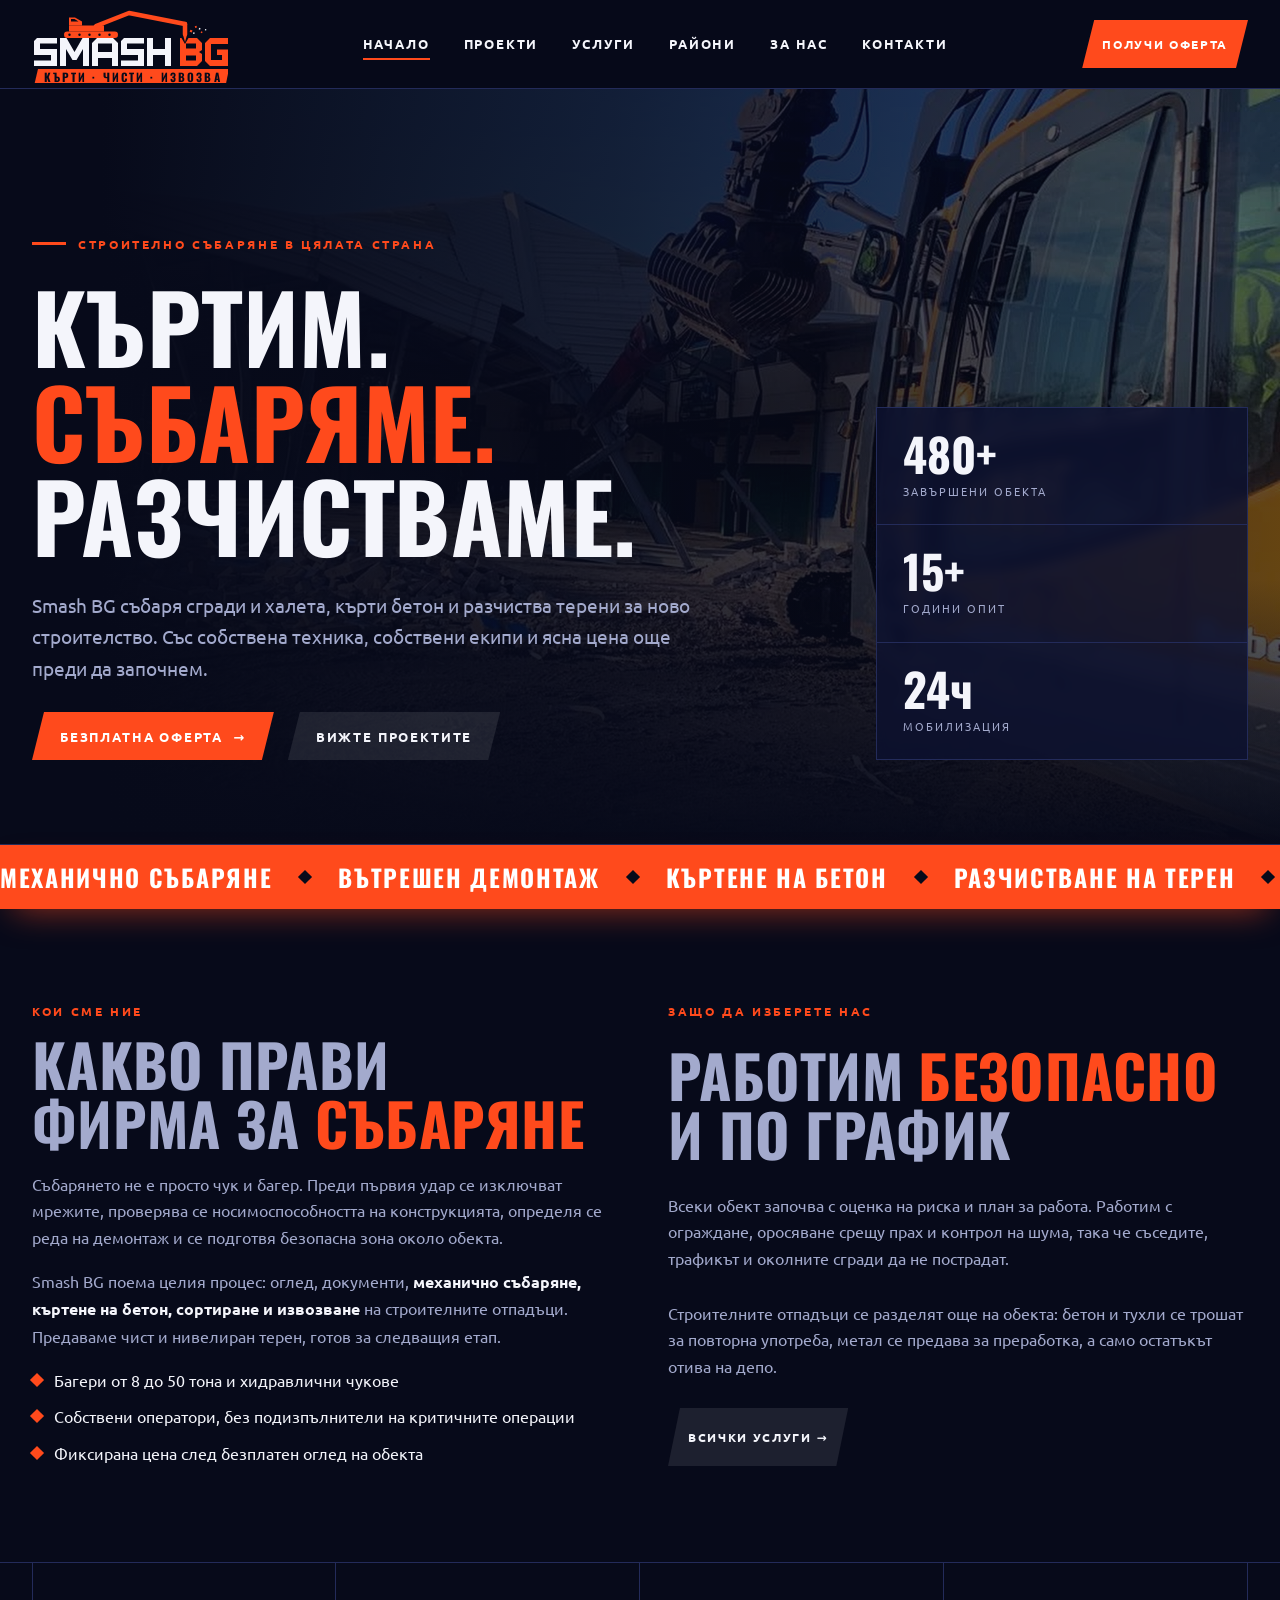
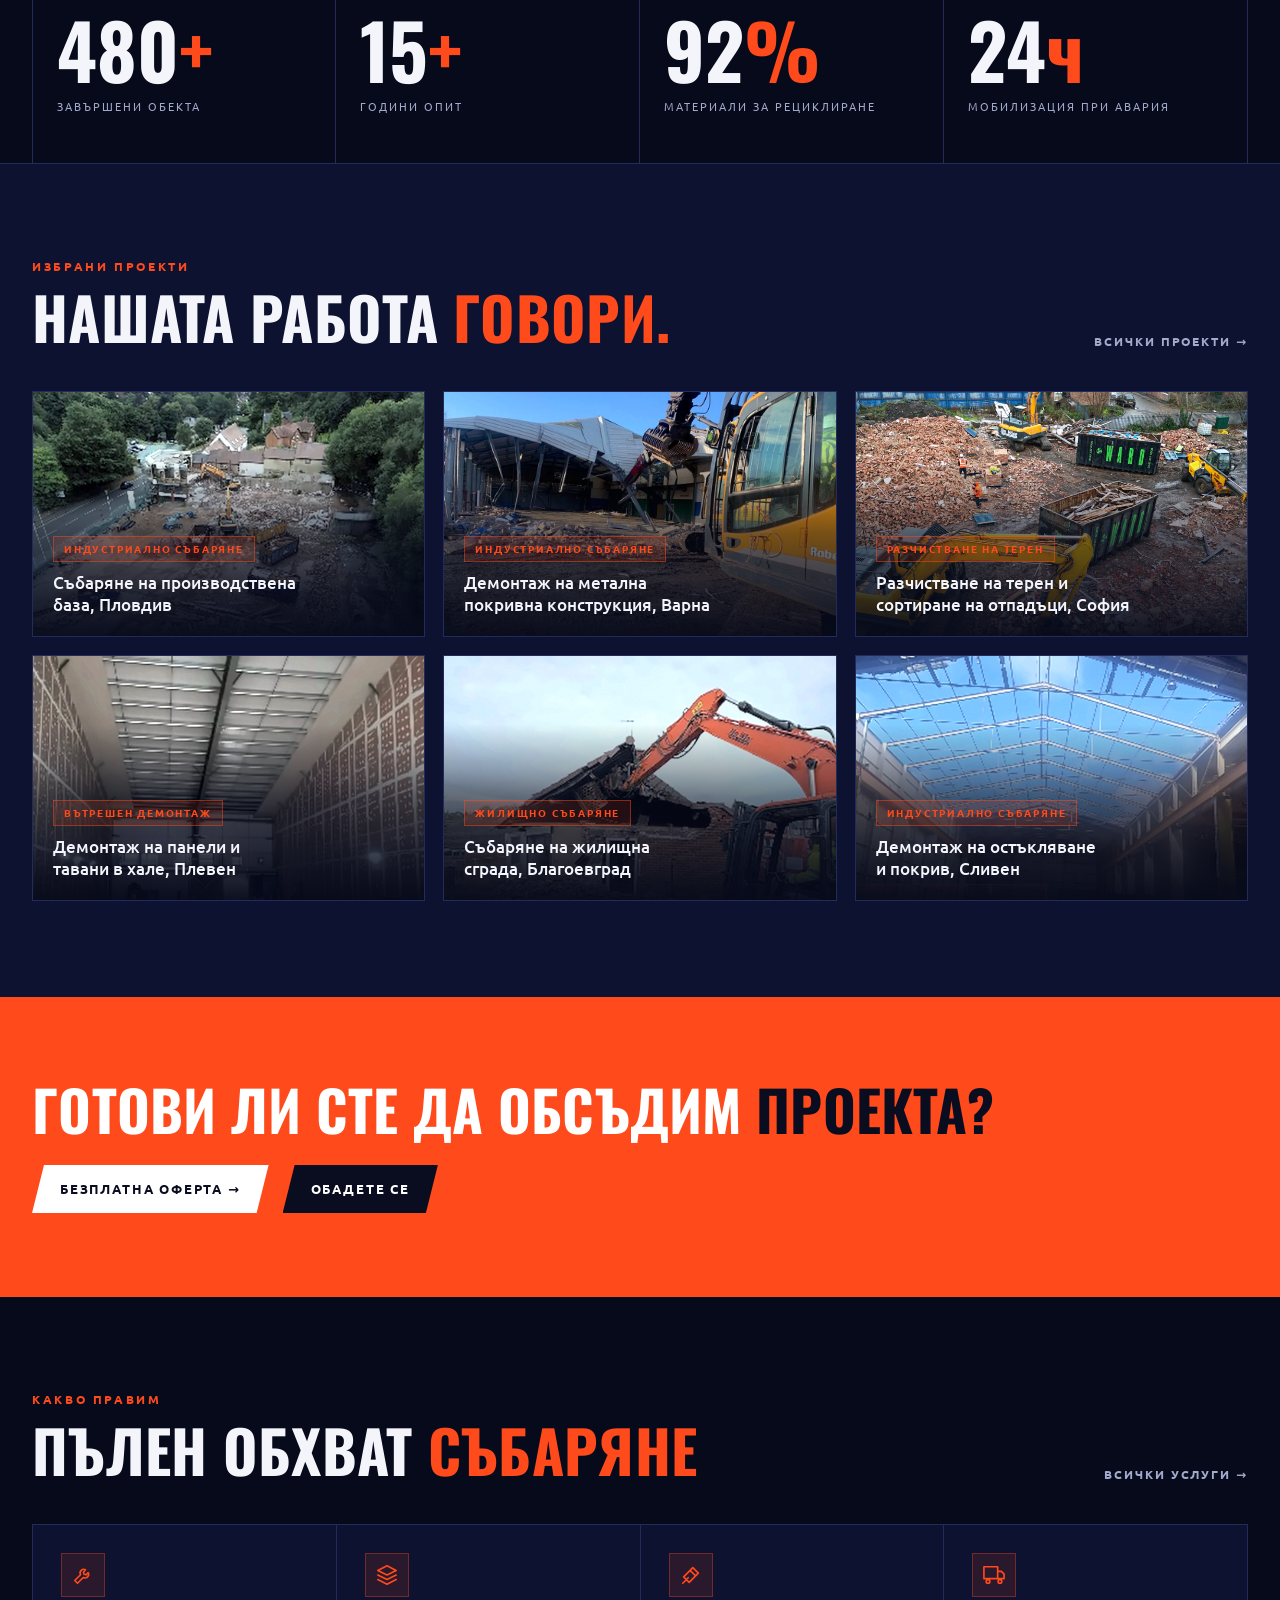
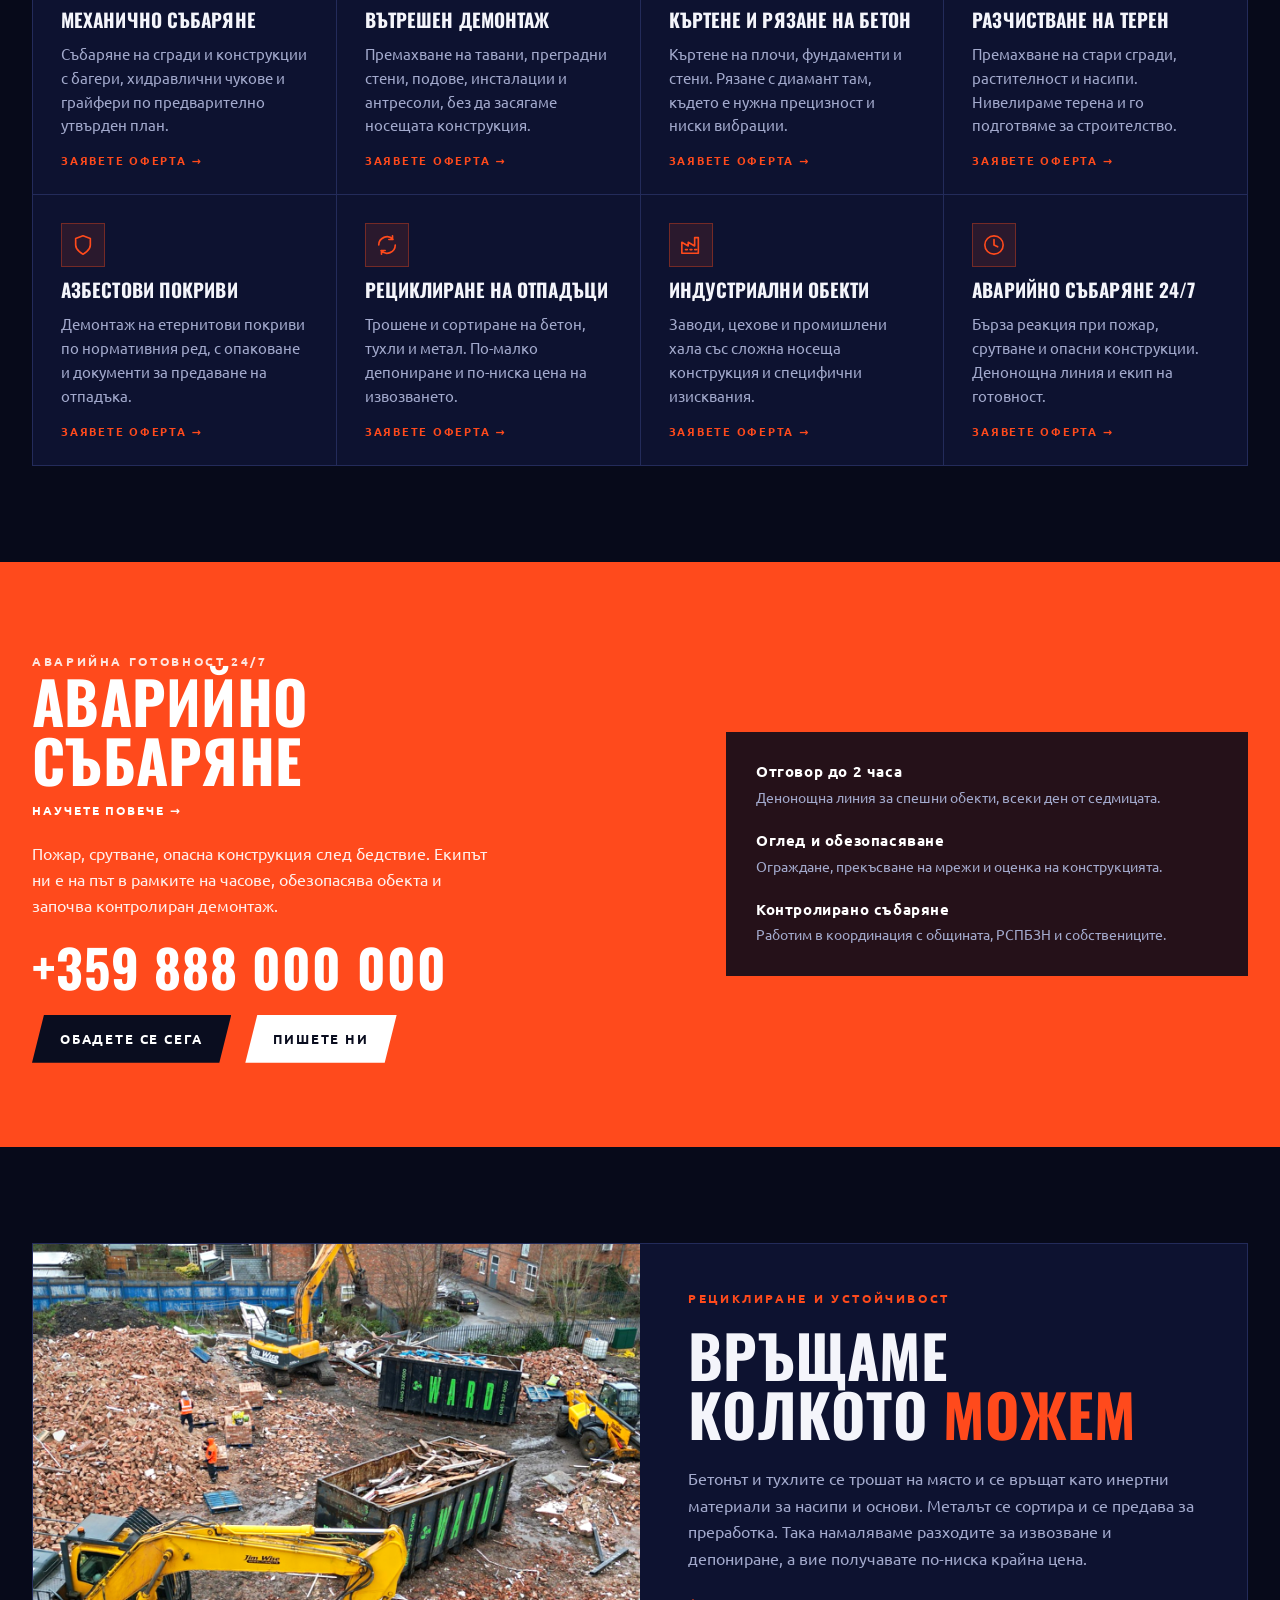
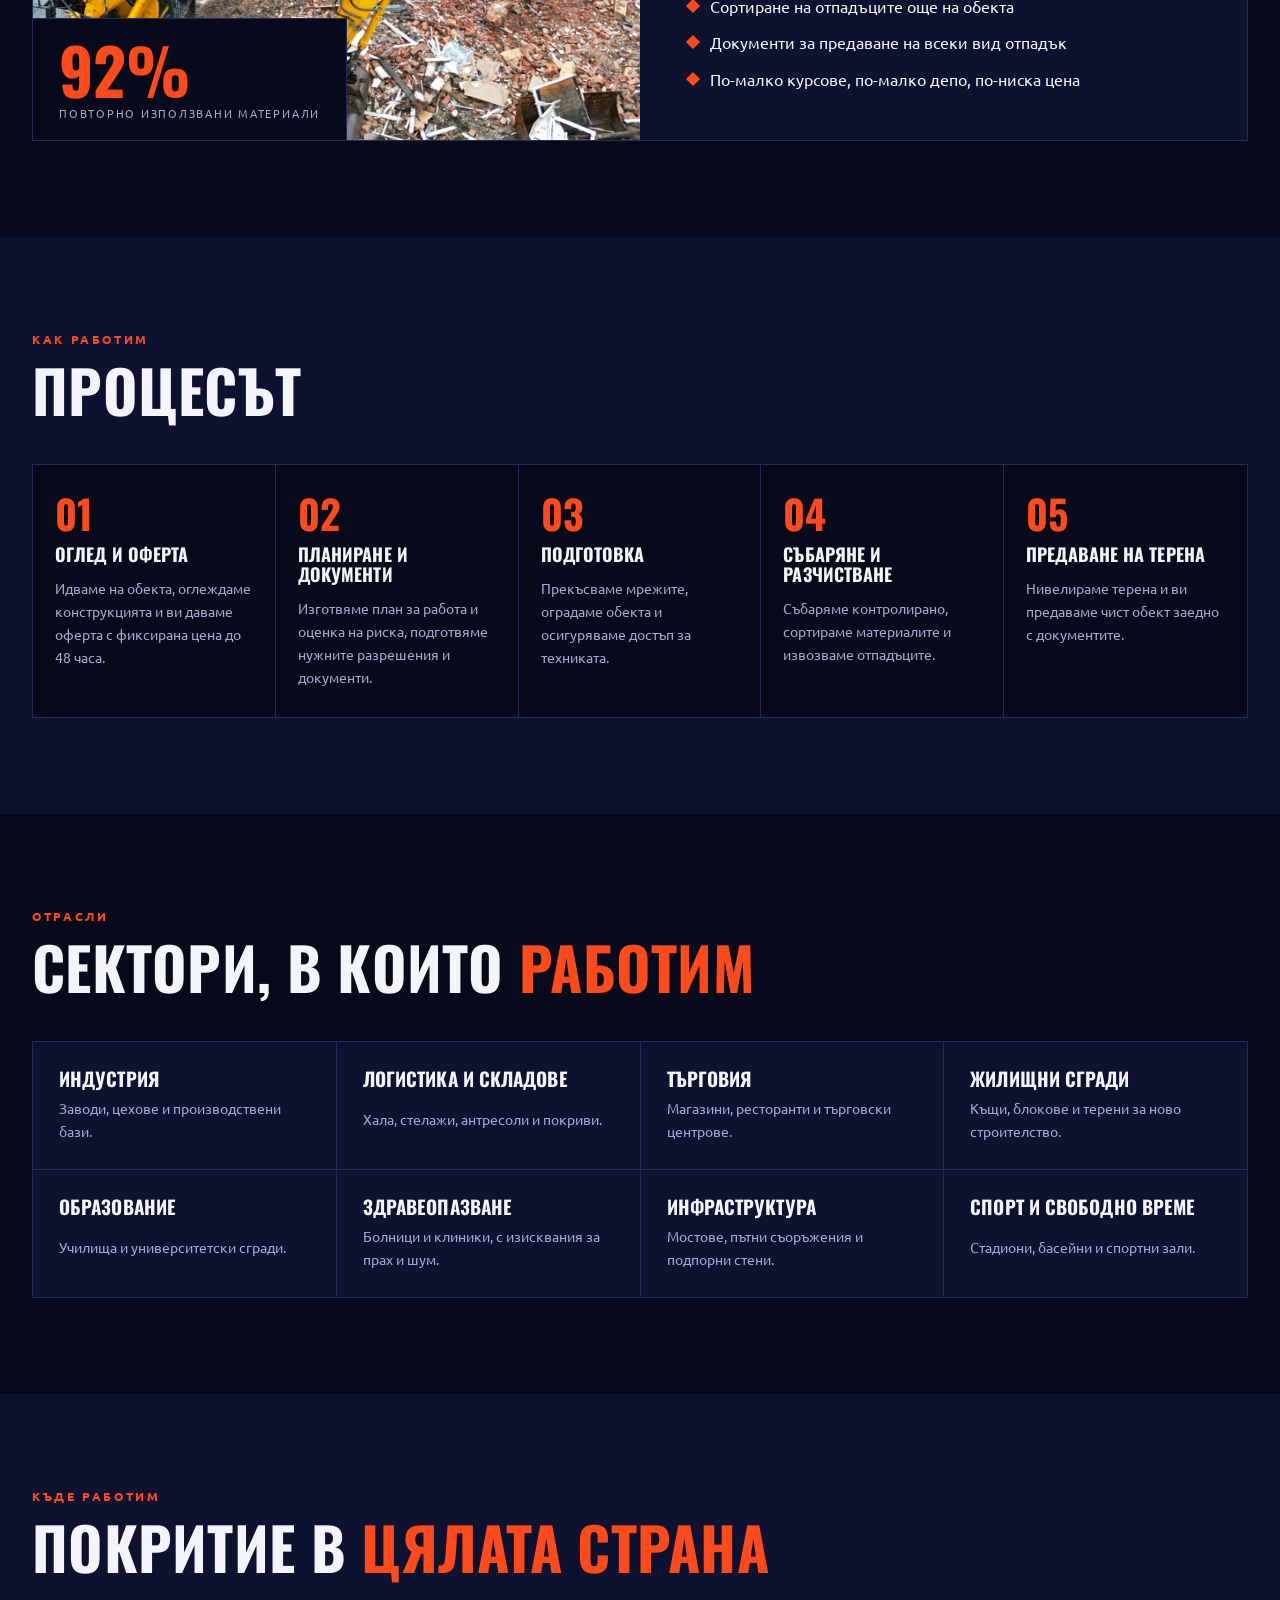
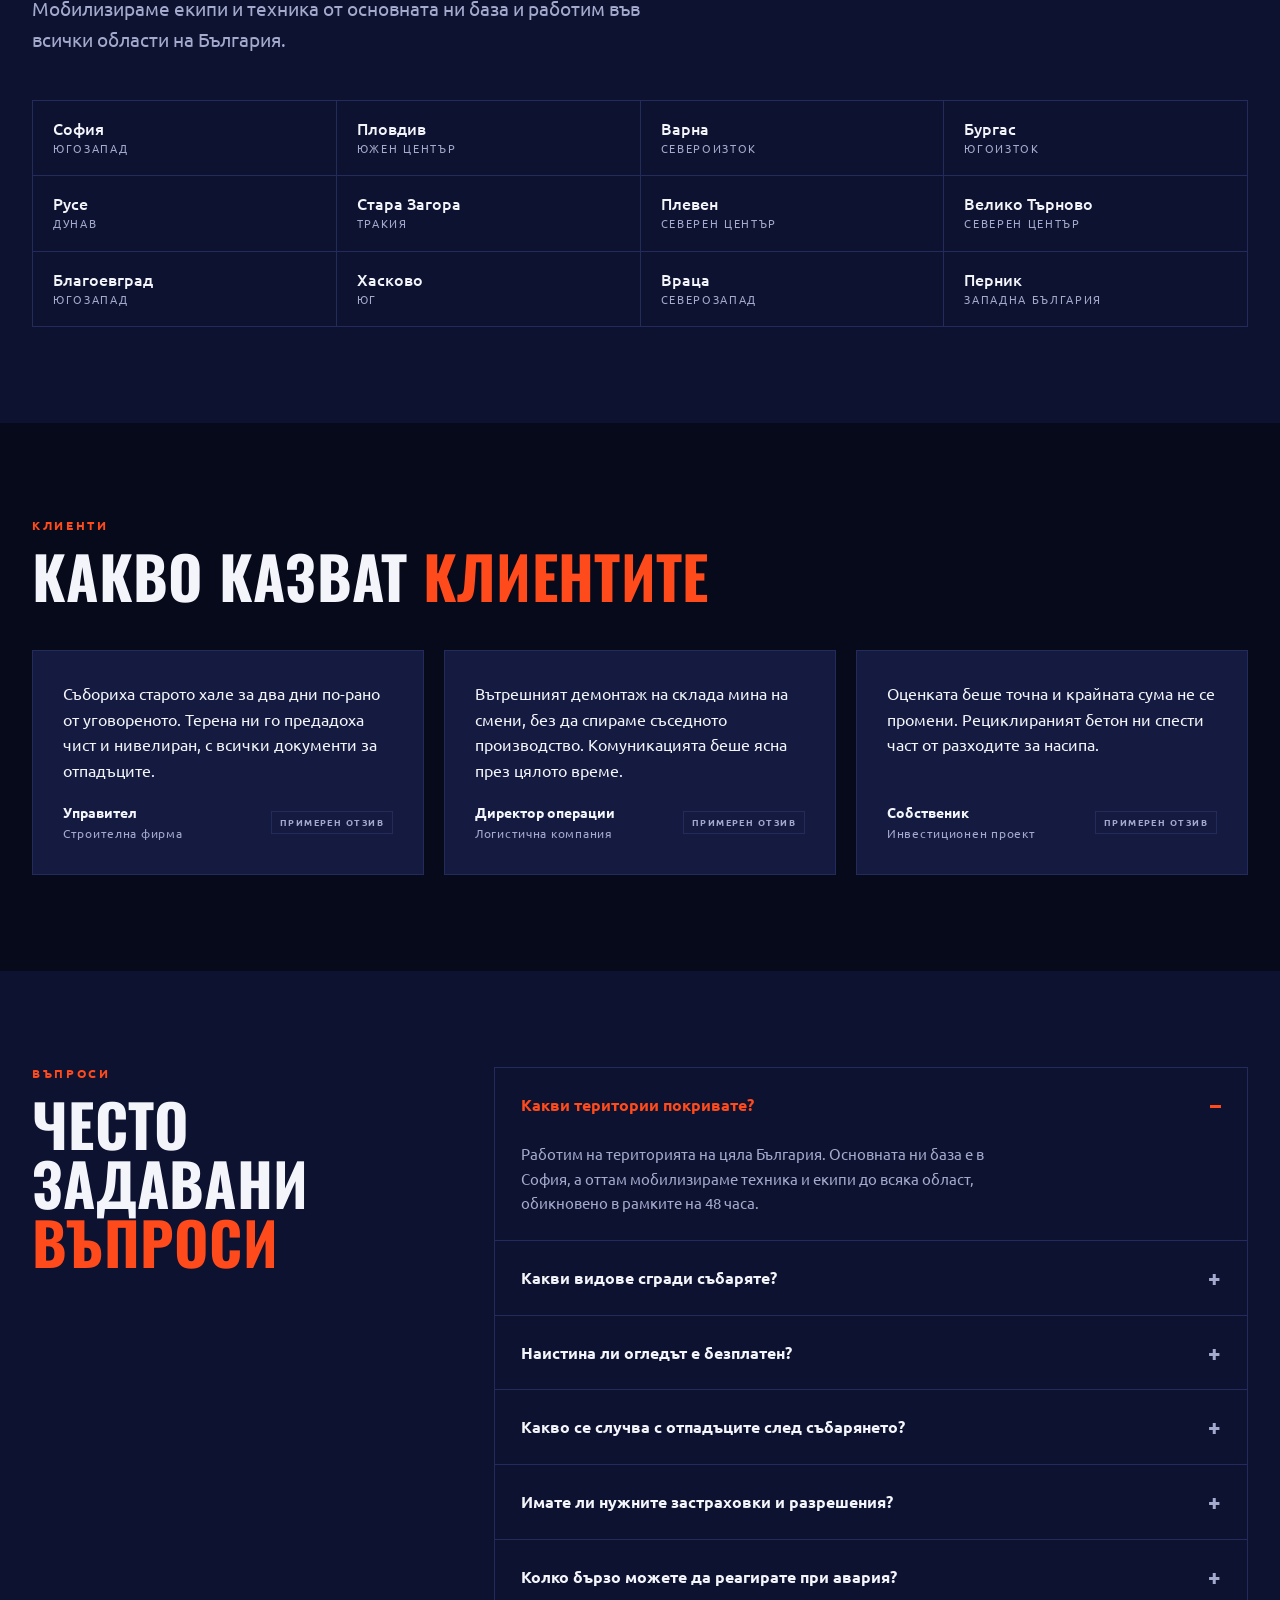
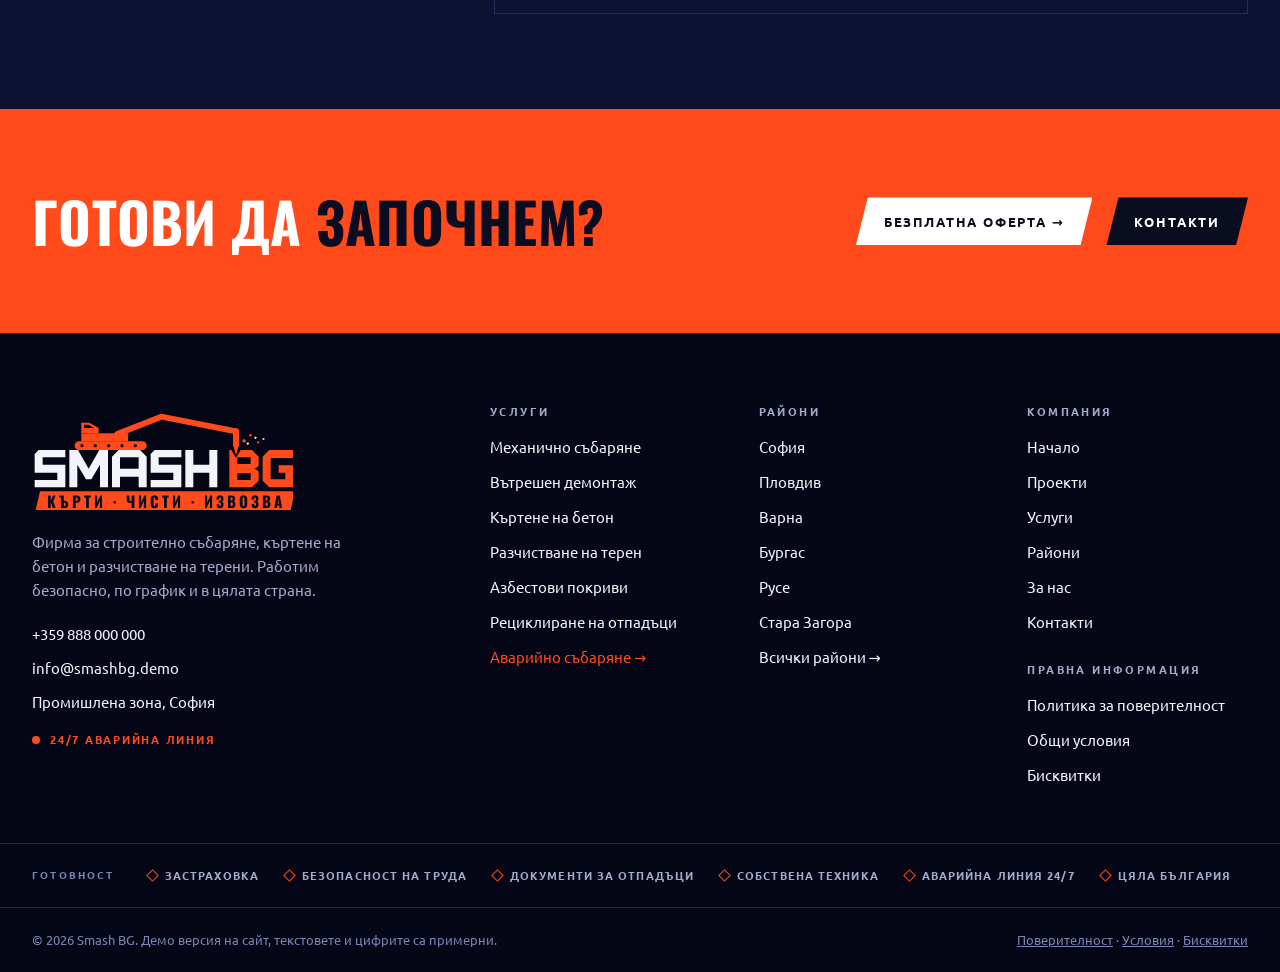
==== index.html @ 080e8591 "Add files via upload" ====
<!doctype html>
<html lang="bg">
<head>
<meta charset="utf-8">
<meta name="viewport" content="width=device-width, initial-scale=1, viewport-fit=cover">
<title>Smash BG – Кърти, чисти, извозва | Строително събаряне в цяла България</title>
<meta name="description" content="Smash BG – строително събаряне, къртене на бетон, разчистване на терени и аварийно събаряне 24/7 в цяла България. Безплатен оглед и фиксирана цена.">
<meta name="theme-color" content="#070a1a">
<link rel="icon" href="assets/favicon.svg" type="image/svg+xml">
<link rel="preconnect" href="https://fonts.googleapis.com">
<link rel="preconnect" href="https://fonts.gstatic.com" crossorigin>
<link rel="stylesheet" href="https://fonts.googleapis.com/css2?family=Oswald:wght@500;700&family=Ubuntu:wght@400;500;700&display=swap">
<link rel="stylesheet" href="css/style.css">

</head>
<body>
<svg width="0" height="0" style="position:absolute" aria-hidden="true" focusable="false">
  <defs>
    <symbol id="logo" viewBox="-2 -10 392 156">
<g fill="#ff4a1c">
  <rect x="60" y="33" width="108" height="13" rx="6.5"/>
  <path d="M70 21V5h12l14 8v8z"/>
  <rect x="70" y="21" width="70" height="12"/>
</g>
<g fill="#070a1a">
  <path d="M74 8h7l8 5H74z"/>
  <circle cx="71" cy="39.5" r="2.4"/><circle cx="91" cy="39.5" r="2.4"/><circle cx="111" cy="39.5" r="2.4"/><circle cx="131" cy="39.5" r="2.4"/><circle cx="151" cy="39.5" r="2.4"/>
</g>
<g fill="none" stroke="#ff4a1c" stroke-width="9" stroke-linecap="round" stroke-linejoin="round">
  <path d="M124 22 L190 -4 L302 18"/>
  <path d="M302 18 V38"/>
</g>
<path fill="#ff4a1c" d="M297.5 38h9L302 54z"/>
<g fill="#ff4a1c"><rect x="312" y="30" width="4.5" height="4.5" transform="rotate(20 314 32)"/><rect x="322" y="22" width="3.5" height="3.5" transform="rotate(-15 324 24)"/><rect x="334" y="33" width="3" height="3" transform="rotate(30 335 34)"/></g>
<g fill="#f4f5fb"><rect x="318" y="35" width="3" height="3" transform="rotate(-20 319 36)"/><rect x="330" y="26" width="3" height="3" transform="rotate(25 331 27)"/><rect x="342" y="28" width="2.6" height="2.6" transform="rotate(12 343 29)"/></g>
<path fill="#f4f5fb" fill-rule="evenodd" d="M6 46 L46 46 L46 57 L12 57 L12 68 L46 68 L46 102 L0 102 L0 91 L34 91 L34 80 L0 80 L0 52Z"/>
<path fill="#f4f5fb" fill-rule="evenodd" d="M52 102 L52 46 L65 46 L81 74 L97 46 L110 46 L110 102 L98 102 L98 68 L85 90 L77 90 L64 68 L64 102Z"/>
<path fill="#f4f5fb" fill-rule="evenodd" d="M116 102 L116 56 L126 46 L158 46 L168 56 L168 102 L156 102 L156 86 L128 86 L128 102Z M128 57 L156 57 L156 74 L128 74Z"/>
<path fill="#f4f5fb" fill-rule="evenodd" d="M180 46 L220 46 L220 57 L186 57 L186 68 L220 68 L220 102 L174 102 L174 91 L208 91 L208 80 L174 80 L174 52Z"/>
<path fill="#f4f5fb" fill-rule="evenodd" d="M226 46 L238 46 L238 68 L262 68 L262 46 L274 46 L274 102 L262 102 L262 80 L238 80 L238 102 L226 102Z"/>
<path fill="#ff4a1c" fill-rule="evenodd" d="M292 46 L295 46 L302 58 L309 46 L326 46 L336 56 L336 70 L330 74 L336 78 L336 92 L326 102 L292 102Z M304 57 L324 57 L324 67 L304 67Z M304 81 L324 81 L324 91 L304 91Z"/>
<path fill="#ff4a1c" fill-rule="evenodd" d="M352 46 L388 46 L388 58 L354 58 L354 90 L376 90 L376 80 L366 80 L366 69 L388 69 L388 102 L352 102 L342 92 L342 56Z"/>
<path fill="#ff4a1c" d="M8 108H390 L383 142H0Z"/>
<text x="195" y="133.5" text-anchor="middle" font-family="Oswald, Impact, 'Arial Narrow', sans-serif" font-weight="700" font-size="23" fill="#070a1a" textLength="352" lengthAdjust="spacing">КЪРТИ  ·  ЧИСТИ  ·  ИЗВОЗВА</text></symbol>
  </defs>
</svg>

<header class="site-h">
  <div class="wrap">
    <a class="brand" href="#home" aria-label="Smash BG – начало">
      <svg class="logo" viewBox="-2 -10 392 156" role="img" aria-label="Smash BG – кърти, чисти, извозва"><use href="#logo"/></svg>
    </a>
    <nav class="nav" id="nav" aria-label="Основна навигация">
      <a href="#home" data-route="home">Начало</a>
      <a href="#projects" data-route="projects">Проекти</a>
      <a href="#services" data-route="services">Услуги</a>
      <a href="#areas" data-route="areas">Райони</a>
      <a href="#about" data-route="about">За нас</a>
      <a href="#contact" data-route="contact">Контакти</a>
      <a class="btn sm nav-cta" href="#contact">Получи оферта</a>
    </nav>
    <div class="h-right">
      <a class="btn sm h-cta" href="#contact">Получи оферта</a>
      <button class="burger" id="burger" aria-label="Меню" aria-expanded="false" aria-controls="nav">
        <svg viewBox="0 0 24 24" fill="none" stroke="currentColor" stroke-width="2" stroke-linecap="round"><path d="M3 6h18M3 12h18M3 18h18"/></svg>
      </button>
    </div>
  </div>
</header>

<main>
<!-- ============ НАЧАЛО ============ -->
<section class="page" id="p-home" hidden>
  <div class="hero">
    <div class="hero-bg"><img data-img="grapple" alt="Багер с хидравличен грайфер къса метална покривна конструкция"></div>
    <div class="wrap">
      <div class="hero-copy">
        <span class="eyebrow">Строително събаряне в цялата страна</span>
        <h1>Къртим.<br><em>Събаряме.</em><br>Разчистваме.</h1>
        <p class="lead">Smash BG събаря сгради и халета, кърти бетон и разчиства терени за ново строителство. Със собствена техника, собствени екипи и ясна цена още преди да започнем.</p>
        <div class="btn-row">
          <a class="btn" href="#contact">Безплатна оферта <span aria-hidden="true">→</span></a>
          <a class="btn ghost" href="#projects">Вижте проектите</a>
        </div>
      </div>
      <aside class="hero-panel" aria-label="Накратко">
        <div><b>480+</b><span>Завършени обекта</span></div>
        <div><b>15+</b><span>Години опит</span></div>
        <div><b>24ч</b><span>Мобилизация</span></div>
      </aside>
    </div>
  </div>
  <div class="ticker" aria-hidden="true"><div class="track" id="ticker"></div></div>

  <section class="sec">
    <div class="wrap g2">
      <div class="prose">
        <span class="eyebrow">Кои сме ние</span>
        <h2>Какво прави фирма за <em>събаряне</em></h2>
        <p>Събарянето не е просто чук и багер. Преди първия удар се изключват мрежите, проверява се носимоспособността на конструкцията, определя се реда на демонтаж и се подготвя безопасна зона около обекта.</p>
        <p>Smash BG поема целия процес: оглед, документи, <strong>механично събаряне, къртене на бетон, сортиране и извозване</strong> на строителните отпадъци. Предаваме чист и нивелиран терен, готов за следващия етап.</p>
        <ul class="ticks">
          <li>Багери от 8 до 50 тона и хидравлични чукове</li>
          <li>Собствени оператори, без подизпълнители на критичните операции</li>
          <li>Фиксирана цена след безплатен оглед на обекта</li>
        </ul>
      </div>
      <div class="prose">
        <span class="eyebrow">Защо да изберете нас</span>
        <h2>Работим <em>безопасно</em> и по график</h2>
        <p>Всеки обект започва с оценка на риска и план за работа. Работим с ограждане, оросяване срещу прах и контрол на шума, така че съседите, трафикът и околните сгради да не пострадат.</p>
        <p>Строителните отпадъци се разделят още на обекта: бетон и тухли се трошат за повторна употреба, метал се предава за преработка, а само остатъкът отива на депо.</p>
        <div class="btn-row"><a class="btn ghost sm" href="#services">Всички услуги →</a></div>
      </div>
    </div>
  </section>

  <section class="stats" aria-label="Цифри">
    <div class="wrap">
      <div class="stat"><b>480<i>+</i></b><span>Завършени обекта</span></div>
      <div class="stat"><b>15<i>+</i></b><span>Години опит</span></div>
      <div class="stat"><b>92<i>%</i></b><span>Материали за рециклиране</span></div>
      <div class="stat"><b>24<i>ч</i></b><span>Мобилизация при авария</span></div>
    </div>
  </section>

  <section class="sec alt">
    <div class="wrap">
      <div class="sec-head">
        <div class="stack"><span class="eyebrow">Избрани проекти</span><h2>Нашата работа <em>говори.</em></h2></div>
        <a class="link-arrow" href="#projects">Всички проекти →</a>
      </div>
      <div class="proj-grid" id="home-proj"></div>
    </div>
  </section>

  <div class="cta">
    <div class="wrap">
      <h2>Готови ли сте да обсъдим <em>проекта?</em></h2>
      <div class="btn-row"><a class="btn light" href="#contact">Безплатна оферта →</a><a class="btn dark" href="#contact">Обадете се</a></div>
    </div>
  </div>

  <section class="sec">
    <div class="wrap">
      <div class="sec-head">
        <div class="stack"><span class="eyebrow">Какво правим</span><h2>Пълен обхват <em>събаряне</em></h2></div>
        <a class="link-arrow" href="#services">Всички услуги →</a>
      </div>
      <div class="g4" id="home-svc"></div>
    </div>
  </section>

  <section class="emerg">
    <div class="wrap">
      <div>
        <span class="eyebrow">Аварийна готовност 24/7</span>
        <h2>Аварийно<br>събаряне</h2><a class="link-arrow" href="#emergency" style="color:#fff;display:inline-block;margin-top:14px">Научете повече →</a>
        <p style="margin:18px 0 22px;max-width:52ch;opacity:.92">Пожар, срутване, опасна конструкция след бедствие. Екипът ни е на път в рамките на часове, обезопасява обекта и започва контролиран демонтаж.</p>
        <span class="phone">+359 888 000 000</span>
        <div class="btn-row" style="margin-top:22px"><a class="btn dark" href="tel:+359888000000">Обадете се сега</a><a class="btn light" href="#contact">Пишете ни</a></div>
      </div>
      <div class="box">
        <div><b>Отговор до 2 часа</b><span>Денонощна линия за спешни обекти, всеки ден от седмицата.</span></div>
        <div><b>Оглед и обезопасяване</b><span>Ограждане, прекъсване на мрежи и оценка на конструкцията.</span></div>
        <div><b>Контролирано събаряне</b><span>Работим в координация с общината, РСПБЗН и собствениците.</span></div>
      </div>
    </div>
  </section>

  <section class="sec">
    <div class="wrap">
      <div class="recycle">
        <div class="ph"><img data-img="rubble" alt="Натрошени тухли и бетон, сортирани в контейнери на обект"><div class="big"><b>92%</b><span>Повторно използвани материали</span></div></div>
        <div class="tx">
          <span class="eyebrow">Рециклиране и устойчивост</span>
          <h2>Връщаме колкото <em>можем</em></h2>
          <p class="muted">Бетонът и тухлите се трошат на място и се връщат като инертни материали за насипи и основи. Металът се сортира и се предава за преработка. Така намаляваме разходите за извозване и депониране, а вие получавате по-ниска крайна цена.</p>
          <ul class="ticks"><li>Сортиране на отпадъците още на обекта</li><li>Документи за предаване на всеки вид отпадък</li><li>По-малко курсове, по-малко депо, по-ниска цена</li></ul>
        </div>
      </div>
    </div>
  </section>

  <section class="sec alt">
    <div class="wrap">
      <div class="sec-head"><div class="stack"><span class="eyebrow">Как работим</span><h2>Процесът</h2></div></div>
      <div class="steps" id="steps"></div>
    </div>
  </section>

  <section class="sec">
    <div class="wrap">
      <div class="sec-head"><div class="stack"><span class="eyebrow">Отрасли</span><h2>Сектори, в които <em>работим</em></h2></div></div>
      <div class="g4" id="sectors"></div>
    </div>
  </section>

  <section class="sec alt">
    <div class="wrap">
      <div class="sec-head">
        <div class="stack"><span class="eyebrow">Къде работим</span><h2>Покритие в <em>цялата страна</em></h2><p class="lead">Мобилизираме екипи и техника от основната ни база и работим във всички области на България.</p></div>
      </div>
      <div class="cover-grid" id="cover"></div>
    </div>
  </section>

  <section class="sec">
    <div class="wrap">
      <div class="sec-head"><div class="stack"><span class="eyebrow">Клиенти</span><h2>Какво казват <em>клиентите</em></h2></div></div>
      <div class="g3" id="quotes"></div>
    </div>
  </section>

  <section class="sec alt">
    <div class="wrap faq-wrap">
      <div class="stack" style="display:grid;gap:16px;align-content:start"><span class="eyebrow">Въпроси</span><h2>Често задавани <em>въпроси</em></h2></div>
      <div class="faq" id="faq-home"></div>
    </div>
  </section>

  <div class="cta">
    <div class="wrap">
      <h2>Готови да <em>започнем?</em></h2>
      <div class="btn-row"><a class="btn light" href="#contact">Безплатна оферта →</a><a class="btn dark" href="#contact">Контакти</a></div>
    </div>
  </div>
</section>

<!-- ============ ПРОЕКТИ ============ -->
<section class="page" id="p-projects" hidden>
  <div class="p-hero" data-ghost="Проекти">
    <div class="wrap">
      <div class="copy">
        <span class="eyebrow">Портфолио</span>
        <h1>Избрани<br><em>проекти.</em></h1>
        <p class="lead">Подбор от нашата работа в индустриално и жилищно събаряне, вътрешен демонтаж и разчистване на терени. С наша техника, наши екипи, из цяла България.</p>
        <div class="btn-row"><a class="btn" href="#contact">Започнете проект →</a></div>
      </div>
      <aside class="hero-panel" aria-label="Накратко" style="background:var(--ink-2)">
        <div><b>480+</b><span>Завършени проекта</span></div>
        <div><b>15+</b><span>Години опит</span></div>
        <div><b>БГ</b><span>Цялата страна</span></div>
      </aside>
    </div>
  </div>
  <section class="sec">
    <div class="wrap">
      <div class="filters" id="filters" role="group" aria-label="Филтър по вид работа"></div>
      <div class="proj-grid" id="all-proj"></div>
    </div>
  </section>
  <section class="sec alt">
    <div class="wrap">
      <div class="sec-head"><div class="stack"><span class="eyebrow">Райони</span><h2>Работим в <em>цяла България.</em></h2></div></div>
      <div class="cover-grid" id="cover2"></div>
    </div>
  </section>
  <div class="cta">
    <div class="wrap">
      <h2>Започнете <em>следващия</em> проект.</h2>
      <div class="btn-row"><a class="btn light" href="#contact">Безплатна оферта →</a><a class="btn dark" href="#contact">Обадете се</a></div>
    </div>
  </div>
</section>

<!-- ============ УСЛУГИ ============ -->
<section class="page" id="p-services" hidden>
  <div class="p-hero" data-ghost="Услуги">
    <div class="wrap">
      <div class="copy">
        <span class="eyebrow">Какво правим</span>
        <h1>Пълен обхват<br><em>събаряне.</em></h1>
        <p class="lead">От механично събаряне и вътрешен демонтаж до къртене на бетон и разчистване на терена. Smash BG предлага целия обхват със собствена техника и собствен екип.</p>
        <div class="btn-row"><a class="btn" href="#contact">Безплатна оферта →</a><a class="btn ghost" href="#projects">Проекти</a></div>
      </div>
      <aside class="hero-panel" aria-label="Накратко" style="background:var(--ink-2)">
        <div><b>480+</b><span>Завършени обекта</span></div>
        <div><b>15+</b><span>Години опит</span></div>
        <div><b>24ч</b><span>Мобилизация</span></div>
      </aside>
    </div>
  </div>
  <section class="sec">
    <div class="wrap">
      <div class="sec-head"><div class="stack"><span class="eyebrow">Основни услуги</span><h2>Пълен обхват <em>събаряне.</em></h2></div></div>
      <div class="trio">
        <a class="feat" href="#contact" style="text-decoration:none"><img data-img="edinburgh" alt="Празно производствено хале след вътрешен демонтаж"><div class="cap"><span class="chip-tag">Вътрешен демонтаж</span><h3>Хала и складове</h3></div></a>
        <a class="feat" href="#contact" style="text-decoration:none"><img data-img="telford" alt="Багер събаря къща"><div class="cap"><span class="chip-tag">Механично събаряне</span><h3>Сгради и къщи</h3></div></a>
        <a class="feat" href="#contact" style="text-decoration:none"><img data-img="frame" alt="Багер със сепаратор къса бетонна конструкция на фона на синьо небе"><div class="cap"><span class="chip-tag">24/7 аварийно</span><h3>Аварийно събаряне</h3></div></a>
      </div>
      <div class="g4" id="svc-all"></div>
    </div>
  </section>

  <section class="sec alt">
    <div class="wrap g2" style="align-items:center">
      <div class="prose">
        <span class="eyebrow">Азбестови покриви</span>
        <h2>Демонтаж на <em>етернит</em></h2>
        <p>Много стари хала и селскостопански сгради имат азбестоцименти покриви. Демонтират се по специален ред: без чупене, с овлажняване и с опаковане на плочите, за да не се отделят влакна във въздуха.</p>
        <p>Работим по нормативните изисквания и с оторизирани партньори за обезвреждане, а вие получавате документите за предаване на отпадъка.</p>
        <div class="btn-row"><a class="btn" href="#asbestos">Повече за азбеста →</a></div>
      </div>
      <div class="asb-list" id="asb"></div>
    </div>
  </section>

  <section class="stats">
    <div class="wrap">
      <div class="stat"><b>480<i>+</i></b><span>Завършени обекта</span></div>
      <div class="stat"><b>92<i>%</i></b><span>Материали за рециклиране</span></div>
      <div class="stat"><b>15<i>+</i></b><span>Години в бранша</span></div>
      <div class="stat"><b>50<i>т</i></b><span>Най-тежък багер</span></div>
    </div>
  </section>

  <div class="cta">
    <div class="wrap">
      <h2>Нека обсъдим <em>вашия проект?</em></h2>
      <div class="btn-row"><a class="btn light" href="#contact">Безплатна оферта →</a><a class="btn dark" href="#contact">Обадете се</a></div>
    </div>
  </div>

  <section class="sec">
    <div class="wrap faq-wrap">
      <div style="display:grid;gap:16px;align-content:start"><span class="eyebrow">Въпроси</span><h2>Вашите въпроси, <em>наши отговори.</em></h2></div>
      <div class="faq" id="faq-svc"></div>
    </div>
  </section>
</section>

<!-- ============ КОНТАКТИ ============ -->
<section class="page" id="p-contact" hidden>
  <div class="p-hero" data-ghost="Контакти">
    <div class="wrap">
      <div class="copy">
        <span class="eyebrow">Свържете се с нас</span>
        <h1>Да поговорим<br>за <em>събаряне.</em></h1>
        <p class="lead">Имате проект, спешен обект или искате безплатен оглед? Екипът ни е готов. Отговаряме на всички запитвания до 4 часа в работно време.</p>
        <div class="badges"><span>Безплатен оглед</span><span>Отговор до 4 часа</span><span>24/7 авария</span><span>Цяла България</span></div>
      </div>
      <div class="c-cards">
        <div class="c-card"><div class="ico"><svg viewBox="0 0 24 24"><path d="M22 16.9v3a2 2 0 0 1-2.2 2 19.8 19.8 0 0 1-8.6-3.1 19.5 19.5 0 0 1-6-6A19.8 19.8 0 0 1 2.1 4.2 2 2 0 0 1 4.1 2h3a2 2 0 0 1 2 1.7c.1 1 .4 1.9.7 2.8a2 2 0 0 1-.5 2.1L8.1 9.9a16 16 0 0 0 6 6l1.3-1.3a2 2 0 0 1 2.1-.4c.9.3 1.8.6 2.8.7a2 2 0 0 1 1.7 2z"/></svg></div><div><small>Обадете се</small><b><a href="tel:+359888000000">+359 888 000 000</a></b><span>Пон–Пет 7:00–18:00 · аварийна линия 24/7</span></div></div>
        <div class="c-card"><div class="ico"><svg viewBox="0 0 24 24"><path d="M4 4h16a2 2 0 0 1 2 2v12a2 2 0 0 1-2 2H4a2 2 0 0 1-2-2V6a2 2 0 0 1 2-2zM22 6l-10 7L2 6"/></svg></div><div><small>Имейл</small><b><a href="mailto:info@smashbg.demo">info@smashbg.demo</a></b><span>Отговаряме до 4 часа</span></div></div>
        <div class="c-card"><div class="ico"><svg viewBox="0 0 24 24"><path d="M21 10c0 7-9 13-9 13S3 17 3 10a9 9 0 0 1 18 0z"/><circle cx="12" cy="10" r="3"/></svg></div><div><small>Офис и база</small><b>Промишлена зона, София</b><span>Работим на територията на цялата страна</span></div></div>
      </div>
    </div>
  </div>
  <div class="info-strip">
    <div><small>Покритие</small><b>Цяла България</b></div>
    <div><small>Контакт</small><b>+359 888 000 000</b><span class="muted">info@smashbg.demo</span></div>
    <div><small>Работно време</small><div class="hrs"><span>Пон–Пет</span><span>8:00 – 17:00</span><span>Събота</span><span>9:00 – 13:00</span><span>Авария</span><span style="color:var(--accent)">24 / 7</span></div></div>
    <div><small>Готовност</small><b>Застраховка, безопасност на труда, документи за отпадъци</b></div>
  </div>

  <section class="sec">
    <div class="wrap form-wrap">
      <div style="display:grid;gap:14px"><span class="eyebrow">Безплатна оферта</span><h2>Заявете <em>оглед</em></h2><p class="muted">Без ангажимент. Оферта с фиксирана цена до 48 часа след огледа.</p></div>
      <form id="quote" novalidate>
        <div class="row2">
          <label for="f-name">Име и фамилия <i>*</i><input id="f-name" name="name" required autocomplete="name" placeholder="напр. Иван Петров"></label>
          <label for="f-co">Фирма<input id="f-co" name="company" autocomplete="organization" placeholder="напр. Строй Инвест ЕООД"></label>
        </div>
        <div class="row2">
          <label for="f-mail">Имейл <i>*</i><input id="f-mail" name="email" type="email" required autocomplete="email" placeholder="you@firma.bg"></label>
          <label for="f-tel">Телефон <i>*</i><input id="f-tel" name="phone" type="tel" required autocomplete="tel" placeholder="напр. 0888 000 000"></label>
        </div>
        <label for="f-addr">Адрес на обекта / населено място <i>*</i><input id="f-addr" name="address" required placeholder="Град, улица или местност"></label>
        <label for="f-type">Вид работа
          <select id="f-type" name="type">
            <option value="">Изберете услуга…</option>
            <option>Механично събаряне на сграда</option>
            <option>Вътрешен демонтаж</option>
            <option>Къртене и рязане на бетон</option>
            <option>Разчистване на терен</option>
            <option>Демонтаж на азбестов покрив</option>
            <option>Аварийно събаряне</option>
            <option>Друго</option>
          </select>
        </label>
        <label for="f-det">Подробности за проекта<textarea id="f-det" name="details" placeholder="Вид и размер на сградата, известни рискове, достъп до обекта, желана начална дата…"></textarea></label>
        <div class="form-foot"><button class="btn" type="submit">Заявете безплатен оглед <span aria-hidden="true">→</span></button><small>Без ангажимент. С изпращането приемате <a href="#privacy" style="text-decoration:underline">Политиката за поверителност</a>.</small></div>
        <div class="ok" id="ok" role="status"><b>Това е демо форма.</b>Запитването не е изпратено никъде. В реалния сайт данните ще стигат директно до екипа на Smash BG.</div>
      </form>
    </div>
  </section>

  <section class="sec alt">
    <div class="wrap">
      <div class="sec-head"><div class="stack"><span class="eyebrow">Покритие</span><h2>Идваме при <em>вас.</em></h2><p class="lead">Мобилизираме техника и екип до всяка точка на страната. Най-често работим в тези градове.</p></div></div>
      <div class="cover-grid" id="cover3"></div>
    </div>
  </section>

  <section class="sec">
    <div class="wrap faq-wrap">
      <div style="display:grid;gap:16px;align-content:start"><span class="eyebrow">Въпроси</span><h2>Често <em>задавани.</em></h2></div>
      <div class="faq" id="faq-contact"></div>
    </div>
  </section>

  <div class="cta">
    <div class="wrap">
      <h2>Готови да <em>започнем проекта?</em></h2>
      <div class="btn-row"><a class="btn dark" href="tel:+359888000000">Обадете се: +359 888 000 000</a></div>
    </div>
  </div>
</section>

<!-- ============ РАЙОНИ ============ -->
<section class="page" id="p-areas" hidden>
<div class="p-hero" data-ghost="Райони"><div class="wrap"><div class="copy"><span class="eyebrow">Къде работим</span><h1>Работим в<br><em>цяла България.</em></h1><p class="lead">Основната ни база е в София. Оттам мобилизираме техника и екипи до всяка област, обикновено в рамките на 48 часа.</p><div class="btn-row"><a class="btn" href="#contact">Безплатна оферта →</a></div></div>
<aside class="hero-panel" aria-label="Накратко" style="background:var(--ink-2)"><div><b>480+</b><span>Завършени обекта</span></div><div><b>15+</b><span>Години опит</span></div><div><b>24ч</b><span>Мобилизация</span></div></aside></div></div>
<section class="sec"><div class="wrap"><div class="sec-head"><div class="stack"><span class="eyebrow">Градове</span><h2>Най-често работим <em>тук</em></h2></div></div><div class="cover-grid" id="cover4"></div></div></section>
<section class="sec alt"><div class="wrap g2"><div class="prose"><span class="eyebrow">Как стига техниката до вас</span><h2>Идваме <em>на място</em></h2><p>Багерите и хидравличните чукове се транспортират с лавети до обекта. За по-отдалечени райони планираме логистиката предварително, за да няма излишни престои.</p><p>Не виждате вашия град? Работим и в малките населени места. Пишете ни и ще преценим обекта при безплатен оглед.</p></div><div class="prose"><ul class="ticks"><li>Безплатен оглед в цялата страна</li><li>Фиксирана цена, включена мобилизация</li><li>Аварийна линия 24/7</li></ul><div class="btn-row"><a class="btn" href="#contact">Заявете оглед →</a></div></div></div></section>
<div class="cta"><div class="wrap"><h2>Имате обект в <em>вашия район?</em></h2><div class="btn-row"><a class="btn light" href="#contact">Безплатна оферта →</a><a class="btn dark" href="#contact">Контакти</a></div></div></div>
</section>
<!-- ============ ЗА НАС ============ -->
<section class="page" id="p-about" hidden>
<div class="p-hero" data-ghost="За нас"><div class="wrap"><div class="copy"><span class="eyebrow">Кои сме ние</span><h1>Фирма за<br><em>събаряне.</em></h1><p class="lead">Smash BG е екип за строително събаряне, къртене на бетон и разчистване на терени. Работим със собствена техника, собствени оператори и ясна цена.</p><div class="btn-row"><a class="btn" href="#contact">Безплатна оферта →</a></div></div>
<aside class="hero-panel" aria-label="Накратко" style="background:var(--ink-2)"><div><b>480+</b><span>Завършени обекта</span></div><div><b>15+</b><span>Години опит</span></div><div><b>24ч</b><span>Мобилизация</span></div></aside></div></div>
<section class="sec"><div class="wrap g2"><div class="prose"><span class="eyebrow">Нашият подход</span><h2>Безопасност, срок, <em>чист терен</em></h2><p>Всеки обект започва с оглед и оценка на риска. Преди първия удар се изключват мрежите, оградаме зоната и подготвяме план за работа.</p><p>Сортираме отпадъците още на обекта и предаваме терена нивелиран и чист, заедно с документите за отпадъка.</p></div><div class="prose"><span class="eyebrow">Какво имаме</span><ul class="ticks"><li>Багери от 8 до 50 тона и хидравлични чукове</li><li>Собствени оператори на критичните операции</li><li>Застраховка и план за безопасност на труда</li><li>Партньори за обезвреждане на азбестови отпадъци</li><li>Денонощна аварийна линия</li></ul></div></div></section>
<section class="stats"><div class="wrap"><div class="stat"><b>480<i>+</i></b><span>Завършени обекта</span></div><div class="stat"><b>15<i>+</i></b><span>Години опит</span></div><div class="stat"><b>92<i>%</i></b><span>Материали за рециклиране</span></div><div class="stat"><b>24<i>ч</i></b><span>Мобилизация</span></div></div></section>
<div class="cta"><div class="wrap"><h2>Нека обсъдим <em>проекта?</em></h2><div class="btn-row"><a class="btn light" href="#contact">Безплатна оферта →</a><a class="btn dark" href="#contact">Контакти</a></div></div></div>
</section>
<!-- ============ АЗБЕСТ ============ -->
<section class="page" id="p-asbestos" hidden>
<div class="p-hero" data-ghost="Азбест"><div class="wrap"><div class="copy"><span class="eyebrow">Азбестови покриви</span><h1>Демонтаж на<br><em>етернит.</em></h1><p class="lead">Безопасно премахване на азбестоцименти покриви по нормативния ред: без чупене, с овлажняване, опаковане и документи за предаване на отпадъка.</p><div class="btn-row"><a class="btn" href="#contact">Запитване за азбест →</a></div></div>
<aside class="hero-panel" aria-label="Накратко" style="background:var(--ink-2)"><div><b>480+</b><span>Завършени обекта</span></div><div><b>15+</b><span>Години опит</span></div><div><b>24ч</b><span>Мобилизация</span></div></aside></div></div>
<section class="sec"><div class="wrap g2" style="align-items:start"><div class="prose"><span class="eyebrow">Защо е важно</span><h2>Влакната са <em>опасни</em></h2><p>Старите хала и селскостопански сгради често имат етернитови покриви. При чупене или трошене се отделят азбестови влакна, затова плочите се демонтират цели и по специален ред.</p><p>Работим с оторизирани партньори за обезвреждане и ви предаваме документите при завършване на работата.</p></div><div class="asb-list" id="asb2"></div></div></section>
<div class="cta"><div class="wrap"><h2>Имате етернитов <em>покрив?</em></h2><div class="btn-row"><a class="btn light" href="#contact">Безплатна оферта →</a><a class="btn dark" href="#contact">Контакти</a></div></div></div>
</section>
<!-- ============ АВАРИЙНО ============ -->
<section class="page" id="p-emergency" hidden>
<div class="p-hero" data-ghost="24/7"><div class="wrap"><div class="copy"><span class="eyebrow">Аварийна готовност 24/7</span><h1>Аварийно<br><em>събаряне.</em></h1><p class="lead">Пожар, срутване или опасна конструкция след бедствие. Екипът ни обезопасява обекта и започва контролиран демонтаж.</p><div class="btn-row"><a class="btn" href="tel:+359888000000">Обадете се сега</a><a class="btn ghost" href="#contact">Пишете ни</a></div></div>
<aside class="hero-panel" aria-label="Накратко" style="background:var(--ink-2)"><div><b>480+</b><span>Завършени обекта</span></div><div><b>15+</b><span>Години опит</span></div><div><b>24ч</b><span>Мобилизация</span></div></aside></div></div>
<section class="sec"><div class="wrap g2"><div class="prose"><span class="eyebrow">Как реагираме</span><h2>Отговор до <em>2 часа</em></h2><p>Денонощната линия приема сигнали всеки ден от седмицата. Екип тръгва към обекта в рамките на часове.</p><ul class="ticks"><li>Оглед и оценка на конструкцията</li><li>Ограждане и прекъсване на мрежи</li><li>Контролирано събаряне и извозване</li><li>Координация с общината и РСПБЗН</li></ul></div><div class="c-cards"><div class="c-card"><div class="ico"><svg viewBox="0 0 24 24"><path d="M22 16.9v3a2 2 0 0 1-2.2 2 19.8 19.8 0 0 1-8.6-3.1 19.5 19.5 0 0 1-6-6A19.8 19.8 0 0 1 2.1 4.2 2 2 0 0 1 4.1 2h3a2 2 0 0 1 2 1.7c.1 1 .4 1.9.7 2.8a2 2 0 0 1-.5 2.1L8.1 9.9a16 16 0 0 0 6 6l1.3-1.3a2 2 0 0 1 2.1-.4c.9.3 1.8.6 2.8.7a2 2 0 0 1 1.7 2z"/></svg></div><div><small>Аварийна линия</small><b><a href="tel:+359888000000">+359 888 000 000</a></b><span>Денонощно</span></div></div></div></div></section>
<div class="cta"><div class="wrap"><h2>Спешен <em>обект?</em></h2><div class="btn-row"><a class="btn light" href="#contact">Безплатна оферта →</a><a class="btn dark" href="#contact">Контакти</a></div></div></div>
</section>
<section class="page" id="p-privacy" hidden><div class="p-hero" data-ghost="Поверителност"><div class="wrap" style="grid-template-columns:1fr"><div class="copy"><span class="eyebrow">Правна информация</span><h1>Политика за<br><em>поверителност</em></h1><p class="lead">Последна актуализация: ноември 2026 г. Текстът е примерен и ще бъде допълнен с данните на фирмата.</p></div></div></div>
<section class="sec"><div class="wrap"><div class="prose" style="max-width:820px"><h3>Кой обработва данните</h3><p>Администратор на лични данни е [Име на фирмата], ЕИК [номер], със седалище [адрес]. Контакт: [имейл], [телефон].</p>
<h3>Какви данни събираме</h3><p>Чрез формата за оферта събираме име, фирма, имейл, телефон, адрес на обекта и описание на проекта.</p>
<h3>Цел и основание</h3><p>Използваме данните само за да отговорим на запитването ви и да изготвим оферта (преддоговорни отношения).</p>
<h3>Срок и получатели</h3><p>Съхраняваме данните за срок, необходим за целта, и не ги предоставяме на трети лица, освен когато закон го изисква.</p>
<h3>Вашите права</h3><p>Имате право на достъп, коригиране, изтриване, ограничаване, преносимост и възражение, както и да подадете жалба до Комисията за защита на личните данни (КЗЛД).</p></div></div></section></section><section class="page" id="p-terms" hidden><div class="p-hero" data-ghost="Условия"><div class="wrap" style="grid-template-columns:1fr"><div class="copy"><span class="eyebrow">Правна информация</span><h1>Общи<br><em>условия</em></h1><p class="lead">Последна актуализация: ноември 2026 г. Текстът е примерен и ще бъде допълнен с данните на фирмата.</p></div></div></div>
<section class="sec"><div class="wrap"><div class="prose" style="max-width:820px"><h3>Информация за сайта</h3><p>Този сайт е собственост на [Име на фирмата], ЕИК [номер]. Съдържанието е с информационна цел и не е обвързваща оферта.</p>
<h3>Оферти и договори</h3><p>Цени и срокове се определят след оглед на обекта и се потвърждават с писмена оферта или договор.</p>
<h3>Отговорност</h3><p>Полагаме грижи информацията да е вярна, но не носим отговорност за пропуски или промени, настъпили след публикуване.</p>
<h3>Авторски права</h3><p>Текстовете, логото и снимките са защитени и не могат да се използват без разрешение.</p>
<h3>Приложимо право</h3><p>Прилага се българското законодателство.</p></div></div></section></section><section class="page" id="p-cookies" hidden><div class="p-hero" data-ghost="Бисквитки"><div class="wrap" style="grid-template-columns:1fr"><div class="copy"><span class="eyebrow">Правна информация</span><h1>Политика за<br><em>бисквитки</em></h1><p class="lead">Последна актуализация: ноември 2026 г. Текстът е примерен и ще бъде допълнен с данните на фирмата.</p></div></div></div>
<section class="sec"><div class="wrap"><div class="prose" style="max-width:820px"><h3>Какво са бисквитките</h3><p>Малки текстови файлове, които сайтът записва в браузъра ви.</p>
<h3>Какво използваме</h3><p>Сега сайтът не използва бисквитки за проследяване или реклама. Шрифтовете се зареждат от Google Fonts, което предава на Google вашия IP адрес.</p>
<h3>Ако добавим анализ или карти</h3><p>При включване на Google Analytics, карта или други услуги ще добавим банер за съгласие и ще опишем тук всяка бисквитка.</p>
<h3>Управление</h3><p>Можете да изтривате или блокирате бисквитки от настройките на браузъра си.</p></div></div></section></section><section class="page" id="p-404" hidden><div class="p-hero" data-ghost="404"><div class="wrap" style="grid-template-columns:1fr"><div class="copy"><span class="eyebrow">Грешка 404</span><h1>Страницата<br><em>не е намерена.</em></h1><p class="lead">Адресът е грешен или страницата е преместена.</p><div class="btn-row"><a class="btn" href="#home">Към началото</a><a class="btn ghost" href="#contact">Контакти</a></div></div></div></div></section>
</main>

<footer class="site-f">
  <div class="wrap f-top">
    <div class="f-about">
      <a class="brand" href="#home" aria-label="Smash BG – начало">
        <svg class="logo" viewBox="-2 -10 392 156" role="img" aria-label="Smash BG – кърти, чисти, извозва"><use href="#logo"/></svg>
      </a>
      <p>Фирма за строително събаряне, къртене на бетон и разчистване на терени. Работим безопасно, по график и в цялата страна.</p>
      <div class="f-contact">
        <a href="tel:+359888000000">+359 888 000 000</a>
        <a href="mailto:info@smashbg.demo">info@smashbg.demo</a>
        <span>Промишлена зона, София</span>
      </div>
      <span class="live">24/7 аварийна линия</span>
    </div>
    <div class="f-col"><h5>Услуги</h5><ul>
      <li><a href="#services">Механично събаряне</a></li>
      <li><a href="#services">Вътрешен демонтаж</a></li>
      <li><a href="#services">Къртене на бетон</a></li>
      <li><a href="#services">Разчистване на терен</a></li>
      <li><a href="#asbestos">Азбестови покриви</a></li>
      <li><a href="#services">Рециклиране на отпадъци</a></li>
      <li><a href="#emergency" style="color:var(--accent)">Аварийно събаряне →</a></li>
    </ul></div>
    <div class="f-col"><h5>Райони</h5><ul>
      <li><a href="#areas">София</a></li><li><a href="#areas">Пловдив</a></li><li><a href="#areas">Варна</a></li><li><a href="#areas">Бургас</a></li><li><a href="#areas">Русе</a></li><li><a href="#areas">Стара Загора</a></li><li><a href="#areas">Всички райони →</a></li>
    </ul></div>
    <div class="f-col"><h5>Компания</h5><ul>
      <li><a href="#home">Начало</a></li>
      <li><a href="#projects">Проекти</a></li>
      <li><a href="#services">Услуги</a></li>
      <li><a href="#areas">Райони</a></li>
      <li><a href="#about">За нас</a></li>
      <li><a href="#contact">Контакти</a></li>
    </ul>
    <h5 style="margin-top:30px">Правна информация</h5><ul>
      <li><a href="#privacy">Политика за поверителност</a></li><li><a href="#terms">Общи условия</a></li><li><a href="#cookies">Бисквитки</a></li>
    </ul></div>
  </div>
  <div class="f-acc"><div class="wrap"><small>Готовност</small>
    <span>Застраховка</span><span>Безопасност на труда</span><span>Документи за отпадъци</span><span>Собствена техника</span><span>Аварийна линия 24/7</span><span>Цяла България</span>
  </div></div>
  <div class="f-bot"><div class="wrap"><span>© 2026 Smash BG. Демо версия на сайт, текстовете и цифрите са примерни.</span><span><a href="#privacy">Поверителност</a> · <a href="#terms">Условия</a> · <a href="#cookies">Бисквитки</a></span></div></div>
</footer>

<script src="js/main.js" defer></script>
</body>
</html>
---- css/style.css ----
/* Layout concept: dark industrial multi-page site (hash-routed), slanted buttons, one orange accent. */
:root{
  --ink:#070a1a;      /* page ground */
  --ink-2:#0d1230;    /* raised surface */
  --ink-3:#151b40;    /* card / input surface */
  --line:#232b5a;     /* hairlines, biased toward the navy */
  --fg:#f4f5fb;
  --mute:#a3aacd;
  --accent:#ff4a1c;   /* safety orange */
  --f-display:Oswald,Impact,"Arial Narrow",sans-serif;
  --f-body:Ubuntu,system-ui,-apple-system,"Segoe UI",sans-serif;
  color-scheme:dark;
}
*{box-sizing:border-box}
html{scroll-behavior:smooth}
body{margin:0;background:var(--ink);color:var(--fg);font:400 16px/1.65 var(--f-body);-webkit-font-smoothing:antialiased}
body::before{content:"";position:fixed;inset:0 0 auto;height:env(safe-area-inset-top,0px);z-index:30;background:var(--ink)}
img{display:block;max-width:100%}
a{color:inherit}
:focus-visible{outline:2px solid #fff;outline-offset:3px}
.wrap{max-width:1240px;margin:0 auto;padding-left:max(16px,env(safe-area-inset-left,0px));padding-right:max(16px,env(safe-area-inset-right,0px))}
h1,h2,h3,h4{font-family:var(--f-display);text-transform:uppercase;font-weight:700;line-height:1;letter-spacing:.005em;margin:0;text-wrap:balance}
h1{font-size:clamp(46px,8vw,108px)}
h2{font-size:clamp(34px,5vw,64px)}
h3{font-size:22px;line-height:1.1}
h1 em,h2 em{font-style:normal;color:var(--accent)}
p{margin:0}
.lead{font-size:clamp(16px,1.6vw,19px);color:var(--mute);max-width:60ch}
.eyebrow{font:700 12px/1 var(--f-body);letter-spacing:.22em;text-transform:uppercase;color:var(--accent)}
.muted{color:var(--mute)}

/* buttons */
.btn{display:inline-flex;align-items:center;justify-content:center;gap:10px;padding:15px 28px;background:var(--accent);color:#fff;font:700 13px/1 var(--f-body);letter-spacing:.14em;text-transform:uppercase;text-decoration:none;border:0;cursor:pointer;clip-path:polygon(12px 0,100% 0,calc(100% - 12px) 100%,0 100%);transition:filter .15s,transform .15s}
.btn:hover{filter:brightness(1.12);transform:translateY(-1px)}
.btn.ghost{background:rgba(255,255,255,.09);color:var(--fg)}
.btn.light{background:#fff;color:#0a0d1f}
.btn.dark{background:#0a0d1f;color:#fff}
.btn.sm{padding:12px 20px;font-size:12px}
.btn-row{display:flex;flex-wrap:wrap;gap:14px}

/* header */
.site-h{position:sticky;top:env(safe-area-inset-top,0px);z-index:20;background:rgba(7,10,26,.94);backdrop-filter:blur(10px);border-bottom:1px solid var(--line)}
.site-h .wrap{display:flex;align-items:center;justify-content:space-between;gap:20px;height:88px}
.brand{display:inline-flex;align-items:center;gap:12px;text-decoration:none}
.brand svg.logo{display:block;height:68px;width:auto;aspect-ratio:392/156;flex:none}
.f-about .brand svg.logo{height:104px}
.nav{display:flex;align-items:center;gap:34px}
.nav a{font:700 13px/1 var(--f-body);letter-spacing:.14em;text-transform:uppercase;text-decoration:none;color:var(--fg);padding:8px 0;border-bottom:2px solid transparent}
.nav a:hover{color:var(--accent)}
.nav a[aria-current="page"]{border-bottom-color:var(--accent)}
.burger{display:none;background:none;border:1px solid var(--line);color:var(--fg);width:44px;height:44px;cursor:pointer;align-items:center;justify-content:center}
.burger svg{width:22px;height:22px}
.h-right{display:flex;align-items:center;gap:18px}
@media(max-width:900px){
  .burger{display:inline-flex}
  .h-cta{display:none}
  .nav{position:absolute;left:0;right:0;top:88px;flex-direction:column;align-items:stretch;gap:0;background:var(--ink-2);border-bottom:1px solid var(--line);display:none;padding-left:max(16px,env(safe-area-inset-left,0px));padding-right:max(16px,env(safe-area-inset-right,0px))}
  .nav.open{display:flex}
  .nav a{padding:18px 0;border-bottom:1px solid var(--line)}
  .nav .nav-cta{display:inline-flex;margin:18px 0}
}
@media(min-width:901px){.nav .nav-cta{display:none}}


/* pages */
.page[hidden]{display:none}
.sec{padding-block:92px}
.sec.alt{background:var(--ink-2)}
.sec-head{display:flex;flex-wrap:wrap;align-items:end;justify-content:space-between;gap:20px 40px;margin-bottom:44px}
.sec-head .stack{display:grid;gap:16px;min-width:0}
.link-arrow{font:700 12px/1 var(--f-body);letter-spacing:.16em;text-transform:uppercase;color:var(--mute);text-decoration:none}
.link-arrow:hover{color:var(--accent)}
@media(max-width:700px){.sec{padding-block:64px}}

/* hero */
.hero{position:relative;overflow:hidden;border-bottom:1px solid var(--line)}
.hero-bg{position:absolute;inset:0}
.hero-bg img{width:100%;height:100%;object-fit:cover;object-position:70% 40%;opacity:.5;filter:saturate(1.1)}
.hero-bg::after{content:"";position:absolute;inset:0;background:linear-gradient(90deg,var(--ink) 8%,rgba(7,10,26,.78) 48%,rgba(7,10,26,.35) 100%),linear-gradient(0deg,var(--ink) 0,transparent 35%)}
.hero .wrap{position:relative;display:grid;grid-template-columns:minmax(0,1.5fr) minmax(0,.7fr);gap:48px;align-items:end;padding-block:110px 84px}
.hero-copy{display:grid;gap:28px;min-width:0}
.hero-copy .eyebrow{display:flex;align-items:center;gap:12px}
.hero-copy .eyebrow::before{content:"";width:34px;height:3px;background:var(--accent)}
.hero-panel{background:rgba(13,18,48,.82);border:1px solid var(--line);backdrop-filter:blur(6px);display:grid}
.hero-panel div{padding:22px 26px;border-bottom:1px solid var(--line)}
.hero-panel div:last-child{border-bottom:0}
.hero-panel b{display:block;font:700 46px/1 var(--f-display);font-variant-numeric:tabular-nums}
.hero-panel span{font-size:11px;letter-spacing:.18em;text-transform:uppercase;color:var(--mute)}
@media(max-width:900px){.hero .wrap{grid-template-columns:1fr;padding-block:72px 56px}.hero-panel{grid-template-columns:repeat(3,1fr)}.hero-panel div{border-bottom:0;border-right:1px solid var(--line);padding:16px}.hero-panel div:last-child{border-right:0}.hero-panel b{font-size:32px}}
@media(max-width:520px){.hero-panel span{letter-spacing:.08em;font-size:10px}.hero-panel b{font-size:26px}}

/* inner page hero */
.p-hero{position:relative;border-bottom:1px solid var(--line);overflow:hidden}
.p-hero::before{content:attr(data-ghost);position:absolute;right:-1%;top:6%;font:700 clamp(90px,19vw,260px)/1 var(--f-display);text-transform:uppercase;color:rgba(255,255,255,.035);pointer-events:none;white-space:nowrap}
.p-hero .wrap{position:relative;display:grid;grid-template-columns:minmax(0,1.3fr) minmax(0,.8fr);gap:48px;align-items:end;padding-block:88px 64px}
.p-hero .copy{display:grid;gap:24px;min-width:0}
@media(max-width:900px){.p-hero .wrap{grid-template-columns:1fr;padding-block:60px 44px}}

/* ticker */
.ticker{overflow:hidden;background:var(--accent);color:#fff;position:relative;z-index:1;box-shadow:0 14px 34px -14px rgba(255,74,28,.6)}
.ticker .track{display:flex;width:max-content;animation:tick 34s linear infinite}
.ticker:hover .track{animation-play-state:paused}
.ticker span{display:inline-flex;align-items:center;gap:28px;padding:clamp(14px,2vw,20px) 28px clamp(14px,2vw,20px) 0;font:700 clamp(16px,2vw,24px)/1 var(--f-display);letter-spacing:.07em;text-transform:uppercase;color:#fff;white-space:nowrap}
.ticker span::after{content:"";width:10px;height:10px;background:var(--ink);transform:rotate(45deg);flex:none}
@keyframes tick{to{transform:translateX(-50%)}}
@media(prefers-reduced-motion:reduce){.ticker .track{animation:none}.ticker{overflow-x:auto}html{scroll-behavior:auto}}

/* grids */
.g2{display:grid;grid-template-columns:repeat(2,minmax(0,1fr));gap:56px}
.g4{display:grid;grid-template-columns:repeat(4,minmax(0,1fr));gap:1px;background:var(--line);border:1px solid var(--line)}
.g4>*{background:var(--ink-2)}
.sec.alt .g4>*{background:var(--ink-3)}
.g3{display:grid;grid-template-columns:repeat(3,minmax(0,1fr));gap:20px}
@media(max-width:1000px){.g4{grid-template-columns:repeat(2,minmax(0,1fr))}.g3{grid-template-columns:repeat(2,minmax(0,1fr))}}
@media(max-width:800px){.g2{grid-template-columns:1fr;gap:36px}}
@media(max-width:560px){.g3{grid-template-columns:1fr}}

.prose{display:grid;gap:18px;color:var(--mute);min-width:0}
.prose h3{color:var(--fg);font-size:30px}
.prose strong{color:var(--fg)}
.ticks{list-style:none;margin:0;padding:0;display:grid;gap:10px}
.ticks li{display:flex;gap:12px;color:var(--fg)}
.ticks li::before{content:"";flex:none;width:10px;height:10px;margin-top:8px;background:var(--accent);transform:rotate(45deg)}

/* stats */
.stats{background:var(--ink);border-block:1px solid var(--line)}
.stats .wrap{display:grid;grid-template-columns:repeat(4,minmax(0,1fr))}
.stat{padding:48px 24px;border-right:1px solid var(--line);text-align:left}
.stat:first-child{border-left:1px solid var(--line)}
.stat b{display:block;font:700 clamp(44px,6vw,76px)/1 var(--f-display);font-variant-numeric:tabular-nums}
.stat b i{font-style:normal;color:var(--accent)}
.stat span{display:block;margin-top:10px;font-size:11px;letter-spacing:.18em;text-transform:uppercase;color:var(--mute)}
@media(max-width:800px){.stats .wrap{grid-template-columns:repeat(2,minmax(0,1fr))}.stat{border-bottom:1px solid var(--line);padding:30px 18px}.stat:nth-child(odd){border-left:1px solid var(--line)}}

/* projects */
.proj-grid{display:grid;grid-template-columns:repeat(3,minmax(0,1fr));gap:18px}
@media(max-width:1000px){.proj-grid{grid-template-columns:repeat(2,minmax(0,1fr))}}
@media(max-width:600px){.proj-grid{grid-template-columns:1fr}}
.proj{position:relative;overflow:hidden;background:var(--ink-3);border:1px solid var(--line);aspect-ratio:4/3.1;display:flex;align-items:flex-end}
.proj img{position:absolute;inset:0;width:100%;height:100%;object-fit:cover;transition:transform .5s}
.proj:hover img{transform:scale(1.05)}
.proj::after{content:"";position:absolute;inset:0;background:linear-gradient(0deg,rgba(7,10,26,.96) 0,rgba(7,10,26,.55) 42%,transparent 72%)}
.proj .cap{position:relative;z-index:1;padding:20px;display:grid;gap:10px}
.chip-tag{justify-self:start;font:700 10px/1 var(--f-body);letter-spacing:.18em;text-transform:uppercase;color:var(--accent);background:rgba(255,74,28,.12);border:1px solid rgba(255,74,28,.45);padding:7px 10px}
.proj h4{font:500 17px/1.3 var(--f-body);text-transform:none;letter-spacing:0}
.filters{display:flex;flex-wrap:wrap;gap:10px;margin-bottom:28px}
.chip{background:var(--ink-3);color:var(--mute);border:1px solid var(--line);padding:11px 18px;font:700 12px/1 var(--f-body);letter-spacing:.14em;text-transform:uppercase;cursor:pointer}
.chip:hover{color:var(--fg)}
.chip[aria-pressed="true"]{background:var(--accent);border-color:var(--accent);color:#fff}

/* cards */
.card{padding:28px;display:grid;gap:12px;align-content:start;min-width:0}
.card .ico{width:44px;height:44px;display:grid;place-items:center;background:rgba(255,74,28,.12);border:1px solid rgba(255,74,28,.35);color:var(--accent)}
.card .ico svg{width:22px;height:22px;fill:none;stroke:currentColor;stroke-width:1.8;stroke-linecap:round;stroke-linejoin:round}
.card p{color:var(--mute);font-size:14.5px}
.card h3{font-size:19px}
.svc.card{transition:background .2s}
.svc.card:hover{background:#1b2250}
.svc .more{font:700 11px/1 var(--f-body);letter-spacing:.16em;text-transform:uppercase;color:var(--accent);text-decoration:none;margin-top:6px}

/* feature trio with photos */
.trio{display:grid;grid-template-columns:repeat(3,minmax(0,1fr));gap:18px;margin-bottom:18px}
@media(max-width:800px){.trio{grid-template-columns:1fr}}
.feat{position:relative;overflow:hidden;aspect-ratio:4/4.4;display:flex;align-items:flex-end;border:1px solid var(--line)}
.feat img{position:absolute;inset:0;width:100%;height:100%;object-fit:cover}
.feat::after{content:"";position:absolute;inset:0;background:linear-gradient(0deg,rgba(7,10,26,.95) 0,rgba(7,10,26,.3) 55%,transparent)}
.feat .cap{position:relative;z-index:1;padding:24px;display:grid;gap:10px}
.feat h3{font-size:28px}

/* emergency */
.emerg{background:var(--accent);color:#fff;position:relative}
.emerg .wrap{display:grid;grid-template-columns:minmax(0,1.1fr) minmax(0,.9fr);gap:56px;padding-block:84px;align-items:center}
.emerg .eyebrow{color:#fff;opacity:.85}
.emerg .phone{font:700 clamp(30px,4.4vw,52px)/1 var(--f-display);letter-spacing:.02em;display:block;margin:6px 0 4px;user-select:all}
.emerg .box{background:rgba(7,10,26,.88);padding:30px;display:grid;gap:22px}
.emerg .box div{display:grid;gap:4px}
.emerg .box b{font:700 15px/1.3 var(--f-body);letter-spacing:.04em}
.emerg .box span{color:var(--mute);font-size:14px}
@media(max-width:800px){.emerg .wrap{grid-template-columns:1fr;gap:36px;padding-block:60px}}

/* recycle */
.recycle{display:grid;grid-template-columns:minmax(0,1fr) minmax(0,1fr);gap:0;border:1px solid var(--line)}
.recycle .ph{position:relative;min-height:380px}
.recycle .ph img{position:absolute;inset:0;width:100%;height:100%;object-fit:cover}
.recycle .ph .big{position:absolute;left:0;bottom:0;background:var(--ink);padding:18px 26px;border-top:1px solid var(--line);border-right:1px solid var(--line)}
.recycle .ph .big b{font:700 64px/1 var(--f-display);color:var(--accent)}
.recycle .ph .big span{display:block;font-size:11px;letter-spacing:.16em;text-transform:uppercase;color:var(--mute)}
.recycle .tx{padding:48px;display:grid;gap:22px;align-content:center;background:var(--ink-2);min-width:0}
@media(max-width:800px){.recycle{grid-template-columns:1fr}.recycle .tx{padding:30px 22px}.recycle .ph{min-height:300px}}

/* process */
.steps{display:grid;grid-template-columns:repeat(5,minmax(0,1fr));gap:0;border:1px solid var(--line)}
.step{padding:28px 22px;border-right:1px solid var(--line);display:grid;gap:12px;align-content:start;background:var(--ink)}
.step:last-child{border-right:0}
.step i{font:700 40px/1 var(--f-display);font-style:normal;color:var(--accent)}
.step h3{font-size:18px}
.step p{font-size:14px;color:var(--mute)}
@media(max-width:1000px){.steps{grid-template-columns:repeat(2,minmax(0,1fr))}.step{border-bottom:1px solid var(--line)}}
@media(max-width:560px){.steps{grid-template-columns:1fr}.step{border-right:0}}

/* sectors */
.sector{padding:26px;display:grid;gap:8px}
.sector h3{font-size:19px}
.sector p{font-size:14px;color:var(--mute)}

/* coverage */
.cover-grid{display:grid;grid-template-columns:repeat(4,minmax(0,1fr));gap:1px;background:var(--line);border:1px solid var(--line)}
.cover-grid div{background:var(--ink-2);padding:18px 20px;display:grid;gap:2px}
.cover-grid b{font:500 16px/1.2 var(--f-body)}
.cover-grid span{font-size:10.5px;letter-spacing:.16em;text-transform:uppercase;color:var(--mute)}
@media(max-width:900px){.cover-grid{grid-template-columns:repeat(2,minmax(0,1fr))}}

/* quotes */
.quote{padding:30px;display:grid;gap:18px;align-content:space-between;background:var(--ink-3);border:1px solid var(--line)}
.quote p{color:var(--fg);font-size:15.5px}
.quote footer{display:flex;align-items:center;justify-content:space-between;gap:12px;font-size:12px;color:var(--mute);letter-spacing:.06em}
.quote footer b{color:var(--fg);display:block;font-size:14px;letter-spacing:0}
.demo-tag{font:700 9px/1 var(--f-body);letter-spacing:.16em;text-transform:uppercase;border:1px solid var(--line);padding:6px 8px;color:var(--mute);white-space:nowrap}

/* faq */
.faq-wrap{display:grid;grid-template-columns:minmax(0,.7fr) minmax(0,1.3fr);gap:56px}
@media(max-width:800px){.faq-wrap{grid-template-columns:1fr;gap:30px}}
.faq details{border:1px solid var(--line);background:var(--ink-2);margin-bottom:-1px}
.faq summary{list-style:none;cursor:pointer;padding:22px 26px;font:700 16px/1.35 var(--f-body);display:flex;justify-content:space-between;gap:20px;align-items:center}
.faq summary::-webkit-details-marker{display:none}
.faq summary::after{content:"+";font-size:22px;color:var(--mute);flex:none}
.faq details[open] summary{color:var(--accent)}
.faq details[open] summary::after{content:"–";color:var(--accent)}
.faq details p{padding:0 26px 24px;color:var(--mute);font-size:15px;max-width:70ch}

/* cta band */
.cta{background:var(--accent)}
.cta .wrap{display:flex;flex-wrap:wrap;align-items:center;justify-content:space-between;gap:28px;padding-block:56px}
.cta h2{font-size:clamp(32px,4.4vw,56px);color:#fff}
.cta h2 em{color:#0a0d1f}

/* asbestos */
.asb-list{display:grid;gap:14px}
.asb-list .card{background:var(--ink-3);border:1px solid var(--line);grid-template-columns:44px 1fr;gap:6px 18px;align-items:start}
.asb-list .card .ico{grid-row:span 2}
.asb-list .card h3{font-size:18px;align-self:end}

/* contact */
.c-cards{display:grid;gap:14px}
.c-card{display:grid;grid-template-columns:52px minmax(0,1fr);gap:18px;align-items:center;padding:22px;background:rgba(13,18,48,.85);border:1px solid var(--line)}
.c-card .ico{width:52px;height:52px;display:grid;place-items:center;background:rgba(255,74,28,.12);border:1px solid rgba(255,74,28,.35);color:var(--accent)}
.c-card .ico svg{width:22px;height:22px;fill:none;stroke:currentColor;stroke-width:1.8;stroke-linecap:round;stroke-linejoin:round}
.c-card small{display:block;font:700 10px/1 var(--f-body);letter-spacing:.2em;text-transform:uppercase;color:var(--mute);margin-bottom:6px}
.c-card b{font:700 21px/1.2 var(--f-display);letter-spacing:.02em;overflow-wrap:anywhere}
.c-card a{text-decoration:none}
.c-card span{display:block;font-size:12.5px;color:var(--mute);margin-top:4px}
.badges{display:flex;flex-wrap:wrap;gap:10px}
.badges span{font:700 11px/1 var(--f-body);letter-spacing:.14em;text-transform:uppercase;padding:11px 14px;background:var(--ink-3);border:1px solid var(--line);color:var(--mute)}
.info-strip{display:grid;grid-template-columns:repeat(4,minmax(0,1fr));border-bottom:1px solid var(--line);background:var(--ink-2)}
.info-strip>div{padding:28px 24px;border-right:1px solid var(--line);display:grid;gap:8px;align-content:start;min-width:0}
.info-strip>div:last-child{border-right:0}
.info-strip small{font:700 10px/1 var(--f-body);letter-spacing:.2em;text-transform:uppercase;color:var(--mute)}
.info-strip b{font-weight:700}
.info-strip .hrs{display:grid;grid-template-columns:auto 1fr;gap:4px 14px;font-size:14px}
.info-strip .hrs span:nth-child(odd){font-weight:700}
@media(max-width:900px){.info-strip{grid-template-columns:repeat(2,minmax(0,1fr))}.info-strip>div{border-bottom:1px solid var(--line)}}
@media(max-width:520px){.info-strip{grid-template-columns:1fr}.info-strip>div{border-right:0}}
.form-wrap{max-width:820px;margin:0 auto;display:grid;gap:30px}
form{display:grid;gap:20px}
.row2{display:grid;grid-template-columns:repeat(2,minmax(0,1fr));gap:20px}
@media(max-width:600px){.row2{grid-template-columns:1fr}}
label{display:grid;gap:8px;font:700 11px/1 var(--f-body);letter-spacing:.16em;text-transform:uppercase;color:var(--mute)}
label i{color:var(--accent);font-style:normal}
input,select,textarea{width:100%;background:var(--ink-3);border:1px solid var(--line);color:var(--fg);padding:15px 16px;font:400 15px/1.4 var(--f-body);border-radius:0}
input::placeholder,textarea::placeholder{color:#5f6694}
input:focus,select:focus,textarea:focus{outline:none;border-color:var(--accent)}
textarea{min-height:130px;resize:vertical}
.form-foot{display:flex;flex-wrap:wrap;align-items:center;gap:18px}
.form-foot small{color:var(--mute);font-size:12.5px}
.ok{display:none;padding:22px 24px;border:1px solid var(--accent);background:rgba(255,74,28,.1);color:var(--fg)}
.ok.show{display:block}
.ok b{display:block;margin-bottom:4px}
.cover-note{padding:34px;border:1px solid var(--line);background:var(--ink-2);display:grid;gap:18px}

/* footer */
.site-f{background:#050716;border-top:1px solid var(--line)}
.f-top{display:grid;grid-template-columns:minmax(0,1.3fr) repeat(3,minmax(0,.7fr));gap:48px;padding-block:72px 56px}
@media(max-width:1000px){.f-top{grid-template-columns:repeat(2,minmax(0,1fr))}}
@media(max-width:560px){.f-top{grid-template-columns:1fr;gap:36px}}
.f-about{display:grid;gap:20px;align-content:start;min-width:0}
.f-about p{color:var(--mute);font-size:14.5px;max-width:42ch}
.f-contact{display:grid;gap:10px;font-size:14.5px}
.f-contact a{text-decoration:none}
.f-contact a:hover{color:var(--accent)}
.live{display:inline-flex;align-items:center;gap:10px;font:700 11px/1 var(--f-body);letter-spacing:.16em;text-transform:uppercase;color:var(--accent)}
.live::before{content:"";width:8px;height:8px;border-radius:50%;background:var(--accent)}
.f-col h5{margin:0 0 18px;font:700 11px/1 var(--f-body);letter-spacing:.22em;text-transform:uppercase;color:var(--mute)}
.f-col ul{list-style:none;margin:0;padding:0;display:grid;gap:11px;font-size:14.5px}
.f-col a{text-decoration:none}
.f-col a:hover{color:var(--accent)}
.f-col li.soon{color:#7c84b4}
.f-acc{border-top:1px solid var(--line);padding-block:26px}
.f-acc .wrap{display:flex;flex-wrap:wrap;gap:12px 26px;align-items:center}
.f-acc small{font:700 10px/1 var(--f-body);letter-spacing:.22em;text-transform:uppercase;color:#7c84b4;margin-right:8px}
.f-acc span{font:700 11px/1 var(--f-body);letter-spacing:.1em;text-transform:uppercase;color:var(--mute);display:inline-flex;align-items:center;gap:8px}
.f-acc span::before{content:"";width:7px;height:7px;border:1.5px solid var(--accent);transform:rotate(45deg)}
.f-bot{border-top:1px solid var(--line);padding-block:22px;font-size:12.5px;color:#7c84b4}
.f-bot .wrap{display:flex;flex-wrap:wrap;gap:10px 28px;justify-content:space-between}

/* ===== responsive polish ===== */
:root{--hh:88px}
html{-webkit-text-size-adjust:100%;text-size-adjust:100%}
body{overflow-x:hidden}
.wrap{max-width:1280px;padding-left:max(clamp(16px,4vw,32px),env(safe-area-inset-left,0px));padding-right:max(clamp(16px,4vw,32px),env(safe-area-inset-right,0px))}
h1,h2,h3{overflow-wrap:break-word}
h1{font-size:clamp(40px,7.4vw,104px)}
h2{font-size:clamp(30px,4.6vw,60px)}
.sec{padding-block:clamp(56px,8vw,96px)}
.sec-head{margin-bottom:clamp(28px,4vw,44px)}
.site-h .wrap{height:var(--hh)}
.brand svg.logo{height:calc(var(--hh) - 10px)}
.f-about .brand svg.logo{height:clamp(84px,10vw,104px)}
.btn{min-height:48px}
.chip{min-height:44px}
input,select,textarea{font-size:16px}
.card{padding:clamp(20px,3vw,28px)}
.hero{min-height:clamp(560px,84vh,840px);display:flex;align-items:flex-end}
.hero .wrap{width:100%}
.hero-bg img{opacity:.58;object-position:68% 40%}
.proj{aspect-ratio:16/11}
.feat{aspect-ratio:4/3.4}
.recycle .tx{padding:clamp(24px,4vw,48px)}
.recycle .ph{min-height:clamp(260px,34vw,420px)}
.emerg .wrap,.cta .wrap{padding-block:clamp(48px,7vw,84px)}
.proj img,.feat img,.recycle .ph img,.hero-bg img{image-rendering:auto;background:var(--ink-3)}
@media(min-width:901px) and (max-width:1100px){.nav{gap:22px}.h-right{gap:12px}.h-cta{padding:12px 16px}}
@media(max-width:900px){
  :root{--hh:72px}
  .nav{top:var(--hh);max-height:calc(100dvh - var(--hh) - env(safe-area-inset-top,0px));overflow-y:auto;box-shadow:0 24px 40px rgba(0,0,0,.45)}
  .nav a{padding:18px 0;min-height:56px;display:flex;align-items:center}
  .hero{min-height:0}
  .hero-bg img{object-position:62% 40%;opacity:.5}
  .hero-bg::after{background:linear-gradient(0deg,var(--ink) 3%,rgba(7,10,26,.84) 42%,rgba(7,10,26,.5) 100%)}
}
@media(max-width:800px){
  .feat{aspect-ratio:16/11}
  .steps .step:last-child{grid-column:1/-1}
  .g3>:last-child:nth-child(odd){grid-column:1/-1}
}
@media(min-width:561px) and (max-width:1000px){
  .steps .step:nth-child(2n){border-right:0}
  .steps .step:last-child{grid-column:1/-1;border-bottom:0}
  .g3>:last-child:nth-child(odd){grid-column:1/-1}
}
@media(max-width:560px){
  .btn-row{width:100%}
  .btn-row .btn{flex:1 1 100%}
  .g4{grid-template-columns:1fr}
  .proj .cap,.feat .cap{padding:16px}
  .quote,.cover-note{padding:22px}
  .faq summary{padding:18px}
  .faq details p{padding:0 18px 20px}
  .c-card{grid-template-columns:44px minmax(0,1fr);gap:14px;padding:16px}
  .c-card .ico{width:44px;height:44px}
  .c-card b{font-size:18px}
  .recycle .ph .big{padding:14px 18px}
  .recycle .ph .big b{font-size:48px}
  .steps .step:nth-child(2n){border-right:0}
  .steps .step:last-child{border-bottom:0}
}
@media(hover:none){.proj:hover img{transform:none}.btn:hover{transform:none}}

/* image crispness: keep crops close to the wide source ratio, avoid over-magnifying */
.proj{aspect-ratio:16/10}
.feat{aspect-ratio:4/3}
.proj img,.feat img,.recycle .ph img{filter:contrast(1.04) saturate(1.05)}
.hero-bg img{filter:contrast(1.05) saturate(1.1)}
@media(max-width:800px){.feat{aspect-ratio:16/10}}
.hero-bg img{object-position:72% 28%}
@media(max-width:900px){.hero-bg img{object-position:68% 25%}}
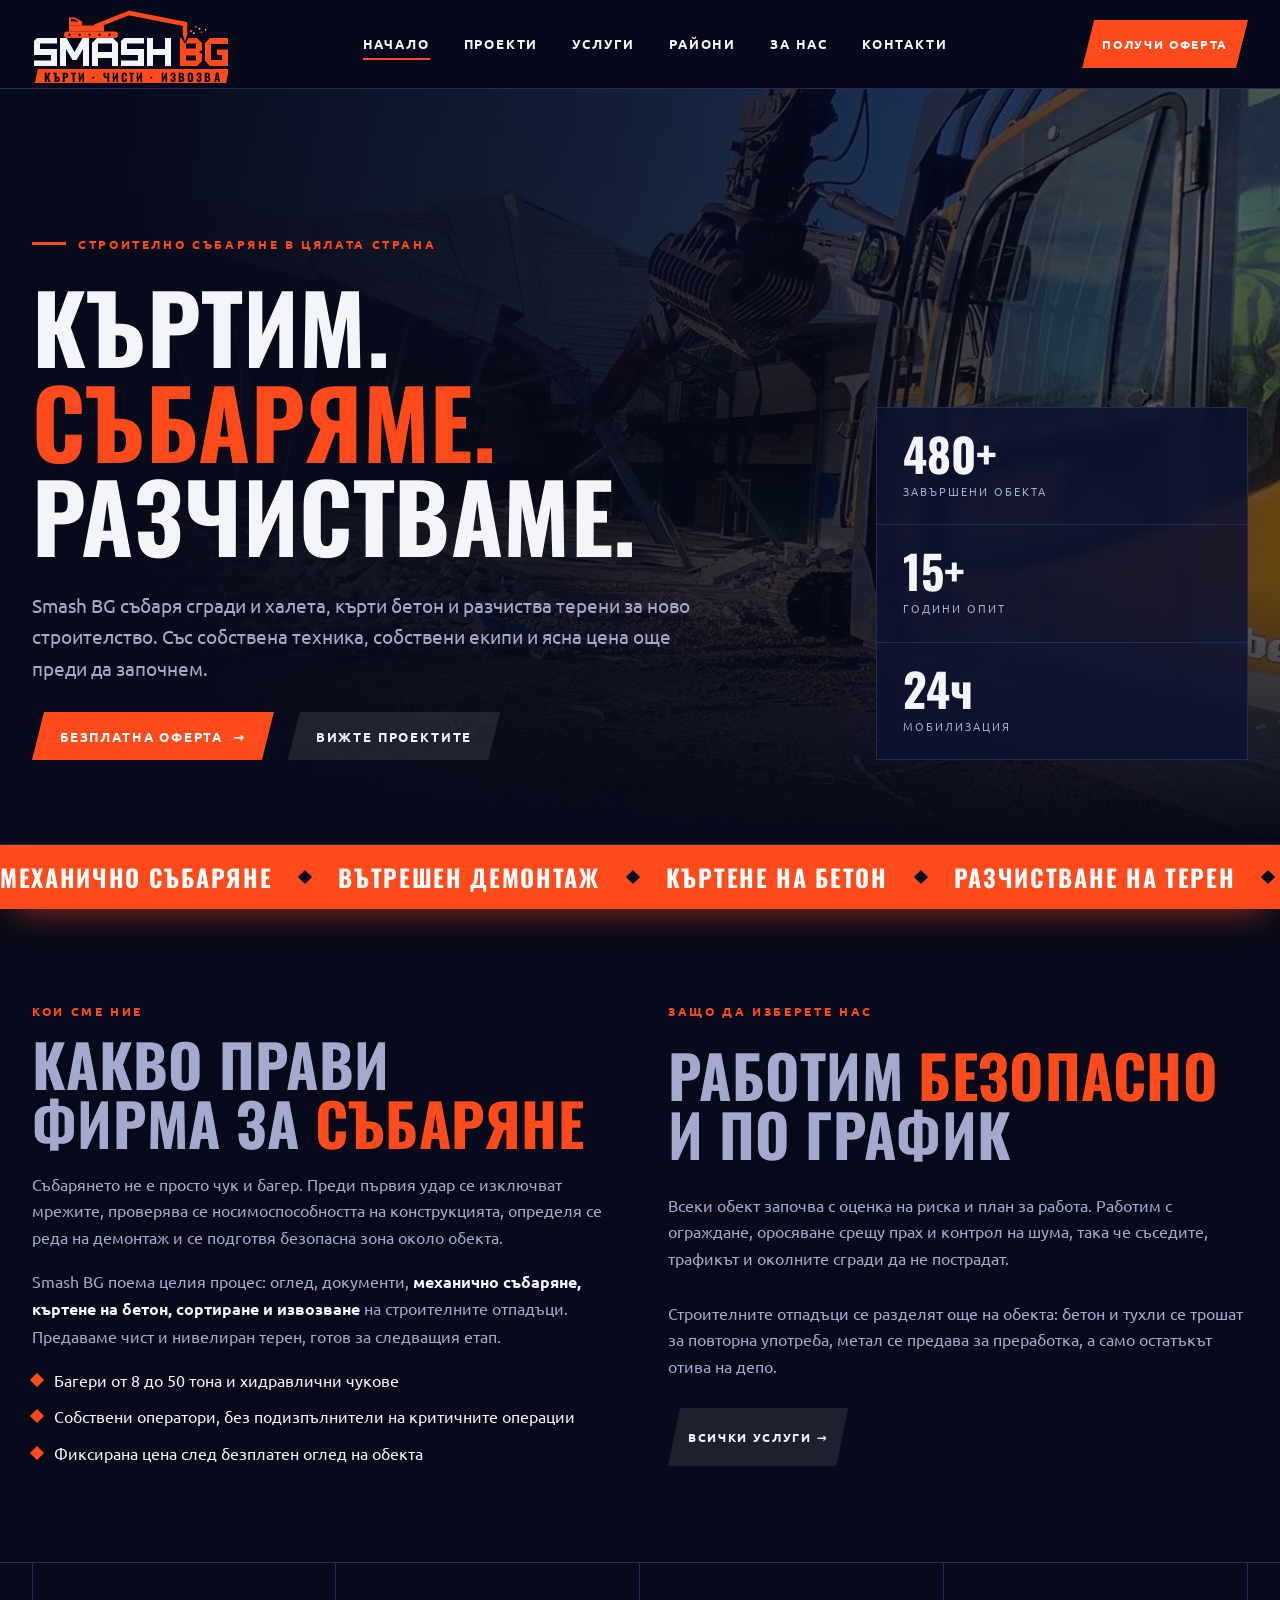
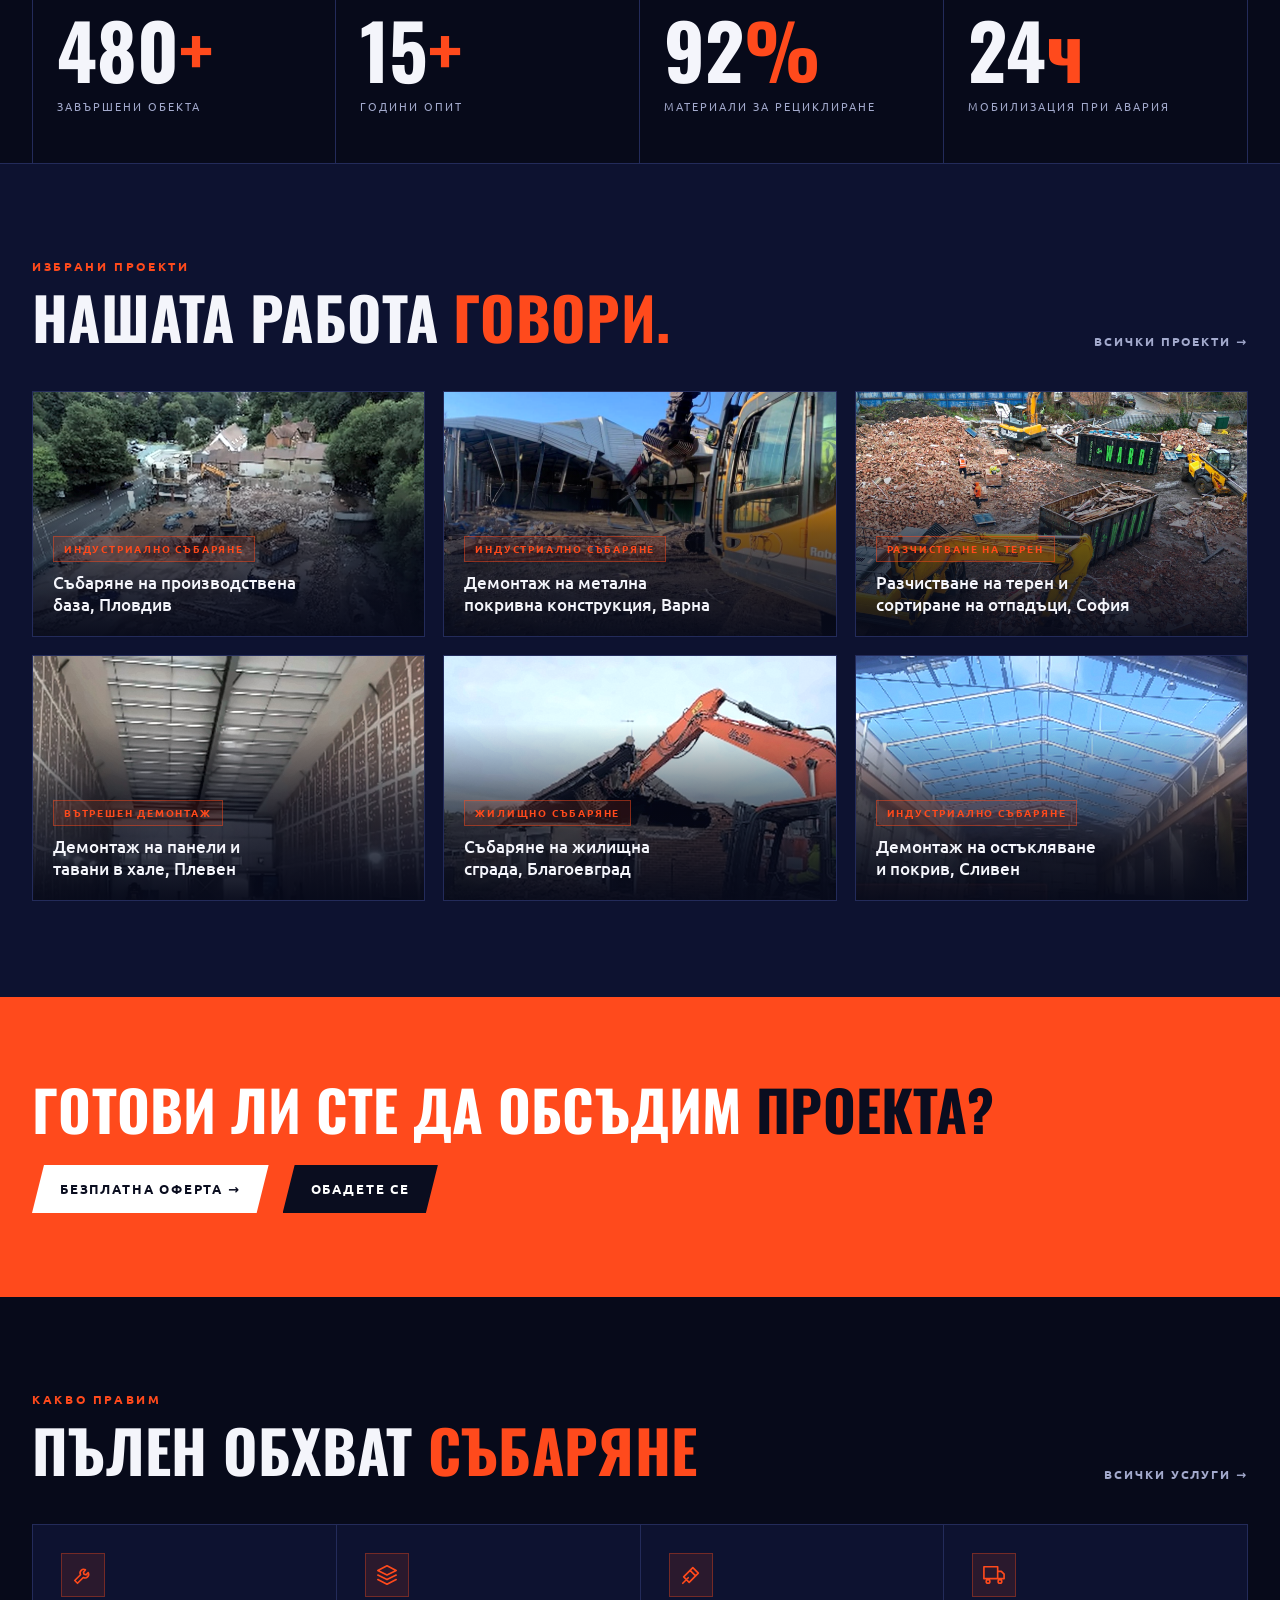
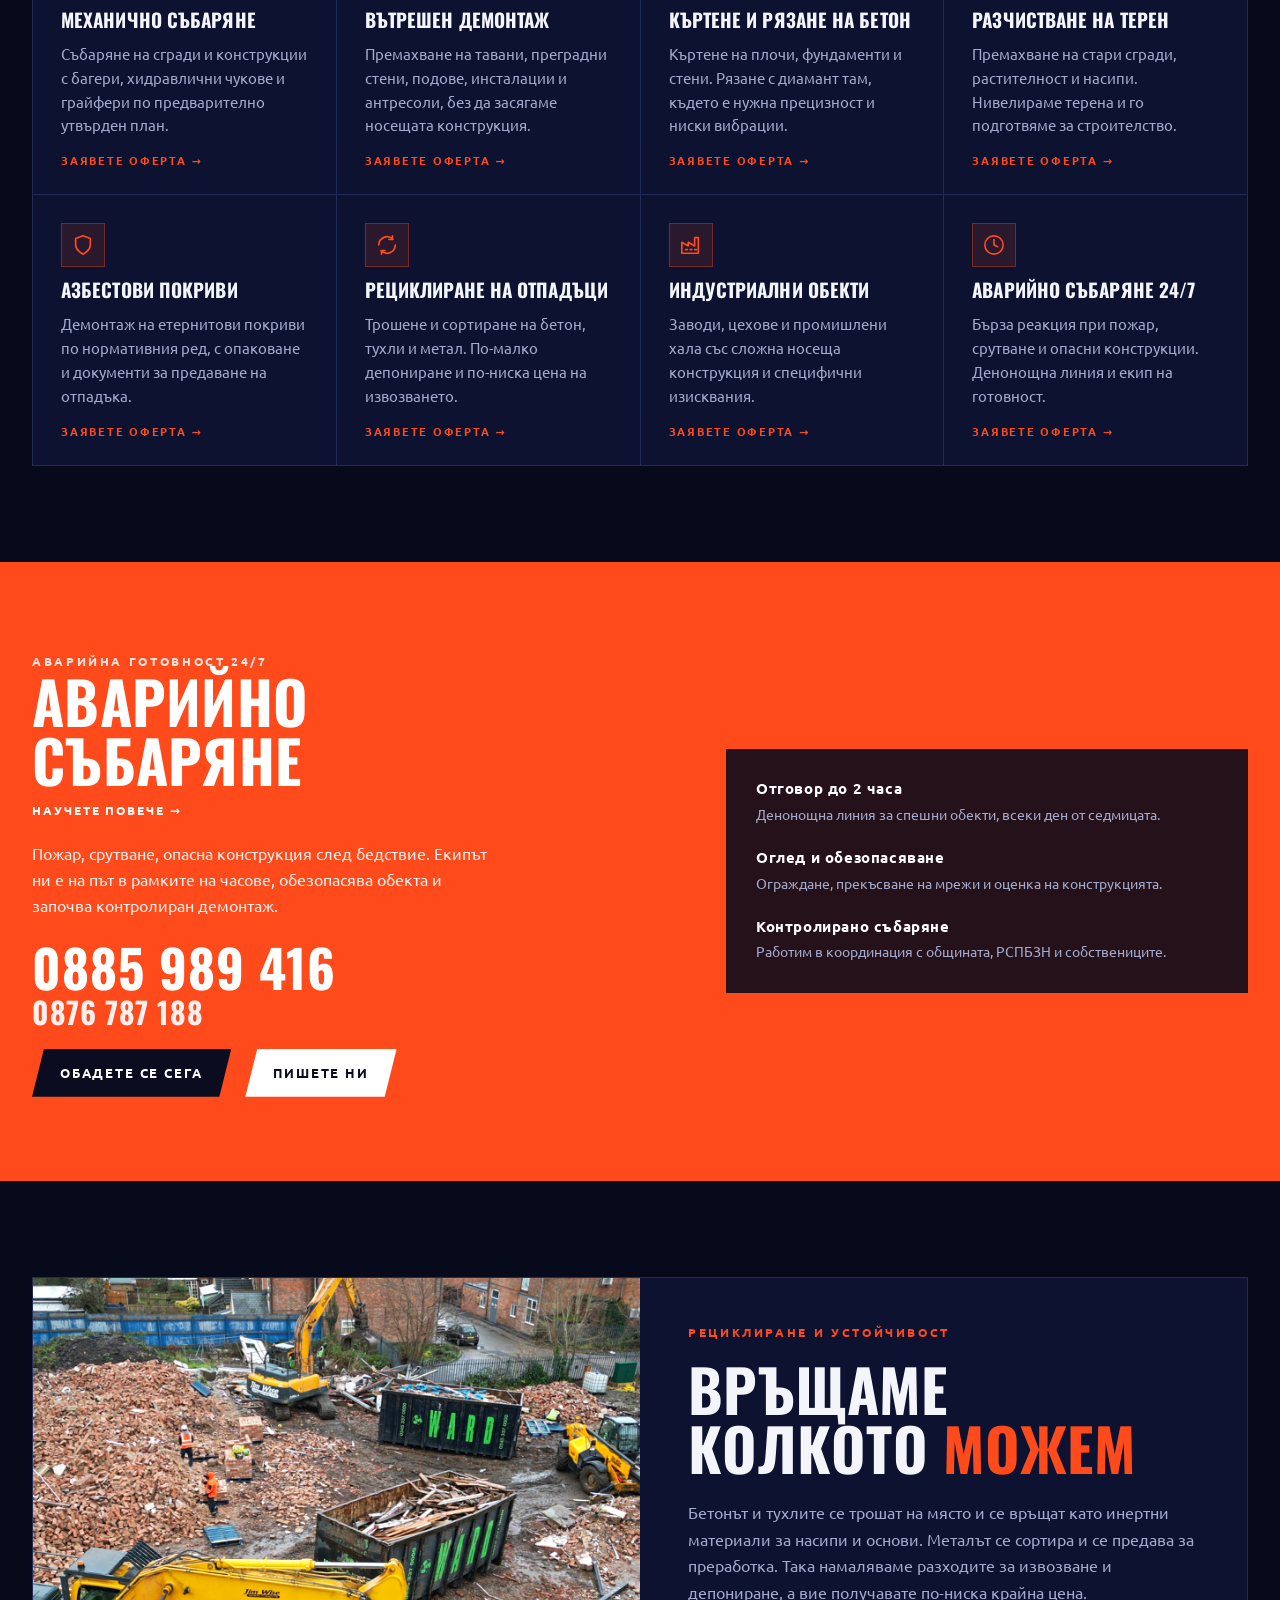
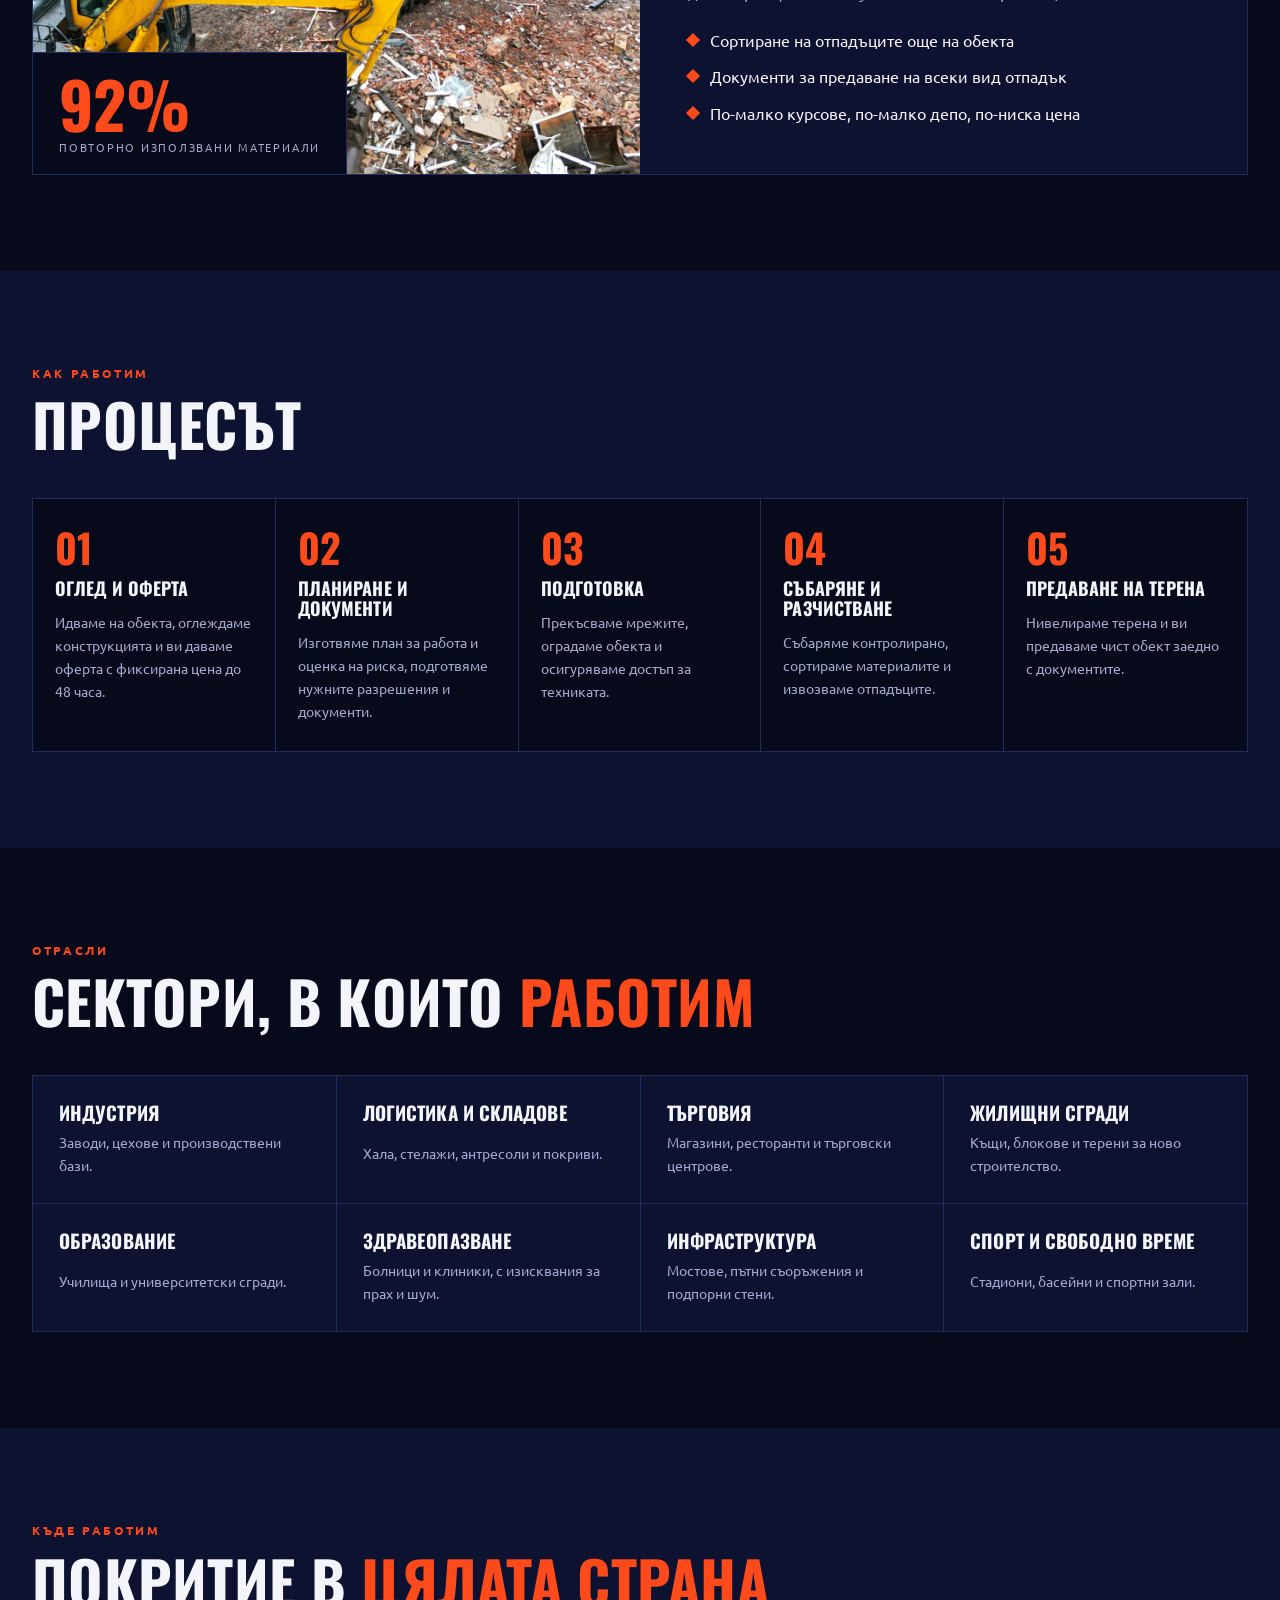
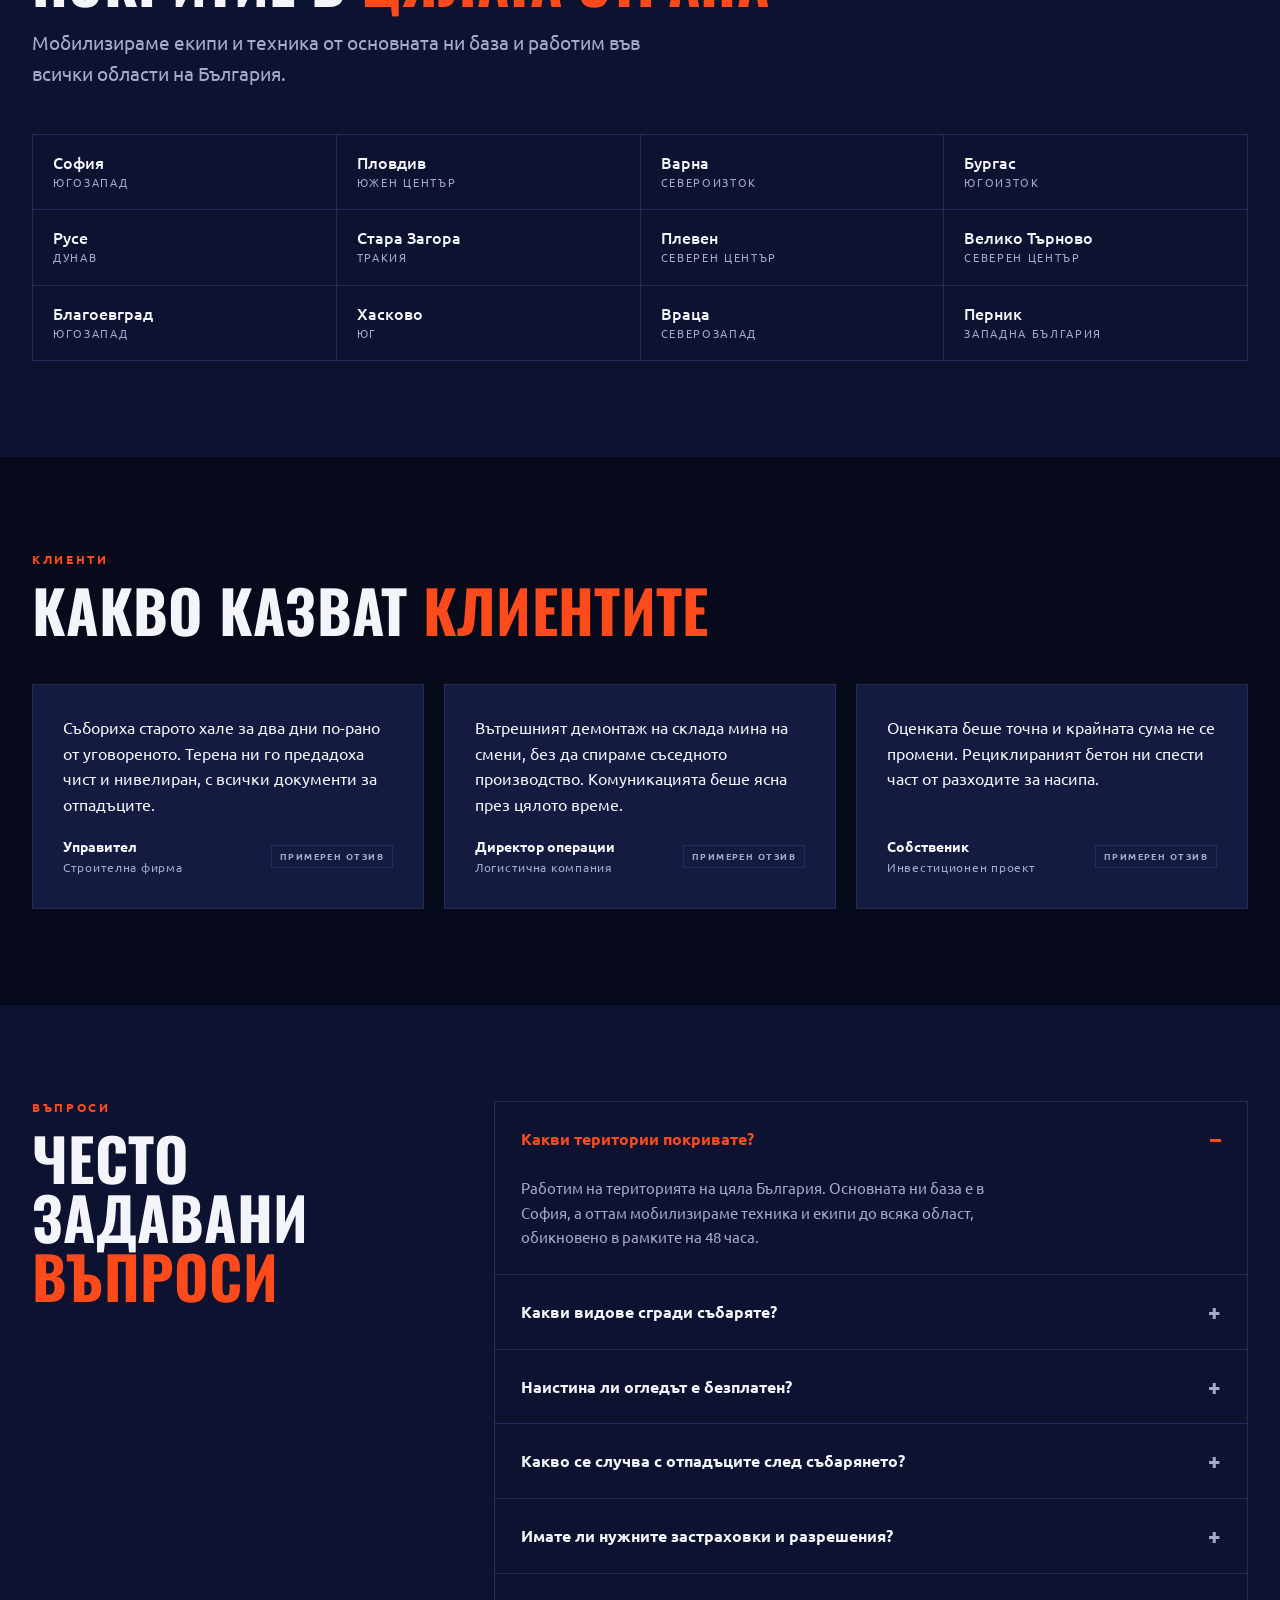
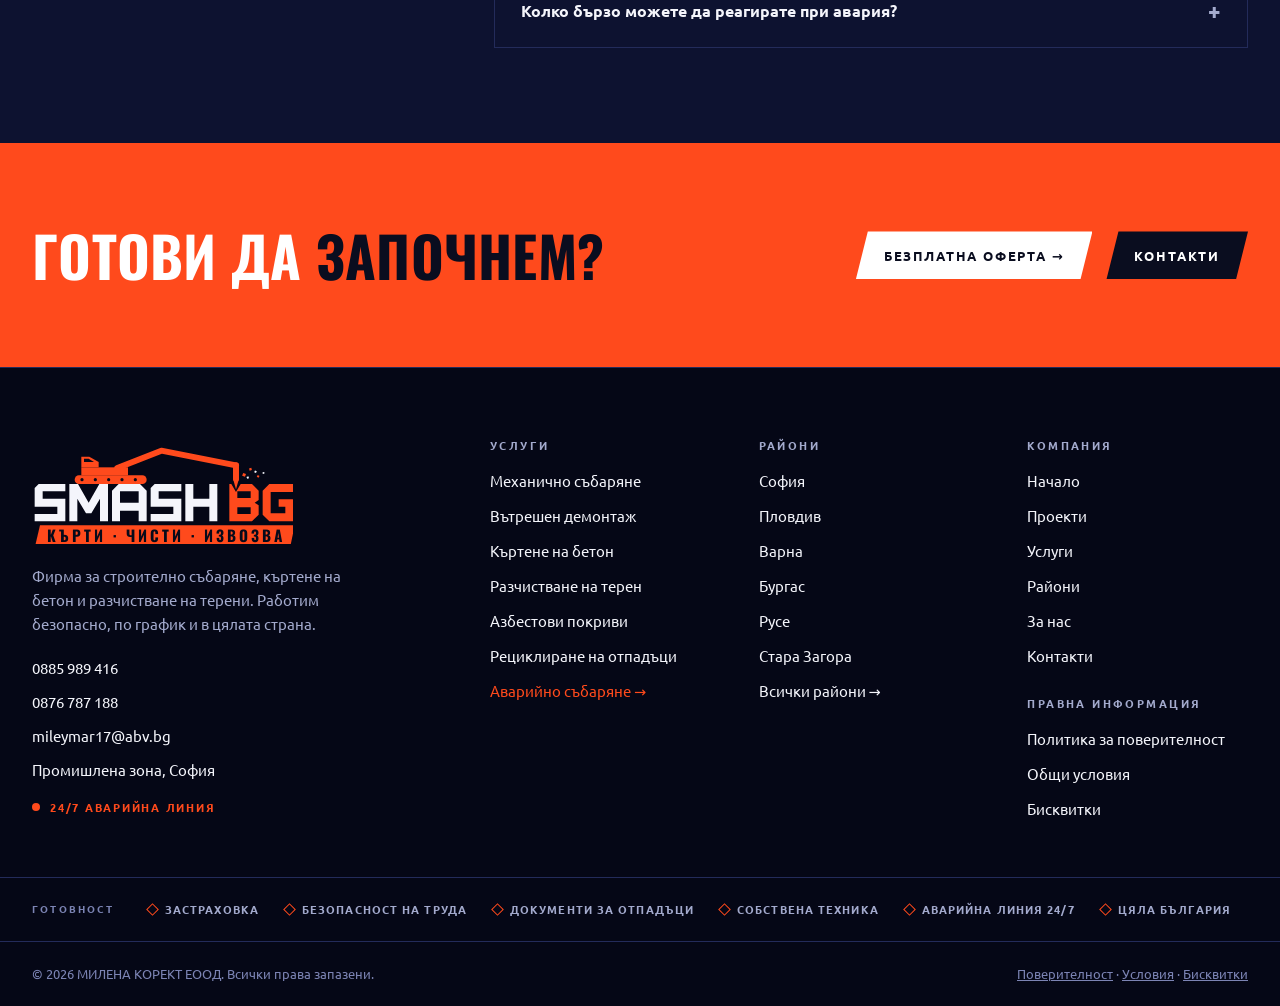
==== commit c5eb6474: "Add files via upload" ====
--- a/index.html
+++ b/index.html
@@ -3,84 +3,110 @@
 <head>
 <meta charset="utf-8">
 <meta name="viewport" content="width=device-width, initial-scale=1, viewport-fit=cover">
-<title>Smash BG – Кърти, чисти, извозва | Строително събаряне в цяла България</title>
-<meta name="description" content="Smash BG – строително събаряне, къртене на бетон, разчистване на терени и аварийно събаряне 24/7 в цяла България. Безплатен оглед и фиксирана цена.">
+<title>Smash BG – Строително събаряне и къртене на бетон в България</title>
+<meta name="description" content="Smash BG: строително събаряне, къртене на бетон, вътрешен демонтаж и разчистване на терени в цяла България. Безплатен оглед, аварийна линия 24/7.">
+<meta name="robots" content="index, follow, max-image-preview:large, max-snippet:-1, max-video-preview:-1">
+<link rel="canonical" href="https://smashbg.bg/">
+<link rel="alternate" hreflang="bg" href="https://smashbg.bg/">
+<link rel="alternate" hreflang="x-default" href="https://smashbg.bg/">
+<meta name="author" content="МИЛЕНА КОРЕКТ ЕООД">
 <meta name="theme-color" content="#070a1a">
+<meta name="geo.region" content="BG">
+<meta name="geo.placename" content="България">
+<meta property="og:type" content="website">
+<meta property="og:locale" content="bg_BG">
+<meta property="og:site_name" content="Smash BG">
+<meta property="og:title" content="Smash BG – Строително събаряне и къртене на бетон в България">
+<meta property="og:description" content="Smash BG: строително събаряне, къртене на бетон, вътрешен демонтаж и разчистване на терени в цяла България. Безплатен оглед, аварийна линия 24/7.">
+<meta property="og:url" content="https://smashbg.bg/">
+<meta property="og:image" content="https://smashbg.bg/assets/og-image.jpg">
+<meta property="og:image:width" content="1200">
+<meta property="og:image:height" content="630">
+<meta property="og:image:alt" content="Smash BG – багер къса бетонна конструкция при събаряне">
+<meta name="twitter:card" content="summary_large_image">
+<meta name="twitter:title" content="Smash BG – Строително събаряне и къртене на бетон в България">
+<meta name="twitter:description" content="Smash BG: строително събаряне, къртене на бетон, вътрешен демонтаж и разчистване на терени в цяла България. Безплатен оглед, аварийна линия 24/7.">
+<meta name="twitter:image" content="https://smashbg.bg/assets/og-image.jpg">
+<meta name="twitter:image:alt" content="Smash BG – багер къса бетонна конструкция при събаряне">
+<link rel="icon" href="favicon.ico" sizes="any">
 <link rel="icon" href="assets/favicon.svg" type="image/svg+xml">
+<link rel="icon" href="assets/favicon-32.png" type="image/png" sizes="32x32">
+<link rel="apple-touch-icon" href="assets/apple-touch-icon.png">
+<link rel="manifest" href="site.webmanifest">
 <link rel="preconnect" href="https://fonts.googleapis.com">
 <link rel="preconnect" href="https://fonts.gstatic.com" crossorigin>
+<link rel="preload" as="image" href="assets/img/grapple.jpg" fetchpriority="high">
 <link rel="stylesheet" href="https://fonts.googleapis.com/css2?family=Oswald:wght@500;700&family=Ubuntu:wght@400;500;700&display=swap">
 <link rel="stylesheet" href="css/style.css">
-
+<script type="application/ld+json">{"@context":"https://schema.org","@graph":[{"@type":["LocalBusiness","GeneralContractor"],"@id":"https://smashbg.bg/#business","name":"Smash BG","legalName":"МИЛЕНА КОРЕКТ ЕООД","url":"https://smashbg.bg/","description":"Smash BG: строително събаряне, къртене на бетон, вътрешен демонтаж и разчистване на терени в цяла България. Безплатен оглед, аварийна линия 24/7.","image":"https://smashbg.bg/assets/og-image.jpg","logo":{"@type":"ImageObject","url":"https://smashbg.bg/assets/icon-512.png","width":512,"height":512},"telephone":"+359885989416","email":"mileymar17@abv.bg","address":{"@type":"PostalAddress","addressLocality":"София","addressCountry":"BG"},"areaServed":{"@type":"Country","name":"България"},"contactPoint":[{"@type":"ContactPoint","telephone":"+359885989416","email":"mileymar17@abv.bg","contactType":"customer service","areaServed":"BG","availableLanguage":"bg"},{"@type":"ContactPoint","telephone":"+359876787188","email":"mileymar17@abv.bg","contactType":"customer service","areaServed":"BG","availableLanguage":"bg"}],"openingHoursSpecification":[{"@type":"OpeningHoursSpecification","dayOfWeek":["Monday","Tuesday","Wednesday","Thursday","Friday"],"opens":"08:00","closes":"17:00"},{"@type":"OpeningHoursSpecification","dayOfWeek":"Saturday","opens":"09:00","closes":"13:00"}],"knowsAbout":["строително събаряне","къртене на бетон","вътрешен демонтаж","разчистване на терени","демонтаж на азбестови покриви","рециклиране на строителни отпадъци"]},{"@type":"WebSite","@id":"https://smashbg.bg/#website","url":"https://smashbg.bg/","name":"Smash BG","inLanguage":"bg","publisher":{"@id":"https://smashbg.bg/#business"}},{"@type":"WebPage","@id":"https://smashbg.bg/#webpage","url":"https://smashbg.bg/","name":"Smash BG – Строително събаряне и къртене на бетон в България","description":"Smash BG: строително събаряне, къртене на бетон, вътрешен демонтаж и разчистване на терени в цяла България. Безплатен оглед, аварийна линия 24/7.","inLanguage":"bg","isPartOf":{"@id":"https://smashbg.bg/#website"},"about":{"@id":"https://smashbg.bg/#business"},"primaryImageOfPage":{"@type":"ImageObject","url":"https://smashbg.bg/assets/og-image.jpg","width":1200,"height":630}},{"@type":"FAQPage","@id":"https://smashbg.bg/#faq","mainEntity":[{"@type":"Question","name":"Какви територии покривате?","acceptedAnswer":{"@type":"Answer","text":"Работим на територията на цяла България. Основната ни база е в София, а оттам мобилизираме техника и екипи до всяка област, обикновено в рамките на 48 часа."}},{"@type":"Question","name":"Какви видове сгради събаряте?","acceptedAnswer":{"@type":"Answer","text":"Жилищни сгради, промишлени хала, складове, търговски обекти, публични сгради и инфраструктурни съоръжения. При по-сложни конструкции правим предварителна оценка на носещата система."}},{"@type":"Question","name":"Наистина ли огледът е безплатен?","acceptedAnswer":{"@type":"Answer","text":"Да. Идваме на обекта, оглеждаме и ви даваме оферта с фиксирана цена без ангажимент от ваша страна."}},{"@type":"Question","name":"Какво се случва с отпадъците след събарянето?","acceptedAnswer":{"@type":"Answer","text":"Сортираме ги на обекта. Бетон и тухли се трошат за повторна употреба, металът се предава за преработка, а само остатъкът отива на депо. Получавате документи за всеки вид отпадък."}},{"@type":"Question","name":"Имате ли нужните застраховки и разрешения?","acceptedAnswer":{"@type":"Answer","text":"Работим със застраховка и по утвърден план за безопасност. Помагаме и с подготовката на документите, нужни за съответното събаряне."}},{"@type":"Question","name":"Колко бързо можете да реагирате при авария?","acceptedAnswer":{"@type":"Answer","text":"Денонощната линия приема сигнали през цялото време. Екип тръгва към обекта в рамките на часове, обезопасява го и започва контролиран демонтаж."}}]}]}</script>
 </head>
-<body>
+<body data-page="home">
 <svg width="0" height="0" style="position:absolute" aria-hidden="true" focusable="false">
   <defs>
     <symbol id="logo" viewBox="-2 -10 392 156">
 <g fill="#ff4a1c">
-  <rect x="60" y="33" width="108" height="13" rx="6.5"/>
-  <path d="M70 21V5h12l14 8v8z"/>
-  <rect x="70" y="21" width="70" height="12"/>
+  <rect x="60" y="33" width="108" height="13" rx="6.5"></rect>
+  <path d="M70 21V5h12l14 8v8z"></path>
+  <rect x="70" y="21" width="70" height="12"></rect>
 </g>
 <g fill="#070a1a">
-  <path d="M74 8h7l8 5H74z"/>
-  <circle cx="71" cy="39.5" r="2.4"/><circle cx="91" cy="39.5" r="2.4"/><circle cx="111" cy="39.5" r="2.4"/><circle cx="131" cy="39.5" r="2.4"/><circle cx="151" cy="39.5" r="2.4"/>
+  <path d="M74 8h7l8 5H74z"></path>
+  <circle cx="71" cy="39.5" r="2.4"></circle><circle cx="91" cy="39.5" r="2.4"></circle><circle cx="111" cy="39.5" r="2.4"></circle><circle cx="131" cy="39.5" r="2.4"></circle><circle cx="151" cy="39.5" r="2.4"></circle>
 </g>
 <g fill="none" stroke="#ff4a1c" stroke-width="9" stroke-linecap="round" stroke-linejoin="round">
-  <path d="M124 22 L190 -4 L302 18"/>
-  <path d="M302 18 V38"/>
+  <path d="M124 22 L190 -4 L302 18"></path>
+  <path d="M302 18 V38"></path>
 </g>
-<path fill="#ff4a1c" d="M297.5 38h9L302 54z"/>
-<g fill="#ff4a1c"><rect x="312" y="30" width="4.5" height="4.5" transform="rotate(20 314 32)"/><rect x="322" y="22" width="3.5" height="3.5" transform="rotate(-15 324 24)"/><rect x="334" y="33" width="3" height="3" transform="rotate(30 335 34)"/></g>
-<g fill="#f4f5fb"><rect x="318" y="35" width="3" height="3" transform="rotate(-20 319 36)"/><rect x="330" y="26" width="3" height="3" transform="rotate(25 331 27)"/><rect x="342" y="28" width="2.6" height="2.6" transform="rotate(12 343 29)"/></g>
-<path fill="#f4f5fb" fill-rule="evenodd" d="M6 46 L46 46 L46 57 L12 57 L12 68 L46 68 L46 102 L0 102 L0 91 L34 91 L34 80 L0 80 L0 52Z"/>
-<path fill="#f4f5fb" fill-rule="evenodd" d="M52 102 L52 46 L65 46 L81 74 L97 46 L110 46 L110 102 L98 102 L98 68 L85 90 L77 90 L64 68 L64 102Z"/>
-<path fill="#f4f5fb" fill-rule="evenodd" d="M116 102 L116 56 L126 46 L158 46 L168 56 L168 102 L156 102 L156 86 L128 86 L128 102Z M128 57 L156 57 L156 74 L128 74Z"/>
-<path fill="#f4f5fb" fill-rule="evenodd" d="M180 46 L220 46 L220 57 L186 57 L186 68 L220 68 L220 102 L174 102 L174 91 L208 91 L208 80 L174 80 L174 52Z"/>
-<path fill="#f4f5fb" fill-rule="evenodd" d="M226 46 L238 46 L238 68 L262 68 L262 46 L274 46 L274 102 L262 102 L262 80 L238 80 L238 102 L226 102Z"/>
-<path fill="#ff4a1c" fill-rule="evenodd" d="M292 46 L295 46 L302 58 L309 46 L326 46 L336 56 L336 70 L330 74 L336 78 L336 92 L326 102 L292 102Z M304 57 L324 57 L324 67 L304 67Z M304 81 L324 81 L324 91 L304 91Z"/>
-<path fill="#ff4a1c" fill-rule="evenodd" d="M352 46 L388 46 L388 58 L354 58 L354 90 L376 90 L376 80 L366 80 L366 69 L388 69 L388 102 L352 102 L342 92 L342 56Z"/>
-<path fill="#ff4a1c" d="M8 108H390 L383 142H0Z"/>
+<path fill="#ff4a1c" d="M297.5 38h9L302 54z"></path>
+<g fill="#ff4a1c"><rect x="312" y="30" width="4.5" height="4.5" transform="rotate(20 314 32)"></rect><rect x="322" y="22" width="3.5" height="3.5" transform="rotate(-15 324 24)"></rect><rect x="334" y="33" width="3" height="3" transform="rotate(30 335 34)"></rect></g>
+<g fill="#f4f5fb"><rect x="318" y="35" width="3" height="3" transform="rotate(-20 319 36)"></rect><rect x="330" y="26" width="3" height="3" transform="rotate(25 331 27)"></rect><rect x="342" y="28" width="2.6" height="2.6" transform="rotate(12 343 29)"></rect></g>
+<path fill="#f4f5fb" fill-rule="evenodd" d="M6 46 L46 46 L46 57 L12 57 L12 68 L46 68 L46 102 L0 102 L0 91 L34 91 L34 80 L0 80 L0 52Z"></path>
+<path fill="#f4f5fb" fill-rule="evenodd" d="M52 102 L52 46 L65 46 L81 74 L97 46 L110 46 L110 102 L98 102 L98 68 L85 90 L77 90 L64 68 L64 102Z"></path>
+<path fill="#f4f5fb" fill-rule="evenodd" d="M116 102 L116 56 L126 46 L158 46 L168 56 L168 102 L156 102 L156 86 L128 86 L128 102Z M128 57 L156 57 L156 74 L128 74Z"></path>
+<path fill="#f4f5fb" fill-rule="evenodd" d="M180 46 L220 46 L220 57 L186 57 L186 68 L220 68 L220 102 L174 102 L174 91 L208 91 L208 80 L174 80 L174 52Z"></path>
+<path fill="#f4f5fb" fill-rule="evenodd" d="M226 46 L238 46 L238 68 L262 68 L262 46 L274 46 L274 102 L262 102 L262 80 L238 80 L238 102 L226 102Z"></path>
+<path fill="#ff4a1c" fill-rule="evenodd" d="M292 46 L295 46 L302 58 L309 46 L326 46 L336 56 L336 70 L330 74 L336 78 L336 92 L326 102 L292 102Z M304 57 L324 57 L324 67 L304 67Z M304 81 L324 81 L324 91 L304 91Z"></path>
+<path fill="#ff4a1c" fill-rule="evenodd" d="M352 46 L388 46 L388 58 L354 58 L354 90 L376 90 L376 80 L366 80 L366 69 L388 69 L388 102 L352 102 L342 92 L342 56Z"></path>
+<path fill="#ff4a1c" d="M8 108H390 L383 142H0Z"></path>
 <text x="195" y="133.5" text-anchor="middle" font-family="Oswald, Impact, 'Arial Narrow', sans-serif" font-weight="700" font-size="23" fill="#070a1a" textLength="352" lengthAdjust="spacing">КЪРТИ  ·  ЧИСТИ  ·  ИЗВОЗВА</text></symbol>
   </defs>
 </svg>
 
 <header class="site-h">
   <div class="wrap">
-    <a class="brand" href="#home" aria-label="Smash BG – начало">
-      <svg class="logo" viewBox="-2 -10 392 156" role="img" aria-label="Smash BG – кърти, чисти, извозва"><use href="#logo"/></svg>
+    <a class="brand" href="./" aria-label="Smash BG – начало">
+      <svg class="logo" viewBox="-2 -10 392 156" role="img" aria-label="Smash BG – кърти, чисти, извозва"><use href="#logo"></use></svg>
     </a>
     <nav class="nav" id="nav" aria-label="Основна навигация">
-      <a href="#home" data-route="home">Начало</a>
-      <a href="#projects" data-route="projects">Проекти</a>
-      <a href="#services" data-route="services">Услуги</a>
-      <a href="#areas" data-route="areas">Райони</a>
-      <a href="#about" data-route="about">За нас</a>
-      <a href="#contact" data-route="contact">Контакти</a>
-      <a class="btn sm nav-cta" href="#contact">Получи оферта</a>
+      <a href="./" data-route="home" aria-current="page" aria-current="page">Начало</a>
+      <a href="proekti/" data-route="projects">Проекти</a>
+      <a href="uslugi/" data-route="services">Услуги</a>
+      <a href="rayoni/" data-route="areas">Райони</a>
+      <a href="za-nas/" data-route="about">За нас</a>
+      <a href="kontakti/" data-route="contact">Контакти</a>
+      <a class="btn sm nav-cta" href="kontakti/">Получи оферта</a>
     </nav>
     <div class="h-right">
-      <a class="btn sm h-cta" href="#contact">Получи оферта</a>
+      <a class="btn sm h-cta" href="kontakti/">Получи оферта</a>
       <button class="burger" id="burger" aria-label="Меню" aria-expanded="false" aria-controls="nav">
-        <svg viewBox="0 0 24 24" fill="none" stroke="currentColor" stroke-width="2" stroke-linecap="round"><path d="M3 6h18M3 12h18M3 18h18"/></svg>
+        <svg viewBox="0 0 24 24" fill="none" stroke="currentColor" stroke-width="2" stroke-linecap="round"><path d="M3 6h18M3 12h18M3 18h18"></path></svg>
       </button>
     </div>
   </div>
 </header>
 
-<main>
-<!-- ============ НАЧАЛО ============ -->
-<section class="page" id="p-home" hidden>
+<main id="main">
+<section class="page" id="p-home">
   <div class="hero">
-    <div class="hero-bg"><img data-img="grapple" alt="Багер с хидравличен грайфер къса метална покривна конструкция"></div>
+    <div class="hero-bg"><img alt="Багер с хидравличен грайфер къса метална покривна конструкция" src="assets/img/grapple.jpg" width="1600" height="1200" fetchpriority="high" decoding="async"></div>
     <div class="wrap">
       <div class="hero-copy">
         <span class="eyebrow">Строително събаряне в цялата страна</span>
         <h1>Къртим.<br><em>Събаряме.</em><br>Разчистваме.</h1>
         <p class="lead">Smash BG събаря сгради и халета, кърти бетон и разчиства терени за ново строителство. Със собствена техника, собствени екипи и ясна цена още преди да започнем.</p>
         <div class="btn-row">
-          <a class="btn" href="#contact">Безплатна оферта <span aria-hidden="true">→</span></a>
-          <a class="btn ghost" href="#projects">Вижте проектите</a>
+          <a class="btn" href="kontakti/">Безплатна оферта <span aria-hidden="true">→</span></a>
+          <a class="btn ghost" href="proekti/">Вижте проектите</a>
         </div>
       </div>
       <aside class="hero-panel" aria-label="Накратко">
@@ -90,7 +116,7 @@
       </aside>
     </div>
   </div>
-  <div class="ticker" aria-hidden="true"><div class="track" id="ticker"></div></div>
+  <div class="ticker" aria-hidden="true"><div class="track" id="ticker"><span>Механично събаряне</span><span>Вътрешен демонтаж</span><span>Къртене на бетон</span><span>Разчистване на терен</span><span>Рециклиране на отпадъци</span><span>Азбестови покриви</span><span>Аварийно събаряне 24/7</span><span>Цяла България</span><span>Механично събаряне</span><span>Вътрешен демонтаж</span><span>Къртене на бетон</span><span>Разчистване на терен</span><span>Рециклиране на отпадъци</span><span>Азбестови покриви</span><span>Аварийно събаряне 24/7</span><span>Цяла България</span></div></div>
 
   <section class="sec">
     <div class="wrap g2">
@@ -110,7 +136,7 @@
         <h2>Работим <em>безопасно</em> и по график</h2>
         <p>Всеки обект започва с оценка на риска и план за работа. Работим с ограждане, оросяване срещу прах и контрол на шума, така че съседите, трафикът и околните сгради да не пострадат.</p>
         <p>Строителните отпадъци се разделят още на обекта: бетон и тухли се трошат за повторна употреба, метал се предава за преработка, а само остатъкът отива на депо.</p>
-        <div class="btn-row"><a class="btn ghost sm" href="#services">Всички услуги →</a></div>
+        <div class="btn-row"><a class="btn ghost sm" href="uslugi/">Всички услуги →</a></div>
       </div>
     </div>
   </section>
@@ -128,16 +154,16 @@
     <div class="wrap">
       <div class="sec-head">
         <div class="stack"><span class="eyebrow">Избрани проекти</span><h2>Нашата работа <em>говори.</em></h2></div>
-        <a class="link-arrow" href="#projects">Всички проекти →</a>
-      </div>
-      <div class="proj-grid" id="home-proj"></div>
+        <a class="link-arrow" href="proekti/">Всички проекти →</a>
+      </div>
+      <div class="proj-grid" id="home-proj"><figure class="proj" style="margin:0"><img alt="Въздушна снимка на обект за събаряне сред зеленина" loading="lazy" src="assets/img/aerial.jpg" width="1440" height="706"><figcaption class="cap"><span class="chip-tag">Индустриално събаряне</span><h4>Събаряне на производствена база, Пловдив</h4></figcaption></figure><figure class="proj" style="margin:0"><img alt="Багер с грайфер къса метално хале" loading="lazy" src="assets/img/grapple.jpg" width="1600" height="1200"><figcaption class="cap"><span class="chip-tag">Индустриално събаряне</span><h4>Демонтаж на метална покривна конструкция, Варна</h4></figcaption></figure><figure class="proj" style="margin:0"><img alt="Купища натрошени тухли и контейнер на обект" loading="lazy" src="assets/img/rubble.jpg" width="1500" height="1125"><figcaption class="cap"><span class="chip-tag">Разчистване на терен</span><h4>Разчистване на терен и сортиране на отпадъци, София</h4></figcaption></figure><figure class="proj" style="margin:0"><img alt="Празно хале със стенни панели" loading="lazy" src="assets/img/edinburgh.jpg" width="1440" height="664"><figcaption class="cap"><span class="chip-tag">Вътрешен демонтаж</span><h4>Демонтаж на панели и тавани в хале, Плевен</h4></figcaption></figure><figure class="proj" style="margin:0"><img alt="Оранжев багер събаря къща" loading="lazy" src="assets/img/telford.jpg" width="1440" height="662"><figcaption class="cap"><span class="chip-tag">Жилищно събаряне</span><h4>Събаряне на жилищна сграда, Благоевград</h4></figcaption></figure><figure class="proj" style="margin:0"><img alt="Стъклен покрив над стоманена конструкция" loading="lazy" src="assets/img/glass.jpg" width="1440" height="730"><figcaption class="cap"><span class="chip-tag">Индустриално събаряне</span><h4>Демонтаж на остъкляване и покрив, Сливен</h4></figcaption></figure></div>
     </div>
   </section>
 
   <div class="cta">
     <div class="wrap">
       <h2>Готови ли сте да обсъдим <em>проекта?</em></h2>
-      <div class="btn-row"><a class="btn light" href="#contact">Безплатна оферта →</a><a class="btn dark" href="#contact">Обадете се</a></div>
+      <div class="btn-row"><a class="btn light" href="kontakti/">Безплатна оферта →</a><a class="btn dark" href="kontakti/">Обадете се</a></div>
     </div>
   </div>
 
@@ -145,9 +171,9 @@
     <div class="wrap">
       <div class="sec-head">
         <div class="stack"><span class="eyebrow">Какво правим</span><h2>Пълен обхват <em>събаряне</em></h2></div>
-        <a class="link-arrow" href="#services">Всички услуги →</a>
-      </div>
-      <div class="g4" id="home-svc"></div>
+        <a class="link-arrow" href="uslugi/">Всички услуги →</a>
+      </div>
+      <div class="g4" id="home-svc"><article class="card svc"><span class="ico"><svg viewBox="0 0 24 24" aria-hidden="true"><path d="M14.7 6.3a4 4 0 0 0-5.4 5.4L3 18l3 3 6.3-6.3a4 4 0 0 0 5.4-5.4l-2.5 2.5-2.1-.6-.6-2.1z"></path></svg></span><h3>Механично събаряне</h3><p>Събаряне на сгради и конструкции с багери, хидравлични чукове и грайфери по предварително утвърден план.</p><a class="more" href="kontakti/">Заявете оферта →</a></article><article class="card svc"><span class="ico"><svg viewBox="0 0 24 24" aria-hidden="true"><path d="M12 2 2 7l10 5 10-5zM2 17l10 5 10-5M2 12l10 5 10-5"></path></svg></span><h3>Вътрешен демонтаж</h3><p>Премахване на тавани, преградни стени, подове, инсталации и антресоли, без да засягаме носещата конструкция.</p><a class="more" href="kontakti/">Заявете оферта →</a></article><article class="card svc"><span class="ico"><svg viewBox="0 0 24 24" aria-hidden="true"><path d="M3 21l6-6M14 4l6 6-3 3-6-6zM11 7 4 14l6 6 7-7"></path></svg></span><h3>Къртене и рязане на бетон</h3><p>Къртене на плочи, фундаменти и стени. Рязане с диамант там, където е нужна прецизност и ниски вибрации.</p><a class="more" href="kontakti/">Заявете оферта →</a></article><article class="card svc"><span class="ico"><svg viewBox="0 0 24 24" aria-hidden="true"><path d="M1 3h15v13H1zM16 8h4l3 3v5h-7zM5.5 21a2 2 0 1 0 0-4 2 2 0 0 0 0 4zM18.5 21a2 2 0 1 0 0-4 2 2 0 0 0 0 4z"></path></svg></span><h3>Разчистване на терен</h3><p>Премахване на стари сгради, растителност и насипи. Нивелираме терена и го подготвяме за строителство.</p><a class="more" href="kontakti/">Заявете оферта →</a></article><article class="card svc"><span class="ico"><svg viewBox="0 0 24 24" aria-hidden="true"><path d="M12 22s8-4 8-10V5l-8-3-8 3v7c0 6 8 10 8 10z"></path></svg></span><h3>Азбестови покриви</h3><p>Демонтаж на етернитови покриви по нормативния ред, с опаковане и документи за предаване на отпадъка.</p><a class="more" href="kontakti/">Заявете оферта →</a></article><article class="card svc"><span class="ico"><svg viewBox="0 0 24 24" aria-hidden="true"><path d="M21 12a9 9 0 0 1-15.5 6.2M3 12A9 9 0 0 1 18.5 5.8M18 2v4h-4M6 22v-4h4"></path></svg></span><h3>Рециклиране на отпадъци</h3><p>Трошене и сортиране на бетон, тухли и метал. По-малко депониране и по-ниска цена на извозването.</p><a class="more" href="kontakti/">Заявете оферта →</a></article><article class="card svc"><span class="ico"><svg viewBox="0 0 24 24" aria-hidden="true"><path d="M2 21V9l7 4V9l7 4V4h4v17zM6 17h2M11 17h2M16 17h2"></path></svg></span><h3>Индустриални обекти</h3><p>Заводи, цехове и промишлени хала със сложна носеща конструкция и специфични изисквания.</p><a class="more" href="kontakti/">Заявете оферта →</a></article><article class="card svc"><span class="ico"><svg viewBox="0 0 24 24" aria-hidden="true"><path d="M12 22a10 10 0 1 0 0-20 10 10 0 0 0 0 20zM12 6v6l4 2"></path></svg></span><h3>Аварийно събаряне 24/7</h3><p>Бърза реакция при пожар, срутване и опасни конструкции. Денонощна линия и екип на готовност.</p><a class="more" href="kontakti/">Заявете оферта →</a></article></div>
     </div>
   </section>
 
@@ -155,10 +181,10 @@
     <div class="wrap">
       <div>
         <span class="eyebrow">Аварийна готовност 24/7</span>
-        <h2>Аварийно<br>събаряне</h2><a class="link-arrow" href="#emergency" style="color:#fff;display:inline-block;margin-top:14px">Научете повече →</a>
+        <h2>Аварийно<br>събаряне</h2><a class="link-arrow" href="avariyno-sabaryane/" style="color:#fff;display:inline-block;margin-top:14px">Научете повече →</a>
         <p style="margin:18px 0 22px;max-width:52ch;opacity:.92">Пожар, срутване, опасна конструкция след бедствие. Екипът ни е на път в рамките на часове, обезопасява обекта и започва контролиран демонтаж.</p>
-        <span class="phone">+359 888 000 000</span>
-        <div class="btn-row" style="margin-top:22px"><a class="btn dark" href="tel:+359888000000">Обадете се сега</a><a class="btn light" href="#contact">Пишете ни</a></div>
+        <span class="phone">0885 989 416</span><span class="phone" style="font-size:clamp(20px,2.6vw,30px);opacity:.92;margin-top:0">0876 787 188</span>
+        <div class="btn-row" style="margin-top:22px"><a class="btn dark" href="tel:+359885989416">Обадете се сега</a><a class="btn light" href="kontakti/">Пишете ни</a></div>
       </div>
       <div class="box">
         <div><b>Отговор до 2 часа</b><span>Денонощна линия за спешни обекти, всеки ден от седмицата.</span></div>
@@ -171,7 +197,7 @@
   <section class="sec">
     <div class="wrap">
       <div class="recycle">
-        <div class="ph"><img data-img="rubble" alt="Натрошени тухли и бетон, сортирани в контейнери на обект"><div class="big"><b>92%</b><span>Повторно използвани материали</span></div></div>
+        <div class="ph"><img alt="Натрошени тухли и бетон, сортирани в контейнери на обект" src="assets/img/rubble.jpg" width="1500" height="1125" loading="lazy"><div class="big"><b>92%</b><span>Повторно използвани материали</span></div></div>
         <div class="tx">
           <span class="eyebrow">Рециклиране и устойчивост</span>
           <h2>Връщаме колкото <em>можем</em></h2>
@@ -185,14 +211,14 @@
   <section class="sec alt">
     <div class="wrap">
       <div class="sec-head"><div class="stack"><span class="eyebrow">Как работим</span><h2>Процесът</h2></div></div>
-      <div class="steps" id="steps"></div>
+      <div class="steps" id="steps"><div class="step"><i>01</i><h3>Оглед и оферта</h3><p>Идваме на обекта, оглеждаме конструкцията и ви даваме оферта с фиксирана цена до 48 часа.</p></div><div class="step"><i>02</i><h3>Планиране и документи</h3><p>Изготвяме план за работа и оценка на риска, подготвяме нужните разрешения и документи.</p></div><div class="step"><i>03</i><h3>Подготовка</h3><p>Прекъсваме мрежите, оградаме обекта и осигуряваме достъп за техниката.</p></div><div class="step"><i>04</i><h3>Събаряне и разчистване</h3><p>Събаряме контролирано, сортираме материалите и извозваме отпадъците.</p></div><div class="step"><i>05</i><h3>Предаване на терена</h3><p>Нивелираме терена и ви предаваме чист обект заедно с документите.</p></div></div>
     </div>
   </section>
 
   <section class="sec">
     <div class="wrap">
       <div class="sec-head"><div class="stack"><span class="eyebrow">Отрасли</span><h2>Сектори, в които <em>работим</em></h2></div></div>
-      <div class="g4" id="sectors"></div>
+      <div class="g4" id="sectors"><div class="sector"><h3>Индустрия</h3><p>Заводи, цехове и производствени бази.</p></div><div class="sector"><h3>Логистика и складове</h3><p>Хала, стелажи, антресоли и покриви.</p></div><div class="sector"><h3>Търговия</h3><p>Магазини, ресторанти и търговски центрове.</p></div><div class="sector"><h3>Жилищни сгради</h3><p>Къщи, блокове и терени за ново строителство.</p></div><div class="sector"><h3>Образование</h3><p>Училища и университетски сгради.</p></div><div class="sector"><h3>Здравеопазване</h3><p>Болници и клиники, с изисквания за прах и шум.</p></div><div class="sector"><h3>Инфраструктура</h3><p>Мостове, пътни съоръжения и подпорни стени.</p></div><div class="sector"><h3>Спорт и свободно време</h3><p>Стадиони, басейни и спортни зали.</p></div></div>
     </div>
   </section>
 
@@ -201,302 +227,71 @@
       <div class="sec-head">
         <div class="stack"><span class="eyebrow">Къде работим</span><h2>Покритие в <em>цялата страна</em></h2><p class="lead">Мобилизираме екипи и техника от основната ни база и работим във всички области на България.</p></div>
       </div>
-      <div class="cover-grid" id="cover"></div>
+      <div class="cover-grid" id="cover"><div><b>София</b><span>Югозапад</span></div><div><b>Пловдив</b><span>Южен център</span></div><div><b>Варна</b><span>Североизток</span></div><div><b>Бургас</b><span>Югоизток</span></div><div><b>Русе</b><span>Дунав</span></div><div><b>Стара Загора</b><span>Тракия</span></div><div><b>Плевен</b><span>Северен център</span></div><div><b>Велико Търново</b><span>Северен център</span></div><div><b>Благоевград</b><span>Югозапад</span></div><div><b>Хасково</b><span>Юг</span></div><div><b>Враца</b><span>Северозапад</span></div><div><b>Перник</b><span>Западна България</span></div></div>
     </div>
   </section>
 
   <section class="sec">
     <div class="wrap">
       <div class="sec-head"><div class="stack"><span class="eyebrow">Клиенти</span><h2>Какво казват <em>клиентите</em></h2></div></div>
-      <div class="g3" id="quotes"></div>
+      <div class="g3" id="quotes"><blockquote class="quote" style="margin:0"><p>Събориха старото хале за два дни по-рано от уговореното. Терена ни го предадоха чист и нивелиран, с всички документи за отпадъците.</p><footer><span><b>Управител</b>Строителна фирма</span><span class="demo-tag">Примерен отзив</span></footer></blockquote><blockquote class="quote" style="margin:0"><p>Вътрешният демонтаж на склада мина на смени, без да спираме съседното производство. Комуникацията беше ясна през цялото време.</p><footer><span><b>Директор операции</b>Логистична компания</span><span class="demo-tag">Примерен отзив</span></footer></blockquote><blockquote class="quote" style="margin:0"><p>Оценката беше точна и крайната сума не се промени. Рециклираният бетон ни спести част от разходите за насипа.</p><footer><span><b>Собственик</b>Инвестиционен проект</span><span class="demo-tag">Примерен отзив</span></footer></blockquote></div>
     </div>
   </section>
 
   <section class="sec alt">
     <div class="wrap faq-wrap">
       <div class="stack" style="display:grid;gap:16px;align-content:start"><span class="eyebrow">Въпроси</span><h2>Често задавани <em>въпроси</em></h2></div>
-      <div class="faq" id="faq-home"></div>
+      <div class="faq" id="faq-home"><details open=""><summary>Какви територии покривате?</summary><p>Работим на територията на цяла България. Основната ни база е в София, а оттам мобилизираме техника и екипи до всяка област, обикновено в рамките на 48 часа.</p></details><details><summary>Какви видове сгради събаряте?</summary><p>Жилищни сгради, промишлени хала, складове, търговски обекти, публични сгради и инфраструктурни съоръжения. При по-сложни конструкции правим предварителна оценка на носещата система.</p></details><details><summary>Наистина ли огледът е безплатен?</summary><p>Да. Идваме на обекта, оглеждаме и ви даваме оферта с фиксирана цена без ангажимент от ваша страна.</p></details><details><summary>Какво се случва с отпадъците след събарянето?</summary><p>Сортираме ги на обекта. Бетон и тухли се трошат за повторна употреба, металът се предава за преработка, а само остатъкът отива на депо. Получавате документи за всеки вид отпадък.</p></details><details><summary>Имате ли нужните застраховки и разрешения?</summary><p>Работим със застраховка и по утвърден план за безопасност. Помагаме и с подготовката на документите, нужни за съответното събаряне.</p></details><details><summary>Колко бързо можете да реагирате при авария?</summary><p>Денонощната линия приема сигнали през цялото време. Екип тръгва към обекта в рамките на часове, обезопасява го и започва контролиран демонтаж.</p></details></div>
     </div>
   </section>
 
   <div class="cta">
     <div class="wrap">
       <h2>Готови да <em>започнем?</em></h2>
-      <div class="btn-row"><a class="btn light" href="#contact">Безплатна оферта →</a><a class="btn dark" href="#contact">Контакти</a></div>
+      <div class="btn-row"><a class="btn light" href="kontakti/">Безплатна оферта →</a><a class="btn dark" href="kontakti/">Контакти</a></div>
     </div>
   </div>
 </section>
-
-<!-- ============ ПРОЕКТИ ============ -->
-<section class="page" id="p-projects" hidden>
-  <div class="p-hero" data-ghost="Проекти">
-    <div class="wrap">
-      <div class="copy">
-        <span class="eyebrow">Портфолио</span>
-        <h1>Избрани<br><em>проекти.</em></h1>
-        <p class="lead">Подбор от нашата работа в индустриално и жилищно събаряне, вътрешен демонтаж и разчистване на терени. С наша техника, наши екипи, из цяла България.</p>
-        <div class="btn-row"><a class="btn" href="#contact">Започнете проект →</a></div>
-      </div>
-      <aside class="hero-panel" aria-label="Накратко" style="background:var(--ink-2)">
-        <div><b>480+</b><span>Завършени проекта</span></div>
-        <div><b>15+</b><span>Години опит</span></div>
-        <div><b>БГ</b><span>Цялата страна</span></div>
-      </aside>
-    </div>
-  </div>
-  <section class="sec">
-    <div class="wrap">
-      <div class="filters" id="filters" role="group" aria-label="Филтър по вид работа"></div>
-      <div class="proj-grid" id="all-proj"></div>
-    </div>
-  </section>
-  <section class="sec alt">
-    <div class="wrap">
-      <div class="sec-head"><div class="stack"><span class="eyebrow">Райони</span><h2>Работим в <em>цяла България.</em></h2></div></div>
-      <div class="cover-grid" id="cover2"></div>
-    </div>
-  </section>
-  <div class="cta">
-    <div class="wrap">
-      <h2>Започнете <em>следващия</em> проект.</h2>
-      <div class="btn-row"><a class="btn light" href="#contact">Безплатна оферта →</a><a class="btn dark" href="#contact">Обадете се</a></div>
-    </div>
-  </div>
-</section>
-
-<!-- ============ УСЛУГИ ============ -->
-<section class="page" id="p-services" hidden>
-  <div class="p-hero" data-ghost="Услуги">
-    <div class="wrap">
-      <div class="copy">
-        <span class="eyebrow">Какво правим</span>
-        <h1>Пълен обхват<br><em>събаряне.</em></h1>
-        <p class="lead">От механично събаряне и вътрешен демонтаж до къртене на бетон и разчистване на терена. Smash BG предлага целия обхват със собствена техника и собствен екип.</p>
-        <div class="btn-row"><a class="btn" href="#contact">Безплатна оферта →</a><a class="btn ghost" href="#projects">Проекти</a></div>
-      </div>
-      <aside class="hero-panel" aria-label="Накратко" style="background:var(--ink-2)">
-        <div><b>480+</b><span>Завършени обекта</span></div>
-        <div><b>15+</b><span>Години опит</span></div>
-        <div><b>24ч</b><span>Мобилизация</span></div>
-      </aside>
-    </div>
-  </div>
-  <section class="sec">
-    <div class="wrap">
-      <div class="sec-head"><div class="stack"><span class="eyebrow">Основни услуги</span><h2>Пълен обхват <em>събаряне.</em></h2></div></div>
-      <div class="trio">
-        <a class="feat" href="#contact" style="text-decoration:none"><img data-img="edinburgh" alt="Празно производствено хале след вътрешен демонтаж"><div class="cap"><span class="chip-tag">Вътрешен демонтаж</span><h3>Хала и складове</h3></div></a>
-        <a class="feat" href="#contact" style="text-decoration:none"><img data-img="telford" alt="Багер събаря къща"><div class="cap"><span class="chip-tag">Механично събаряне</span><h3>Сгради и къщи</h3></div></a>
-        <a class="feat" href="#contact" style="text-decoration:none"><img data-img="frame" alt="Багер със сепаратор къса бетонна конструкция на фона на синьо небе"><div class="cap"><span class="chip-tag">24/7 аварийно</span><h3>Аварийно събаряне</h3></div></a>
-      </div>
-      <div class="g4" id="svc-all"></div>
-    </div>
-  </section>
-
-  <section class="sec alt">
-    <div class="wrap g2" style="align-items:center">
-      <div class="prose">
-        <span class="eyebrow">Азбестови покриви</span>
-        <h2>Демонтаж на <em>етернит</em></h2>
-        <p>Много стари хала и селскостопански сгради имат азбестоцименти покриви. Демонтират се по специален ред: без чупене, с овлажняване и с опаковане на плочите, за да не се отделят влакна във въздуха.</p>
-        <p>Работим по нормативните изисквания и с оторизирани партньори за обезвреждане, а вие получавате документите за предаване на отпадъка.</p>
-        <div class="btn-row"><a class="btn" href="#asbestos">Повече за азбеста →</a></div>
-      </div>
-      <div class="asb-list" id="asb"></div>
-    </div>
-  </section>
-
-  <section class="stats">
-    <div class="wrap">
-      <div class="stat"><b>480<i>+</i></b><span>Завършени обекта</span></div>
-      <div class="stat"><b>92<i>%</i></b><span>Материали за рециклиране</span></div>
-      <div class="stat"><b>15<i>+</i></b><span>Години в бранша</span></div>
-      <div class="stat"><b>50<i>т</i></b><span>Най-тежък багер</span></div>
-    </div>
-  </section>
-
-  <div class="cta">
-    <div class="wrap">
-      <h2>Нека обсъдим <em>вашия проект?</em></h2>
-      <div class="btn-row"><a class="btn light" href="#contact">Безплатна оферта →</a><a class="btn dark" href="#contact">Обадете се</a></div>
-    </div>
-  </div>
-
-  <section class="sec">
-    <div class="wrap faq-wrap">
-      <div style="display:grid;gap:16px;align-content:start"><span class="eyebrow">Въпроси</span><h2>Вашите въпроси, <em>наши отговори.</em></h2></div>
-      <div class="faq" id="faq-svc"></div>
-    </div>
-  </section>
-</section>
-
-<!-- ============ КОНТАКТИ ============ -->
-<section class="page" id="p-contact" hidden>
-  <div class="p-hero" data-ghost="Контакти">
-    <div class="wrap">
-      <div class="copy">
-        <span class="eyebrow">Свържете се с нас</span>
-        <h1>Да поговорим<br>за <em>събаряне.</em></h1>
-        <p class="lead">Имате проект, спешен обект или искате безплатен оглед? Екипът ни е готов. Отговаряме на всички запитвания до 4 часа в работно време.</p>
-        <div class="badges"><span>Безплатен оглед</span><span>Отговор до 4 часа</span><span>24/7 авария</span><span>Цяла България</span></div>
-      </div>
-      <div class="c-cards">
-        <div class="c-card"><div class="ico"><svg viewBox="0 0 24 24"><path d="M22 16.9v3a2 2 0 0 1-2.2 2 19.8 19.8 0 0 1-8.6-3.1 19.5 19.5 0 0 1-6-6A19.8 19.8 0 0 1 2.1 4.2 2 2 0 0 1 4.1 2h3a2 2 0 0 1 2 1.7c.1 1 .4 1.9.7 2.8a2 2 0 0 1-.5 2.1L8.1 9.9a16 16 0 0 0 6 6l1.3-1.3a2 2 0 0 1 2.1-.4c.9.3 1.8.6 2.8.7a2 2 0 0 1 1.7 2z"/></svg></div><div><small>Обадете се</small><b><a href="tel:+359888000000">+359 888 000 000</a></b><span>Пон–Пет 7:00–18:00 · аварийна линия 24/7</span></div></div>
-        <div class="c-card"><div class="ico"><svg viewBox="0 0 24 24"><path d="M4 4h16a2 2 0 0 1 2 2v12a2 2 0 0 1-2 2H4a2 2 0 0 1-2-2V6a2 2 0 0 1 2-2zM22 6l-10 7L2 6"/></svg></div><div><small>Имейл</small><b><a href="mailto:info@smashbg.demo">info@smashbg.demo</a></b><span>Отговаряме до 4 часа</span></div></div>
-        <div class="c-card"><div class="ico"><svg viewBox="0 0 24 24"><path d="M21 10c0 7-9 13-9 13S3 17 3 10a9 9 0 0 1 18 0z"/><circle cx="12" cy="10" r="3"/></svg></div><div><small>Офис и база</small><b>Промишлена зона, София</b><span>Работим на територията на цялата страна</span></div></div>
-      </div>
-    </div>
-  </div>
-  <div class="info-strip">
-    <div><small>Покритие</small><b>Цяла България</b></div>
-    <div><small>Контакт</small><b>+359 888 000 000</b><span class="muted">info@smashbg.demo</span></div>
-    <div><small>Работно време</small><div class="hrs"><span>Пон–Пет</span><span>8:00 – 17:00</span><span>Събота</span><span>9:00 – 13:00</span><span>Авария</span><span style="color:var(--accent)">24 / 7</span></div></div>
-    <div><small>Готовност</small><b>Застраховка, безопасност на труда, документи за отпадъци</b></div>
-  </div>
-
-  <section class="sec">
-    <div class="wrap form-wrap">
-      <div style="display:grid;gap:14px"><span class="eyebrow">Безплатна оферта</span><h2>Заявете <em>оглед</em></h2><p class="muted">Без ангажимент. Оферта с фиксирана цена до 48 часа след огледа.</p></div>
-      <form id="quote" novalidate>
-        <div class="row2">
-          <label for="f-name">Име и фамилия <i>*</i><input id="f-name" name="name" required autocomplete="name" placeholder="напр. Иван Петров"></label>
-          <label for="f-co">Фирма<input id="f-co" name="company" autocomplete="organization" placeholder="напр. Строй Инвест ЕООД"></label>
-        </div>
-        <div class="row2">
-          <label for="f-mail">Имейл <i>*</i><input id="f-mail" name="email" type="email" required autocomplete="email" placeholder="you@firma.bg"></label>
-          <label for="f-tel">Телефон <i>*</i><input id="f-tel" name="phone" type="tel" required autocomplete="tel" placeholder="напр. 0888 000 000"></label>
-        </div>
-        <label for="f-addr">Адрес на обекта / населено място <i>*</i><input id="f-addr" name="address" required placeholder="Град, улица или местност"></label>
-        <label for="f-type">Вид работа
-          <select id="f-type" name="type">
-            <option value="">Изберете услуга…</option>
-            <option>Механично събаряне на сграда</option>
-            <option>Вътрешен демонтаж</option>
-            <option>Къртене и рязане на бетон</option>
-            <option>Разчистване на терен</option>
-            <option>Демонтаж на азбестов покрив</option>
-            <option>Аварийно събаряне</option>
-            <option>Друго</option>
-          </select>
-        </label>
-        <label for="f-det">Подробности за проекта<textarea id="f-det" name="details" placeholder="Вид и размер на сградата, известни рискове, достъп до обекта, желана начална дата…"></textarea></label>
-        <div class="form-foot"><button class="btn" type="submit">Заявете безплатен оглед <span aria-hidden="true">→</span></button><small>Без ангажимент. С изпращането приемате <a href="#privacy" style="text-decoration:underline">Политиката за поверителност</a>.</small></div>
-        <div class="ok" id="ok" role="status"><b>Това е демо форма.</b>Запитването не е изпратено никъде. В реалния сайт данните ще стигат директно до екипа на Smash BG.</div>
-      </form>
-    </div>
-  </section>
-
-  <section class="sec alt">
-    <div class="wrap">
-      <div class="sec-head"><div class="stack"><span class="eyebrow">Покритие</span><h2>Идваме при <em>вас.</em></h2><p class="lead">Мобилизираме техника и екип до всяка точка на страната. Най-често работим в тези градове.</p></div></div>
-      <div class="cover-grid" id="cover3"></div>
-    </div>
-  </section>
-
-  <section class="sec">
-    <div class="wrap faq-wrap">
-      <div style="display:grid;gap:16px;align-content:start"><span class="eyebrow">Въпроси</span><h2>Често <em>задавани.</em></h2></div>
-      <div class="faq" id="faq-contact"></div>
-    </div>
-  </section>
-
-  <div class="cta">
-    <div class="wrap">
-      <h2>Готови да <em>започнем проекта?</em></h2>
-      <div class="btn-row"><a class="btn dark" href="tel:+359888000000">Обадете се: +359 888 000 000</a></div>
-    </div>
-  </div>
-</section>
-
-<!-- ============ РАЙОНИ ============ -->
-<section class="page" id="p-areas" hidden>
-<div class="p-hero" data-ghost="Райони"><div class="wrap"><div class="copy"><span class="eyebrow">Къде работим</span><h1>Работим в<br><em>цяла България.</em></h1><p class="lead">Основната ни база е в София. Оттам мобилизираме техника и екипи до всяка област, обикновено в рамките на 48 часа.</p><div class="btn-row"><a class="btn" href="#contact">Безплатна оферта →</a></div></div>
-<aside class="hero-panel" aria-label="Накратко" style="background:var(--ink-2)"><div><b>480+</b><span>Завършени обекта</span></div><div><b>15+</b><span>Години опит</span></div><div><b>24ч</b><span>Мобилизация</span></div></aside></div></div>
-<section class="sec"><div class="wrap"><div class="sec-head"><div class="stack"><span class="eyebrow">Градове</span><h2>Най-често работим <em>тук</em></h2></div></div><div class="cover-grid" id="cover4"></div></div></section>
-<section class="sec alt"><div class="wrap g2"><div class="prose"><span class="eyebrow">Как стига техниката до вас</span><h2>Идваме <em>на място</em></h2><p>Багерите и хидравличните чукове се транспортират с лавети до обекта. За по-отдалечени райони планираме логистиката предварително, за да няма излишни престои.</p><p>Не виждате вашия град? Работим и в малките населени места. Пишете ни и ще преценим обекта при безплатен оглед.</p></div><div class="prose"><ul class="ticks"><li>Безплатен оглед в цялата страна</li><li>Фиксирана цена, включена мобилизация</li><li>Аварийна линия 24/7</li></ul><div class="btn-row"><a class="btn" href="#contact">Заявете оглед →</a></div></div></div></section>
-<div class="cta"><div class="wrap"><h2>Имате обект в <em>вашия район?</em></h2><div class="btn-row"><a class="btn light" href="#contact">Безплатна оферта →</a><a class="btn dark" href="#contact">Контакти</a></div></div></div>
-</section>
-<!-- ============ ЗА НАС ============ -->
-<section class="page" id="p-about" hidden>
-<div class="p-hero" data-ghost="За нас"><div class="wrap"><div class="copy"><span class="eyebrow">Кои сме ние</span><h1>Фирма за<br><em>събаряне.</em></h1><p class="lead">Smash BG е екип за строително събаряне, къртене на бетон и разчистване на терени. Работим със собствена техника, собствени оператори и ясна цена.</p><div class="btn-row"><a class="btn" href="#contact">Безплатна оферта →</a></div></div>
-<aside class="hero-panel" aria-label="Накратко" style="background:var(--ink-2)"><div><b>480+</b><span>Завършени обекта</span></div><div><b>15+</b><span>Години опит</span></div><div><b>24ч</b><span>Мобилизация</span></div></aside></div></div>
-<section class="sec"><div class="wrap g2"><div class="prose"><span class="eyebrow">Нашият подход</span><h2>Безопасност, срок, <em>чист терен</em></h2><p>Всеки обект започва с оглед и оценка на риска. Преди първия удар се изключват мрежите, оградаме зоната и подготвяме план за работа.</p><p>Сортираме отпадъците още на обекта и предаваме терена нивелиран и чист, заедно с документите за отпадъка.</p></div><div class="prose"><span class="eyebrow">Какво имаме</span><ul class="ticks"><li>Багери от 8 до 50 тона и хидравлични чукове</li><li>Собствени оператори на критичните операции</li><li>Застраховка и план за безопасност на труда</li><li>Партньори за обезвреждане на азбестови отпадъци</li><li>Денонощна аварийна линия</li></ul></div></div></section>
-<section class="stats"><div class="wrap"><div class="stat"><b>480<i>+</i></b><span>Завършени обекта</span></div><div class="stat"><b>15<i>+</i></b><span>Години опит</span></div><div class="stat"><b>92<i>%</i></b><span>Материали за рециклиране</span></div><div class="stat"><b>24<i>ч</i></b><span>Мобилизация</span></div></div></section>
-<div class="cta"><div class="wrap"><h2>Нека обсъдим <em>проекта?</em></h2><div class="btn-row"><a class="btn light" href="#contact">Безплатна оферта →</a><a class="btn dark" href="#contact">Контакти</a></div></div></div>
-</section>
-<!-- ============ АЗБЕСТ ============ -->
-<section class="page" id="p-asbestos" hidden>
-<div class="p-hero" data-ghost="Азбест"><div class="wrap"><div class="copy"><span class="eyebrow">Азбестови покриви</span><h1>Демонтаж на<br><em>етернит.</em></h1><p class="lead">Безопасно премахване на азбестоцименти покриви по нормативния ред: без чупене, с овлажняване, опаковане и документи за предаване на отпадъка.</p><div class="btn-row"><a class="btn" href="#contact">Запитване за азбест →</a></div></div>
-<aside class="hero-panel" aria-label="Накратко" style="background:var(--ink-2)"><div><b>480+</b><span>Завършени обекта</span></div><div><b>15+</b><span>Години опит</span></div><div><b>24ч</b><span>Мобилизация</span></div></aside></div></div>
-<section class="sec"><div class="wrap g2" style="align-items:start"><div class="prose"><span class="eyebrow">Защо е важно</span><h2>Влакната са <em>опасни</em></h2><p>Старите хала и селскостопански сгради често имат етернитови покриви. При чупене или трошене се отделят азбестови влакна, затова плочите се демонтират цели и по специален ред.</p><p>Работим с оторизирани партньори за обезвреждане и ви предаваме документите при завършване на работата.</p></div><div class="asb-list" id="asb2"></div></div></section>
-<div class="cta"><div class="wrap"><h2>Имате етернитов <em>покрив?</em></h2><div class="btn-row"><a class="btn light" href="#contact">Безплатна оферта →</a><a class="btn dark" href="#contact">Контакти</a></div></div></div>
-</section>
-<!-- ============ АВАРИЙНО ============ -->
-<section class="page" id="p-emergency" hidden>
-<div class="p-hero" data-ghost="24/7"><div class="wrap"><div class="copy"><span class="eyebrow">Аварийна готовност 24/7</span><h1>Аварийно<br><em>събаряне.</em></h1><p class="lead">Пожар, срутване или опасна конструкция след бедствие. Екипът ни обезопасява обекта и започва контролиран демонтаж.</p><div class="btn-row"><a class="btn" href="tel:+359888000000">Обадете се сега</a><a class="btn ghost" href="#contact">Пишете ни</a></div></div>
-<aside class="hero-panel" aria-label="Накратко" style="background:var(--ink-2)"><div><b>480+</b><span>Завършени обекта</span></div><div><b>15+</b><span>Години опит</span></div><div><b>24ч</b><span>Мобилизация</span></div></aside></div></div>
-<section class="sec"><div class="wrap g2"><div class="prose"><span class="eyebrow">Как реагираме</span><h2>Отговор до <em>2 часа</em></h2><p>Денонощната линия приема сигнали всеки ден от седмицата. Екип тръгва към обекта в рамките на часове.</p><ul class="ticks"><li>Оглед и оценка на конструкцията</li><li>Ограждане и прекъсване на мрежи</li><li>Контролирано събаряне и извозване</li><li>Координация с общината и РСПБЗН</li></ul></div><div class="c-cards"><div class="c-card"><div class="ico"><svg viewBox="0 0 24 24"><path d="M22 16.9v3a2 2 0 0 1-2.2 2 19.8 19.8 0 0 1-8.6-3.1 19.5 19.5 0 0 1-6-6A19.8 19.8 0 0 1 2.1 4.2 2 2 0 0 1 4.1 2h3a2 2 0 0 1 2 1.7c.1 1 .4 1.9.7 2.8a2 2 0 0 1-.5 2.1L8.1 9.9a16 16 0 0 0 6 6l1.3-1.3a2 2 0 0 1 2.1-.4c.9.3 1.8.6 2.8.7a2 2 0 0 1 1.7 2z"/></svg></div><div><small>Аварийна линия</small><b><a href="tel:+359888000000">+359 888 000 000</a></b><span>Денонощно</span></div></div></div></div></section>
-<div class="cta"><div class="wrap"><h2>Спешен <em>обект?</em></h2><div class="btn-row"><a class="btn light" href="#contact">Безплатна оферта →</a><a class="btn dark" href="#contact">Контакти</a></div></div></div>
-</section>
-<section class="page" id="p-privacy" hidden><div class="p-hero" data-ghost="Поверителност"><div class="wrap" style="grid-template-columns:1fr"><div class="copy"><span class="eyebrow">Правна информация</span><h1>Политика за<br><em>поверителност</em></h1><p class="lead">Последна актуализация: ноември 2026 г. Текстът е примерен и ще бъде допълнен с данните на фирмата.</p></div></div></div>
-<section class="sec"><div class="wrap"><div class="prose" style="max-width:820px"><h3>Кой обработва данните</h3><p>Администратор на лични данни е [Име на фирмата], ЕИК [номер], със седалище [адрес]. Контакт: [имейл], [телефон].</p>
-<h3>Какви данни събираме</h3><p>Чрез формата за оферта събираме име, фирма, имейл, телефон, адрес на обекта и описание на проекта.</p>
-<h3>Цел и основание</h3><p>Използваме данните само за да отговорим на запитването ви и да изготвим оферта (преддоговорни отношения).</p>
-<h3>Срок и получатели</h3><p>Съхраняваме данните за срок, необходим за целта, и не ги предоставяме на трети лица, освен когато закон го изисква.</p>
-<h3>Вашите права</h3><p>Имате право на достъп, коригиране, изтриване, ограничаване, преносимост и възражение, както и да подадете жалба до Комисията за защита на личните данни (КЗЛД).</p></div></div></section></section><section class="page" id="p-terms" hidden><div class="p-hero" data-ghost="Условия"><div class="wrap" style="grid-template-columns:1fr"><div class="copy"><span class="eyebrow">Правна информация</span><h1>Общи<br><em>условия</em></h1><p class="lead">Последна актуализация: ноември 2026 г. Текстът е примерен и ще бъде допълнен с данните на фирмата.</p></div></div></div>
-<section class="sec"><div class="wrap"><div class="prose" style="max-width:820px"><h3>Информация за сайта</h3><p>Този сайт е собственост на [Име на фирмата], ЕИК [номер]. Съдържанието е с информационна цел и не е обвързваща оферта.</p>
-<h3>Оферти и договори</h3><p>Цени и срокове се определят след оглед на обекта и се потвърждават с писмена оферта или договор.</p>
-<h3>Отговорност</h3><p>Полагаме грижи информацията да е вярна, но не носим отговорност за пропуски или промени, настъпили след публикуване.</p>
-<h3>Авторски права</h3><p>Текстовете, логото и снимките са защитени и не могат да се използват без разрешение.</p>
-<h3>Приложимо право</h3><p>Прилага се българското законодателство.</p></div></div></section></section><section class="page" id="p-cookies" hidden><div class="p-hero" data-ghost="Бисквитки"><div class="wrap" style="grid-template-columns:1fr"><div class="copy"><span class="eyebrow">Правна информация</span><h1>Политика за<br><em>бисквитки</em></h1><p class="lead">Последна актуализация: ноември 2026 г. Текстът е примерен и ще бъде допълнен с данните на фирмата.</p></div></div></div>
-<section class="sec"><div class="wrap"><div class="prose" style="max-width:820px"><h3>Какво са бисквитките</h3><p>Малки текстови файлове, които сайтът записва в браузъра ви.</p>
-<h3>Какво използваме</h3><p>Сега сайтът не използва бисквитки за проследяване или реклама. Шрифтовете се зареждат от Google Fonts, което предава на Google вашия IP адрес.</p>
-<h3>Ако добавим анализ или карти</h3><p>При включване на Google Analytics, карта или други услуги ще добавим банер за съгласие и ще опишем тук всяка бисквитка.</p>
-<h3>Управление</h3><p>Можете да изтривате или блокирате бисквитки от настройките на браузъра си.</p></div></div></section></section><section class="page" id="p-404" hidden><div class="p-hero" data-ghost="404"><div class="wrap" style="grid-template-columns:1fr"><div class="copy"><span class="eyebrow">Грешка 404</span><h1>Страницата<br><em>не е намерена.</em></h1><p class="lead">Адресът е грешен или страницата е преместена.</p><div class="btn-row"><a class="btn" href="#home">Към началото</a><a class="btn ghost" href="#contact">Контакти</a></div></div></div></div></section>
 </main>
 
 <footer class="site-f">
   <div class="wrap f-top">
     <div class="f-about">
-      <a class="brand" href="#home" aria-label="Smash BG – начало">
-        <svg class="logo" viewBox="-2 -10 392 156" role="img" aria-label="Smash BG – кърти, чисти, извозва"><use href="#logo"/></svg>
+      <a class="brand" href="./" aria-label="Smash BG – начало">
+        <svg class="logo" viewBox="-2 -10 392 156" role="img" aria-label="Smash BG – кърти, чисти, извозва"><use href="#logo"></use></svg>
       </a>
       <p>Фирма за строително събаряне, къртене на бетон и разчистване на терени. Работим безопасно, по график и в цялата страна.</p>
-      <div class="f-contact">
-        <a href="tel:+359888000000">+359 888 000 000</a>
-        <a href="mailto:info@smashbg.demo">info@smashbg.demo</a>
-        <span>Промишлена зона, София</span>
-      </div>
+      <div class="f-contact"><a href="tel:+359885989416">0885 989 416</a><a href="tel:+359876787188">0876 787 188</a><a href="mailto:mileymar17@abv.bg">mileymar17@abv.bg</a><span>Промишлена зона, София</span></div>
       <span class="live">24/7 аварийна линия</span>
     </div>
     <div class="f-col"><h5>Услуги</h5><ul>
-      <li><a href="#services">Механично събаряне</a></li>
-      <li><a href="#services">Вътрешен демонтаж</a></li>
-      <li><a href="#services">Къртене на бетон</a></li>
-      <li><a href="#services">Разчистване на терен</a></li>
-      <li><a href="#asbestos">Азбестови покриви</a></li>
-      <li><a href="#services">Рециклиране на отпадъци</a></li>
-      <li><a href="#emergency" style="color:var(--accent)">Аварийно събаряне →</a></li>
+      <li><a href="uslugi/">Механично събаряне</a></li>
+      <li><a href="uslugi/">Вътрешен демонтаж</a></li>
+      <li><a href="uslugi/">Къртене на бетон</a></li>
+      <li><a href="uslugi/">Разчистване на терен</a></li>
+      <li><a href="azbestovi-pokrivi/">Азбестови покриви</a></li>
+      <li><a href="uslugi/">Рециклиране на отпадъци</a></li>
+      <li><a href="avariyno-sabaryane/" style="color:var(--accent)">Аварийно събаряне →</a></li>
     </ul></div>
     <div class="f-col"><h5>Райони</h5><ul>
-      <li><a href="#areas">София</a></li><li><a href="#areas">Пловдив</a></li><li><a href="#areas">Варна</a></li><li><a href="#areas">Бургас</a></li><li><a href="#areas">Русе</a></li><li><a href="#areas">Стара Загора</a></li><li><a href="#areas">Всички райони →</a></li>
+      <li><a href="rayoni/">София</a></li><li><a href="rayoni/">Пловдив</a></li><li><a href="rayoni/">Варна</a></li><li><a href="rayoni/">Бургас</a></li><li><a href="rayoni/">Русе</a></li><li><a href="rayoni/">Стара Загора</a></li><li><a href="rayoni/">Всички райони →</a></li>
     </ul></div>
     <div class="f-col"><h5>Компания</h5><ul>
-      <li><a href="#home">Начало</a></li>
-      <li><a href="#projects">Проекти</a></li>
-      <li><a href="#services">Услуги</a></li>
-      <li><a href="#areas">Райони</a></li>
-      <li><a href="#about">За нас</a></li>
-      <li><a href="#contact">Контакти</a></li>
+      <li><a href="./">Начало</a></li>
+      <li><a href="proekti/">Проекти</a></li>
+      <li><a href="uslugi/">Услуги</a></li>
+      <li><a href="rayoni/">Райони</a></li>
+      <li><a href="za-nas/">За нас</a></li>
+      <li><a href="kontakti/">Контакти</a></li>
     </ul>
     <h5 style="margin-top:30px">Правна информация</h5><ul>
-      <li><a href="#privacy">Политика за поверителност</a></li><li><a href="#terms">Общи условия</a></li><li><a href="#cookies">Бисквитки</a></li>
+      <li><a href="politika-za-poveritelnost/">Политика за поверителност</a></li><li><a href="obshti-usloviya/">Общи условия</a></li><li><a href="biskvitki/">Бисквитки</a></li>
     </ul></div>
   </div>
   <div class="f-acc"><div class="wrap"><small>Готовност</small>
     <span>Застраховка</span><span>Безопасност на труда</span><span>Документи за отпадъци</span><span>Собствена техника</span><span>Аварийна линия 24/7</span><span>Цяла България</span>
   </div></div>
-  <div class="f-bot"><div class="wrap"><span>© 2026 Smash BG. Демо версия на сайт, текстовете и цифрите са примерни.</span><span><a href="#privacy">Поверителност</a> · <a href="#terms">Условия</a> · <a href="#cookies">Бисквитки</a></span></div></div>
+  <div class="f-bot"><div class="wrap"><span>© 2026 МИЛЕНА КОРЕКТ ЕООД. Всички права запазени.</span><span><a href="politika-za-poveritelnost/">Поверителност</a> · <a href="obshti-usloviya/">Условия</a> · <a href="biskvitki/">Бисквитки</a></span></div></div>
 </footer>
 
 <script src="js/main.js" defer></script>
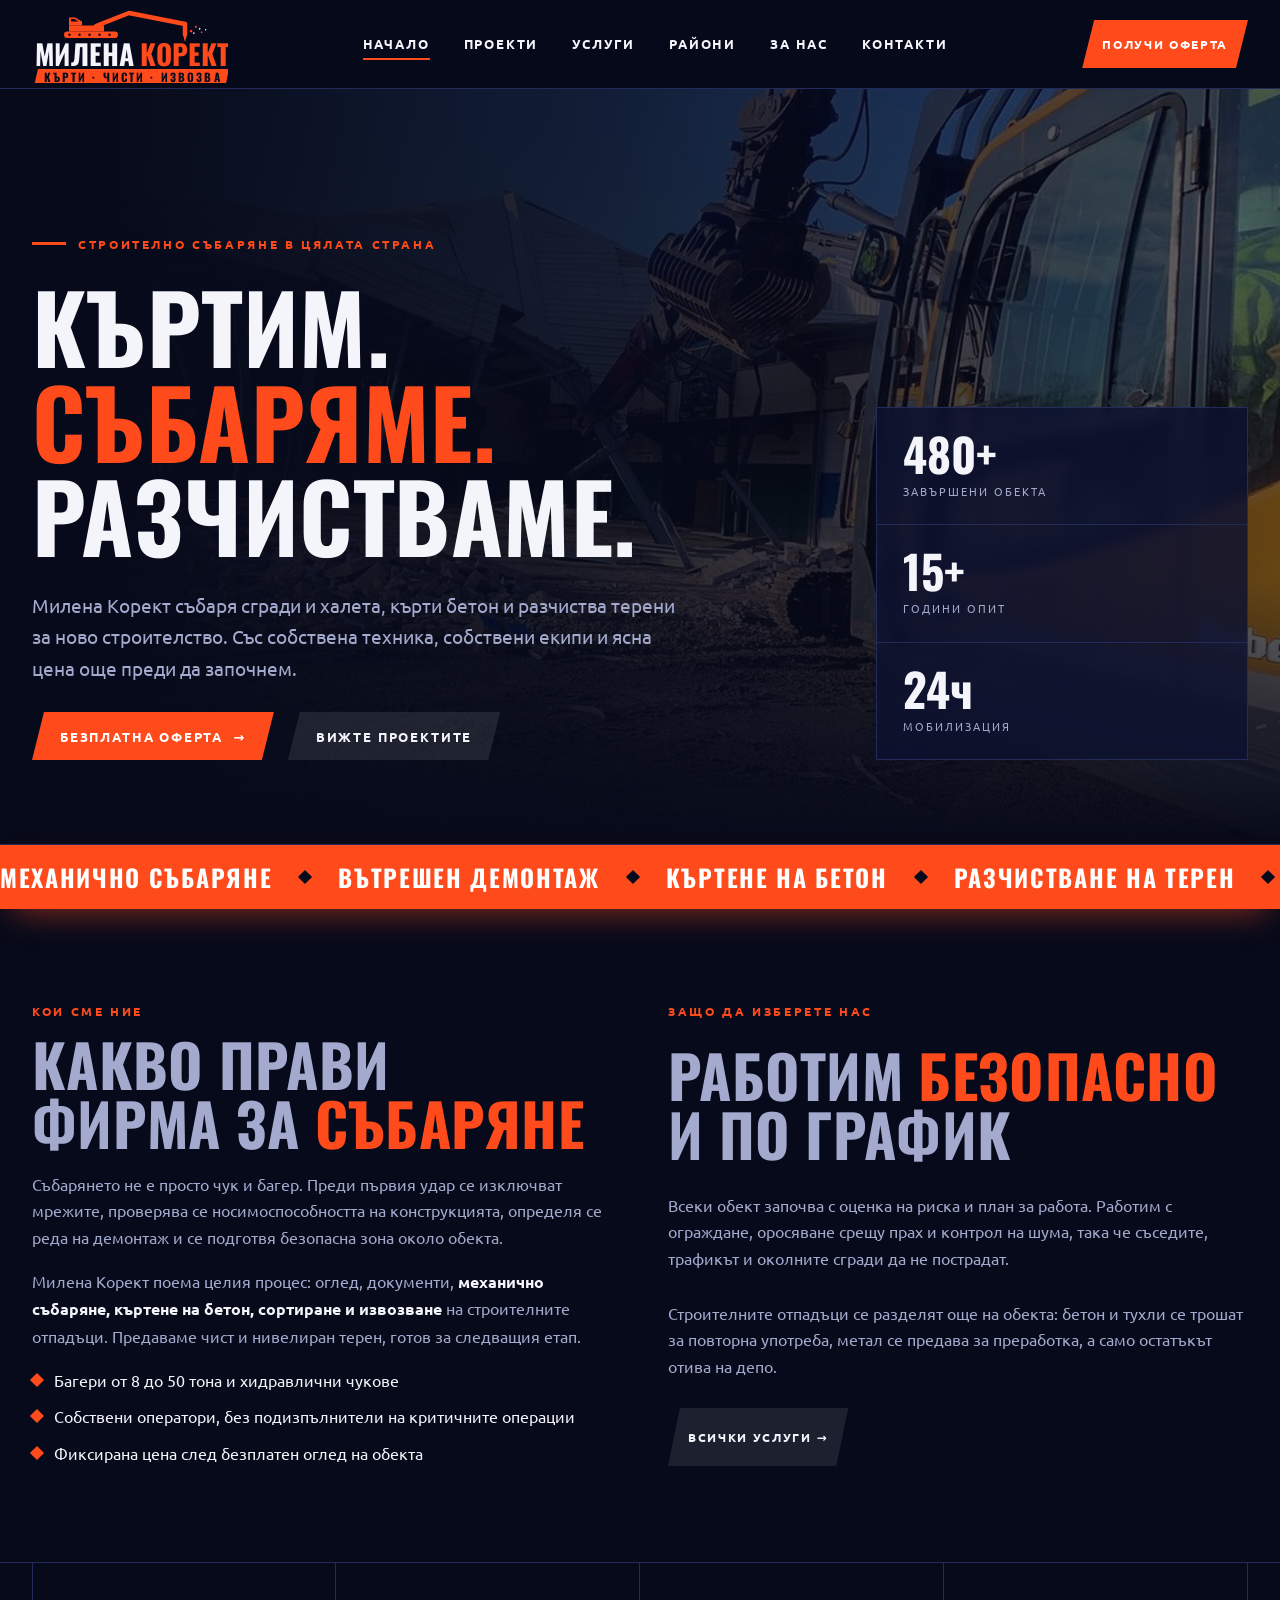
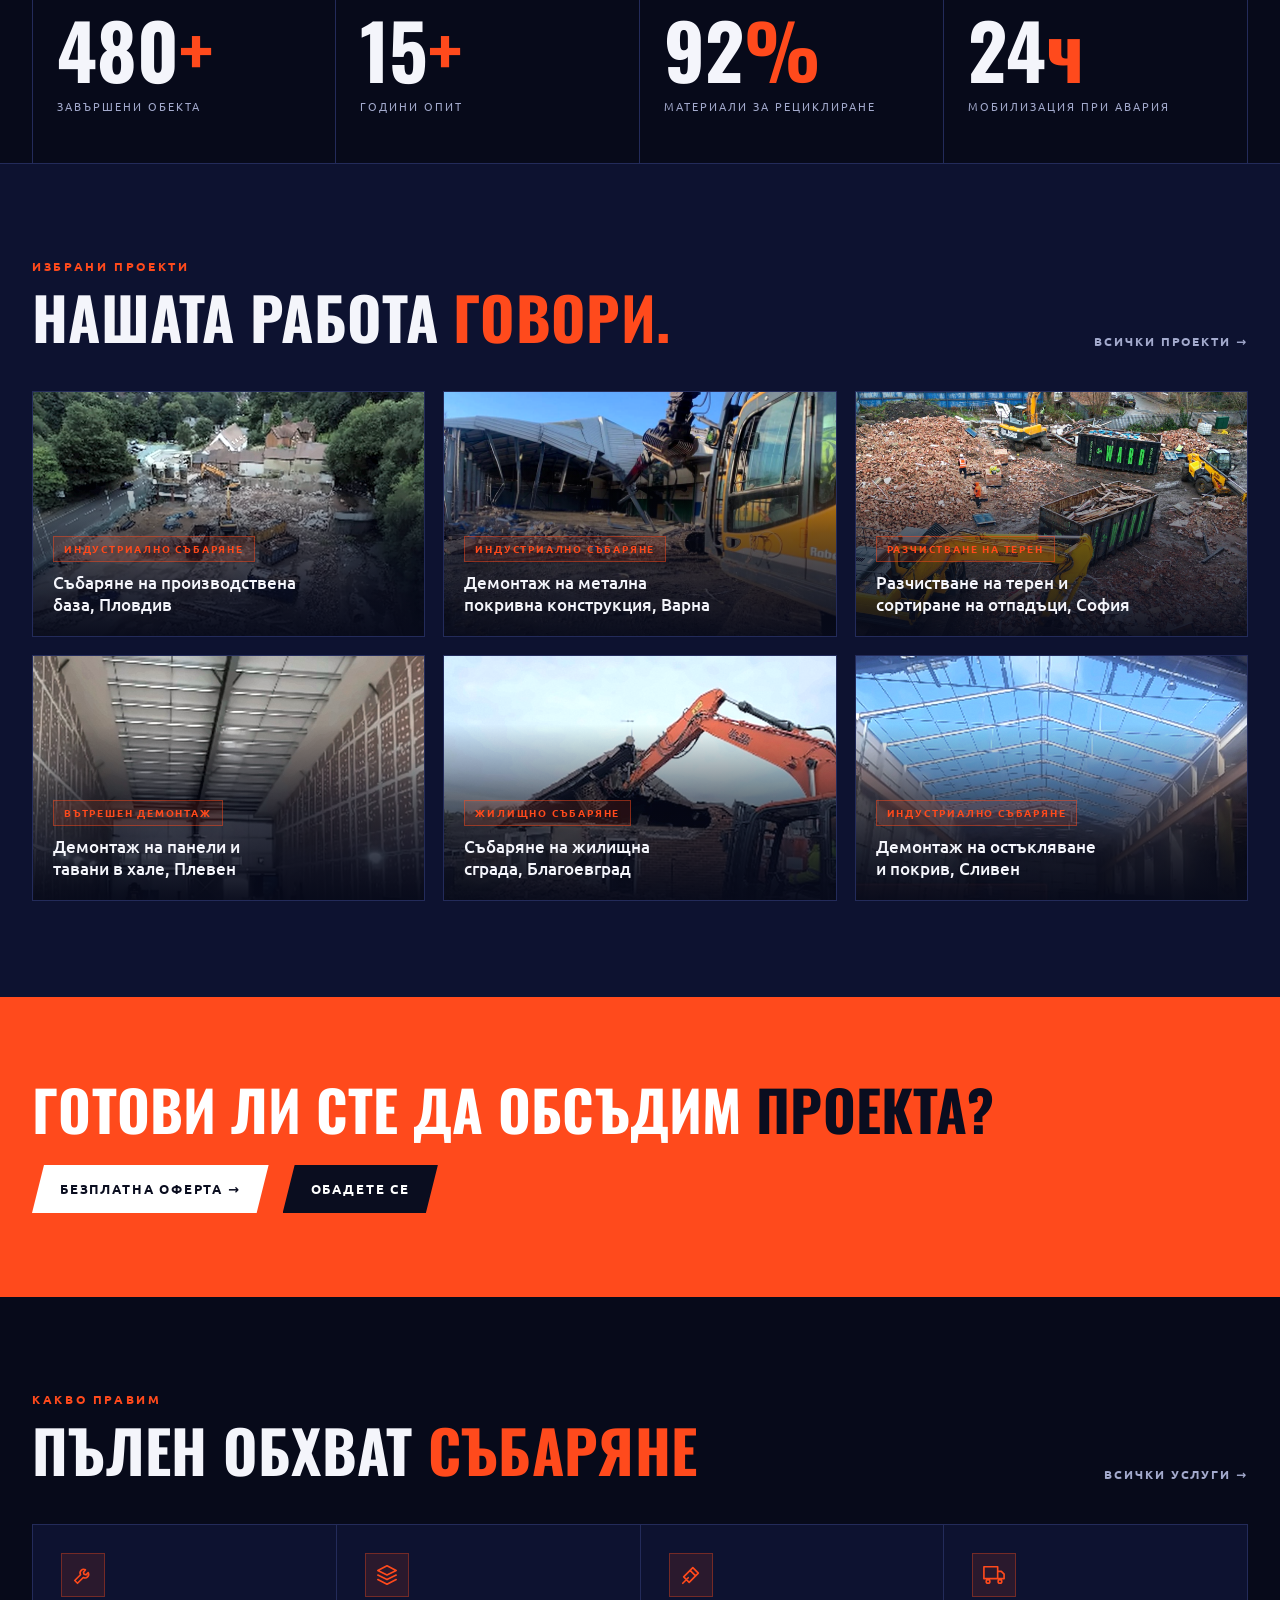
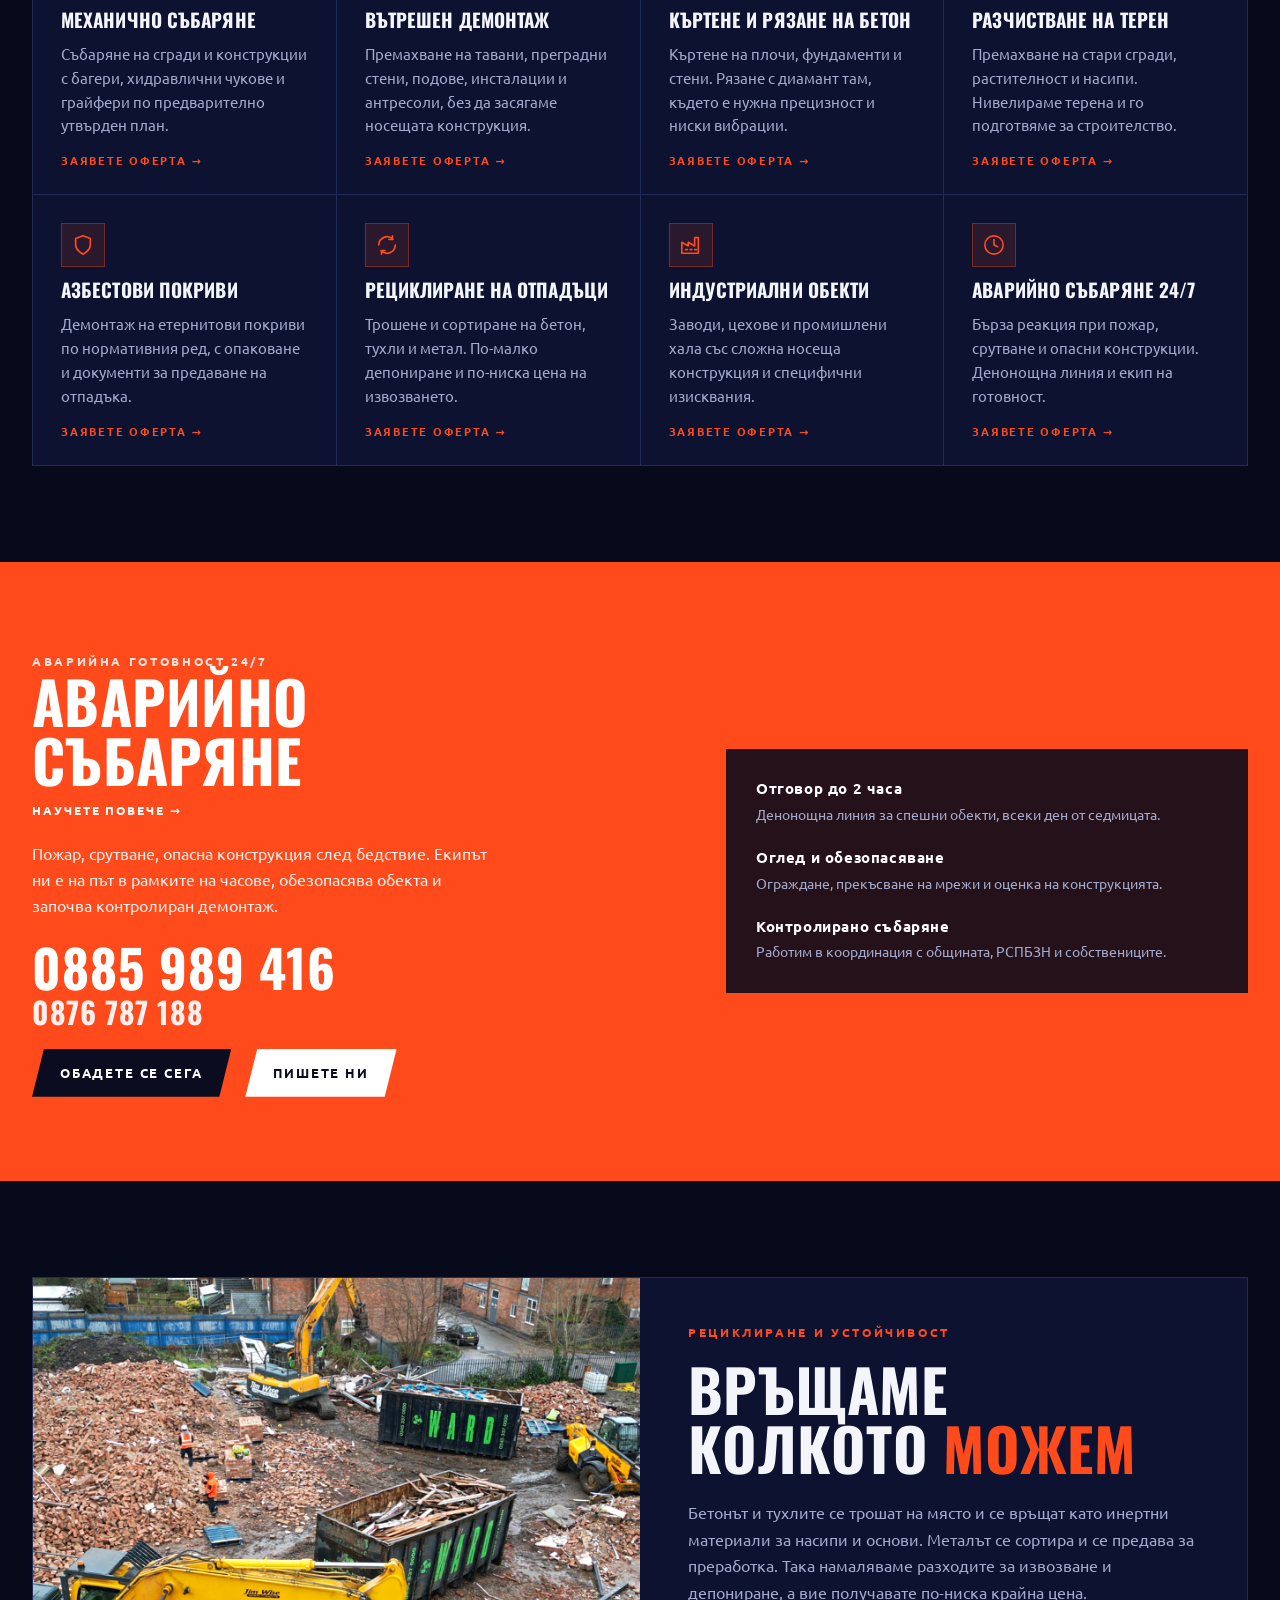
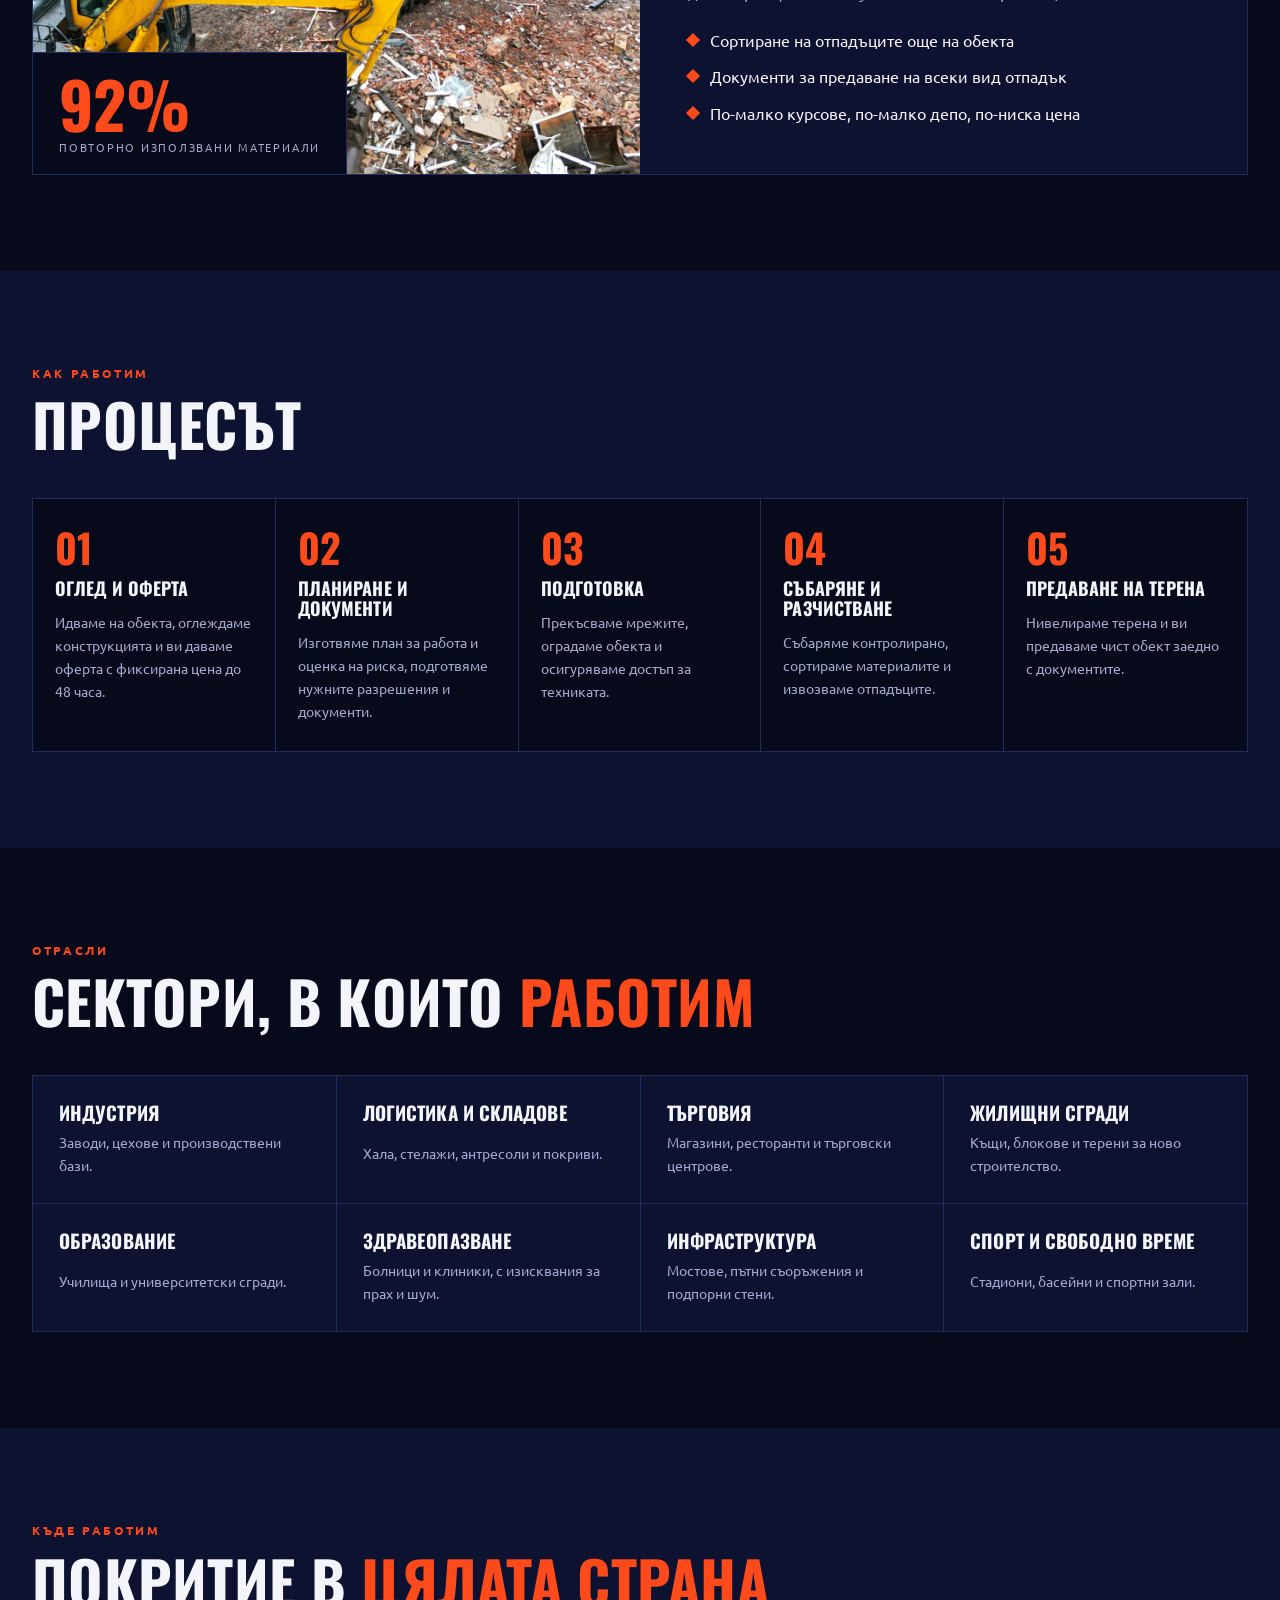
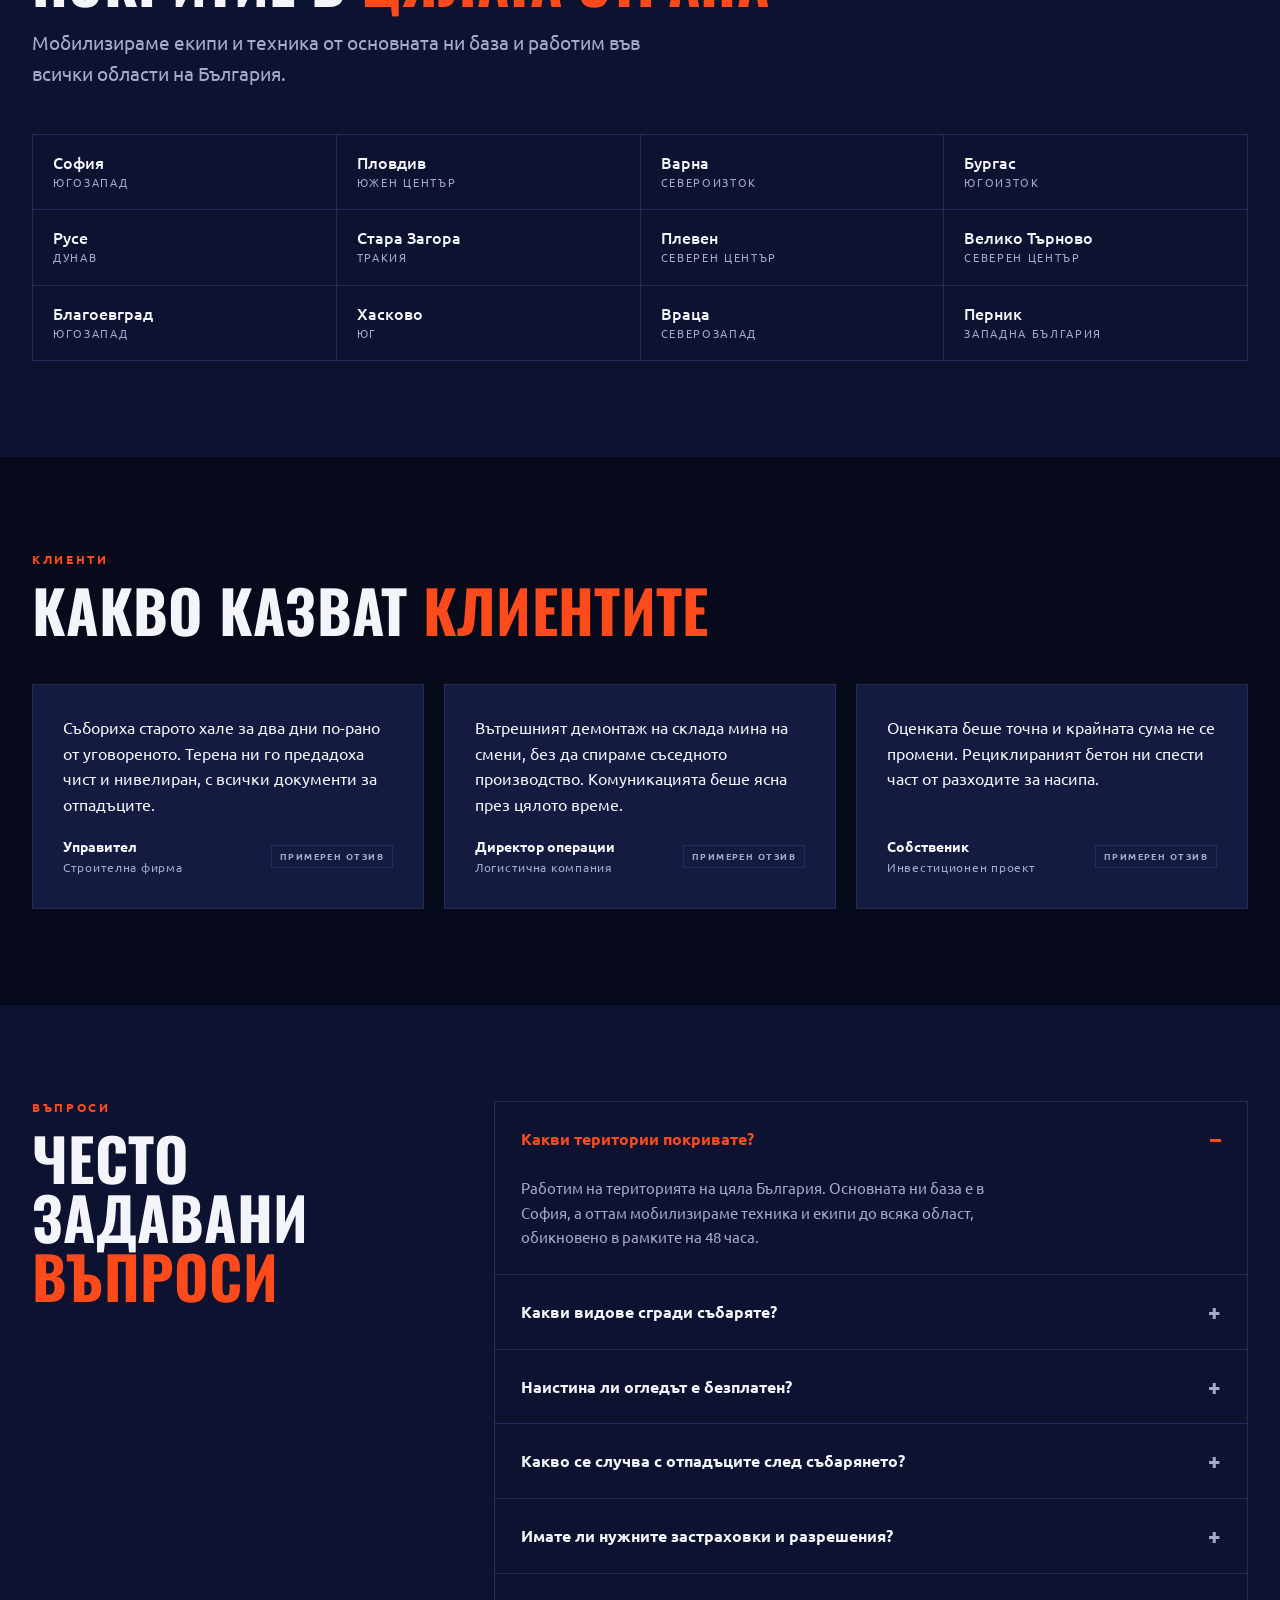
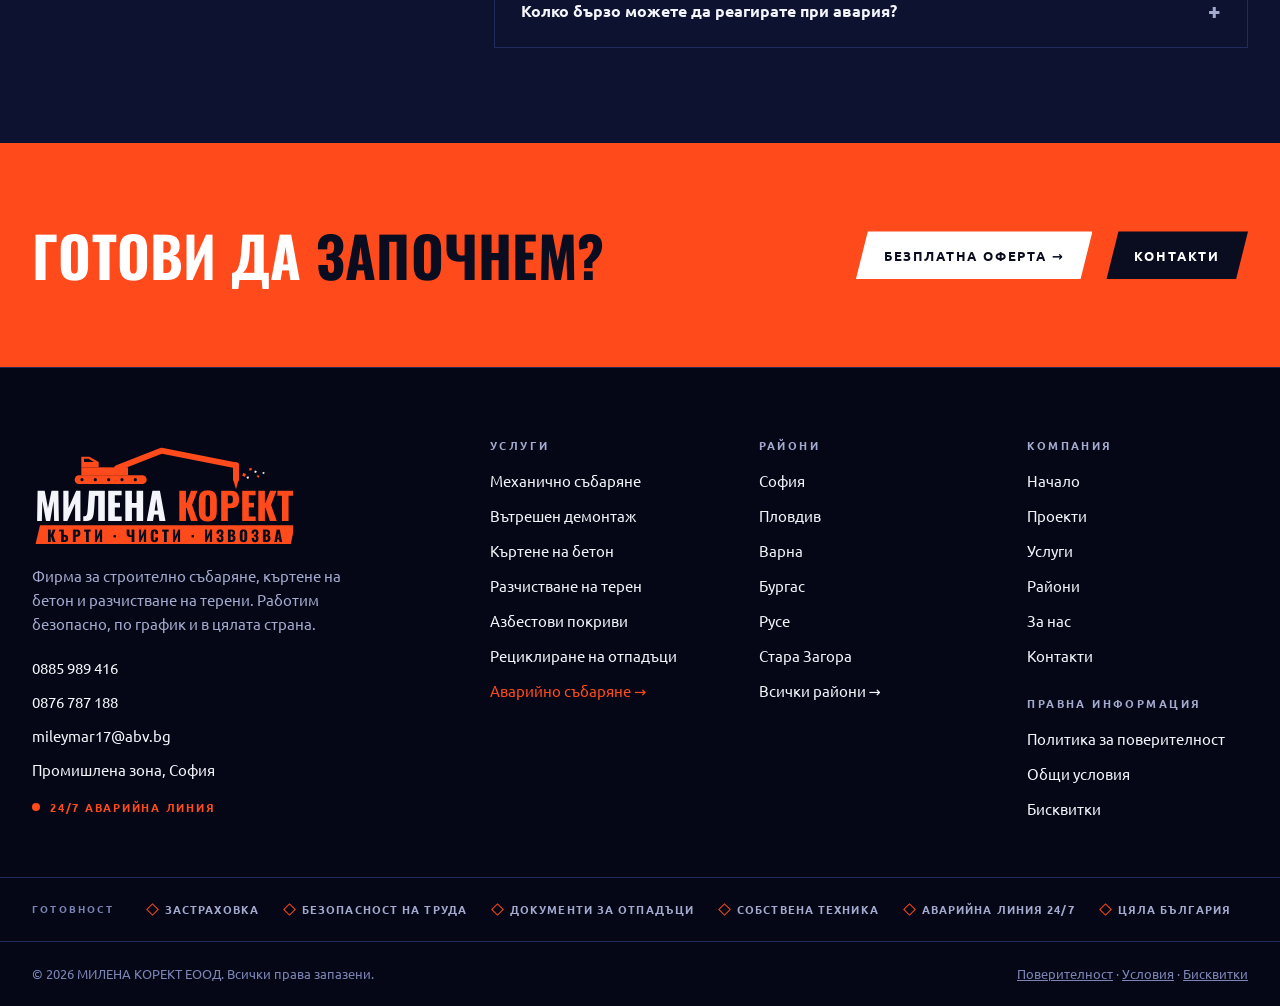
==== commit 9b2b5785: "Add files via upload" ====
--- a/index.html
+++ b/index.html
@@ -3,8 +3,8 @@
 <head>
 <meta charset="utf-8">
 <meta name="viewport" content="width=device-width, initial-scale=1, viewport-fit=cover">
-<title>Smash BG – Строително събаряне и къртене на бетон в България</title>
-<meta name="description" content="Smash BG: строително събаряне, къртене на бетон, вътрешен демонтаж и разчистване на терени в цяла България. Безплатен оглед, аварийна линия 24/7.">
+<title>Милена Корект – Строително събаряне и къртене на бетон в България</title>
+<meta name="description" content="Милена Корект: строително събаряне, къртене на бетон, вътрешен демонтаж и разчистване на терени в цяла България. Безплатен оглед, аварийна линия 24/7.">
 <meta name="robots" content="index, follow, max-image-preview:large, max-snippet:-1, max-video-preview:-1">
 <link rel="canonical" href="https://smashbg.bg/">
 <link rel="alternate" hreflang="bg" href="https://smashbg.bg/">
@@ -15,19 +15,19 @@
 <meta name="geo.placename" content="България">
 <meta property="og:type" content="website">
 <meta property="og:locale" content="bg_BG">
-<meta property="og:site_name" content="Smash BG">
-<meta property="og:title" content="Smash BG – Строително събаряне и къртене на бетон в България">
-<meta property="og:description" content="Smash BG: строително събаряне, къртене на бетон, вътрешен демонтаж и разчистване на терени в цяла България. Безплатен оглед, аварийна линия 24/7.">
+<meta property="og:site_name" content="Милена Корект">
+<meta property="og:title" content="Милена Корект – Строително събаряне и къртене на бетон в България">
+<meta property="og:description" content="Милена Корект: строително събаряне, къртене на бетон, вътрешен демонтаж и разчистване на терени в цяла България. Безплатен оглед, аварийна линия 24/7.">
 <meta property="og:url" content="https://smashbg.bg/">
 <meta property="og:image" content="https://smashbg.bg/assets/og-image.jpg">
 <meta property="og:image:width" content="1200">
 <meta property="og:image:height" content="630">
-<meta property="og:image:alt" content="Smash BG – багер къса бетонна конструкция при събаряне">
+<meta property="og:image:alt" content="Милена Корект – багер къса бетонна конструкция при събаряне">
 <meta name="twitter:card" content="summary_large_image">
-<meta name="twitter:title" content="Smash BG – Строително събаряне и къртене на бетон в България">
-<meta name="twitter:description" content="Smash BG: строително събаряне, къртене на бетон, вътрешен демонтаж и разчистване на терени в цяла България. Безплатен оглед, аварийна линия 24/7.">
+<meta name="twitter:title" content="Милена Корект – Строително събаряне и къртене на бетон в България">
+<meta name="twitter:description" content="Милена Корект: строително събаряне, къртене на бетон, вътрешен демонтаж и разчистване на терени в цяла България. Безплатен оглед, аварийна линия 24/7.">
 <meta name="twitter:image" content="https://smashbg.bg/assets/og-image.jpg">
-<meta name="twitter:image:alt" content="Smash BG – багер къса бетонна конструкция при събаряне">
+<meta name="twitter:image:alt" content="Милена Корект – багер къса бетонна конструкция при събаряне">
 <link rel="icon" href="favicon.ico" sizes="any">
 <link rel="icon" href="assets/favicon.svg" type="image/svg+xml">
 <link rel="icon" href="assets/favicon-32.png" type="image/png" sizes="32x32">
@@ -38,7 +38,7 @@
 <link rel="preload" as="image" href="assets/img/grapple.jpg" fetchpriority="high">
 <link rel="stylesheet" href="https://fonts.googleapis.com/css2?family=Oswald:wght@500;700&family=Ubuntu:wght@400;500;700&display=swap">
 <link rel="stylesheet" href="css/style.css">
-<script type="application/ld+json">{"@context":"https://schema.org","@graph":[{"@type":["LocalBusiness","GeneralContractor"],"@id":"https://smashbg.bg/#business","name":"Smash BG","legalName":"МИЛЕНА КОРЕКТ ЕООД","url":"https://smashbg.bg/","description":"Smash BG: строително събаряне, къртене на бетон, вътрешен демонтаж и разчистване на терени в цяла България. Безплатен оглед, аварийна линия 24/7.","image":"https://smashbg.bg/assets/og-image.jpg","logo":{"@type":"ImageObject","url":"https://smashbg.bg/assets/icon-512.png","width":512,"height":512},"telephone":"+359885989416","email":"mileymar17@abv.bg","address":{"@type":"PostalAddress","addressLocality":"София","addressCountry":"BG"},"areaServed":{"@type":"Country","name":"България"},"contactPoint":[{"@type":"ContactPoint","telephone":"+359885989416","email":"mileymar17@abv.bg","contactType":"customer service","areaServed":"BG","availableLanguage":"bg"},{"@type":"ContactPoint","telephone":"+359876787188","email":"mileymar17@abv.bg","contactType":"customer service","areaServed":"BG","availableLanguage":"bg"}],"openingHoursSpecification":[{"@type":"OpeningHoursSpecification","dayOfWeek":["Monday","Tuesday","Wednesday","Thursday","Friday"],"opens":"08:00","closes":"17:00"},{"@type":"OpeningHoursSpecification","dayOfWeek":"Saturday","opens":"09:00","closes":"13:00"}],"knowsAbout":["строително събаряне","къртене на бетон","вътрешен демонтаж","разчистване на терени","демонтаж на азбестови покриви","рециклиране на строителни отпадъци"]},{"@type":"WebSite","@id":"https://smashbg.bg/#website","url":"https://smashbg.bg/","name":"Smash BG","inLanguage":"bg","publisher":{"@id":"https://smashbg.bg/#business"}},{"@type":"WebPage","@id":"https://smashbg.bg/#webpage","url":"https://smashbg.bg/","name":"Smash BG – Строително събаряне и къртене на бетон в България","description":"Smash BG: строително събаряне, къртене на бетон, вътрешен демонтаж и разчистване на терени в цяла България. Безплатен оглед, аварийна линия 24/7.","inLanguage":"bg","isPartOf":{"@id":"https://smashbg.bg/#website"},"about":{"@id":"https://smashbg.bg/#business"},"primaryImageOfPage":{"@type":"ImageObject","url":"https://smashbg.bg/assets/og-image.jpg","width":1200,"height":630}},{"@type":"FAQPage","@id":"https://smashbg.bg/#faq","mainEntity":[{"@type":"Question","name":"Какви територии покривате?","acceptedAnswer":{"@type":"Answer","text":"Работим на територията на цяла България. Основната ни база е в София, а оттам мобилизираме техника и екипи до всяка област, обикновено в рамките на 48 часа."}},{"@type":"Question","name":"Какви видове сгради събаряте?","acceptedAnswer":{"@type":"Answer","text":"Жилищни сгради, промишлени хала, складове, търговски обекти, публични сгради и инфраструктурни съоръжения. При по-сложни конструкции правим предварителна оценка на носещата система."}},{"@type":"Question","name":"Наистина ли огледът е безплатен?","acceptedAnswer":{"@type":"Answer","text":"Да. Идваме на обекта, оглеждаме и ви даваме оферта с фиксирана цена без ангажимент от ваша страна."}},{"@type":"Question","name":"Какво се случва с отпадъците след събарянето?","acceptedAnswer":{"@type":"Answer","text":"Сортираме ги на обекта. Бетон и тухли се трошат за повторна употреба, металът се предава за преработка, а само остатъкът отива на депо. Получавате документи за всеки вид отпадък."}},{"@type":"Question","name":"Имате ли нужните застраховки и разрешения?","acceptedAnswer":{"@type":"Answer","text":"Работим със застраховка и по утвърден план за безопасност. Помагаме и с подготовката на документите, нужни за съответното събаряне."}},{"@type":"Question","name":"Колко бързо можете да реагирате при авария?","acceptedAnswer":{"@type":"Answer","text":"Денонощната линия приема сигнали през цялото време. Екип тръгва към обекта в рамките на часове, обезопасява го и започва контролиран демонтаж."}}]}]}</script>
+<script type="application/ld+json">{"@context":"https://schema.org","@graph":[{"@type":["LocalBusiness","GeneralContractor"],"@id":"https://smashbg.bg/#business","name":"Милена Корект","legalName":"МИЛЕНА КОРЕКТ ЕООД","url":"https://smashbg.bg/","description":"Милена Корект: строително събаряне, къртене на бетон, вътрешен демонтаж и разчистване на терени в цяла България. Безплатен оглед, аварийна линия 24/7.","image":"https://smashbg.bg/assets/og-image.jpg","logo":{"@type":"ImageObject","url":"https://smashbg.bg/assets/icon-512.png","width":512,"height":512},"telephone":"+359885989416","email":"mileymar17@abv.bg","address":{"@type":"PostalAddress","addressLocality":"София","addressCountry":"BG"},"areaServed":{"@type":"Country","name":"България"},"contactPoint":[{"@type":"ContactPoint","telephone":"+359885989416","email":"mileymar17@abv.bg","contactType":"customer service","areaServed":"BG","availableLanguage":"bg"},{"@type":"ContactPoint","telephone":"+359876787188","email":"mileymar17@abv.bg","contactType":"customer service","areaServed":"BG","availableLanguage":"bg"}],"openingHoursSpecification":[{"@type":"OpeningHoursSpecification","dayOfWeek":["Monday","Tuesday","Wednesday","Thursday","Friday"],"opens":"08:00","closes":"17:00"},{"@type":"OpeningHoursSpecification","dayOfWeek":"Saturday","opens":"09:00","closes":"13:00"}],"knowsAbout":["строително събаряне","къртене на бетон","вътрешен демонтаж","разчистване на терени","демонтаж на азбестови покриви","рециклиране на строителни отпадъци"]},{"@type":"WebSite","@id":"https://smashbg.bg/#website","url":"https://smashbg.bg/","name":"Милена Корект","inLanguage":"bg","publisher":{"@id":"https://smashbg.bg/#business"}},{"@type":"WebPage","@id":"https://smashbg.bg/#webpage","url":"https://smashbg.bg/","name":"Милена Корект – Строително събаряне и къртене на бетон в България","description":"Милена Корект: строително събаряне, къртене на бетон, вътрешен демонтаж и разчистване на терени в цяла България. Безплатен оглед, аварийна линия 24/7.","inLanguage":"bg","isPartOf":{"@id":"https://smashbg.bg/#website"},"about":{"@id":"https://smashbg.bg/#business"},"primaryImageOfPage":{"@type":"ImageObject","url":"https://smashbg.bg/assets/og-image.jpg","width":1200,"height":630}},{"@type":"FAQPage","@id":"https://smashbg.bg/#faq","mainEntity":[{"@type":"Question","name":"Какви територии покривате?","acceptedAnswer":{"@type":"Answer","text":"Работим на територията на цяла България. Основната ни база е в София, а оттам мобилизираме техника и екипи до всяка област, обикновено в рамките на 48 часа."}},{"@type":"Question","name":"Какви видове сгради събаряте?","acceptedAnswer":{"@type":"Answer","text":"Жилищни сгради, промишлени хала, складове, търговски обекти, публични сгради и инфраструктурни съоръжения. При по-сложни конструкции правим предварителна оценка на носещата система."}},{"@type":"Question","name":"Наистина ли огледът е безплатен?","acceptedAnswer":{"@type":"Answer","text":"Да. Идваме на обекта, оглеждаме и ви даваме оферта с фиксирана цена без ангажимент от ваша страна."}},{"@type":"Question","name":"Какво се случва с отпадъците след събарянето?","acceptedAnswer":{"@type":"Answer","text":"Сортираме ги на обекта. Бетон и тухли се трошат за повторна употреба, металът се предава за преработка, а само остатъкът отива на депо. Получавате документи за всеки вид отпадък."}},{"@type":"Question","name":"Имате ли нужните застраховки и разрешения?","acceptedAnswer":{"@type":"Answer","text":"Работим със застраховка и по утвърден план за безопасност. Помагаме и с подготовката на документите, нужни за съответното събаряне."}},{"@type":"Question","name":"Колко бързо можете да реагирате при авария?","acceptedAnswer":{"@type":"Answer","text":"Денонощната линия приема сигнали през цялото време. Екип тръгва към обекта в рамките на часове, обезопасява го и започва контролиран демонтаж."}}]}]}</script>
 </head>
 <body data-page="home">
 <svg width="0" height="0" style="position:absolute" aria-hidden="true" focusable="false">
@@ -60,13 +60,7 @@
 <path fill="#ff4a1c" d="M297.5 38h9L302 54z"></path>
 <g fill="#ff4a1c"><rect x="312" y="30" width="4.5" height="4.5" transform="rotate(20 314 32)"></rect><rect x="322" y="22" width="3.5" height="3.5" transform="rotate(-15 324 24)"></rect><rect x="334" y="33" width="3" height="3" transform="rotate(30 335 34)"></rect></g>
 <g fill="#f4f5fb"><rect x="318" y="35" width="3" height="3" transform="rotate(-20 319 36)"></rect><rect x="330" y="26" width="3" height="3" transform="rotate(25 331 27)"></rect><rect x="342" y="28" width="2.6" height="2.6" transform="rotate(12 343 29)"></rect></g>
-<path fill="#f4f5fb" fill-rule="evenodd" d="M6 46 L46 46 L46 57 L12 57 L12 68 L46 68 L46 102 L0 102 L0 91 L34 91 L34 80 L0 80 L0 52Z"></path>
-<path fill="#f4f5fb" fill-rule="evenodd" d="M52 102 L52 46 L65 46 L81 74 L97 46 L110 46 L110 102 L98 102 L98 68 L85 90 L77 90 L64 68 L64 102Z"></path>
-<path fill="#f4f5fb" fill-rule="evenodd" d="M116 102 L116 56 L126 46 L158 46 L168 56 L168 102 L156 102 L156 86 L128 86 L128 102Z M128 57 L156 57 L156 74 L128 74Z"></path>
-<path fill="#f4f5fb" fill-rule="evenodd" d="M180 46 L220 46 L220 57 L186 57 L186 68 L220 68 L220 102 L174 102 L174 91 L208 91 L208 80 L174 80 L174 52Z"></path>
-<path fill="#f4f5fb" fill-rule="evenodd" d="M226 46 L238 46 L238 68 L262 68 L262 46 L274 46 L274 102 L262 102 L262 80 L238 80 L238 102 L226 102Z"></path>
-<path fill="#ff4a1c" fill-rule="evenodd" d="M292 46 L295 46 L302 58 L309 46 L326 46 L336 56 L336 70 L330 74 L336 78 L336 92 L326 102 L292 102Z M304 57 L324 57 L324 67 L304 67Z M304 81 L324 81 L324 91 L304 91Z"></path>
-<path fill="#ff4a1c" fill-rule="evenodd" d="M352 46 L388 46 L388 58 L354 58 L354 90 L376 90 L376 80 L366 80 L366 69 L388 69 L388 102 L352 102 L342 92 L342 56Z"></path>
+<text x="195" y="102" text-anchor="middle" font-family="Oswald, Impact, 'Arial Narrow', sans-serif" font-weight="700" font-size="56" textLength="388" lengthAdjust="spacingAndGlyphs"><tspan fill="#f4f5fb">МИЛЕНА </tspan><tspan fill="#ff4a1c">КОРЕКТ</tspan></text>
 <path fill="#ff4a1c" d="M8 108H390 L383 142H0Z"></path>
 <text x="195" y="133.5" text-anchor="middle" font-family="Oswald, Impact, 'Arial Narrow', sans-serif" font-weight="700" font-size="23" fill="#070a1a" textLength="352" lengthAdjust="spacing">КЪРТИ  ·  ЧИСТИ  ·  ИЗВОЗВА</text></symbol>
   </defs>
@@ -74,8 +68,8 @@
 
 <header class="site-h">
   <div class="wrap">
-    <a class="brand" href="./" aria-label="Smash BG – начало">
-      <svg class="logo" viewBox="-2 -10 392 156" role="img" aria-label="Smash BG – кърти, чисти, извозва"><use href="#logo"></use></svg>
+    <a class="brand" href="./" aria-label="Милена Корект – начало">
+      <svg class="logo" viewBox="-2 -10 392 156" role="img" aria-label="Милена Корект – кърти, чисти, извозва"><use href="#logo"></use></svg>
     </a>
     <nav class="nav" id="nav" aria-label="Основна навигация">
       <a href="./" data-route="home" aria-current="page" aria-current="page">Начало</a>
@@ -103,7 +97,7 @@
       <div class="hero-copy">
         <span class="eyebrow">Строително събаряне в цялата страна</span>
         <h1>Къртим.<br><em>Събаряме.</em><br>Разчистваме.</h1>
-        <p class="lead">Smash BG събаря сгради и халета, кърти бетон и разчиства терени за ново строителство. Със собствена техника, собствени екипи и ясна цена още преди да започнем.</p>
+        <p class="lead">Милена Корект събаря сгради и халета, кърти бетон и разчиства терени за ново строителство. Със собствена техника, собствени екипи и ясна цена още преди да започнем.</p>
         <div class="btn-row">
           <a class="btn" href="kontakti/">Безплатна оферта <span aria-hidden="true">→</span></a>
           <a class="btn ghost" href="proekti/">Вижте проектите</a>
@@ -124,7 +118,7 @@
         <span class="eyebrow">Кои сме ние</span>
         <h2>Какво прави фирма за <em>събаряне</em></h2>
         <p>Събарянето не е просто чук и багер. Преди първия удар се изключват мрежите, проверява се носимоспособността на конструкцията, определя се реда на демонтаж и се подготвя безопасна зона около обекта.</p>
-        <p>Smash BG поема целия процес: оглед, документи, <strong>механично събаряне, къртене на бетон, сортиране и извозване</strong> на строителните отпадъци. Предаваме чист и нивелиран терен, готов за следващия етап.</p>
+        <p>Милена Корект поема целия процес: оглед, документи, <strong>механично събаряне, къртене на бетон, сортиране и извозване</strong> на строителните отпадъци. Предаваме чист и нивелиран терен, готов за следващия етап.</p>
         <ul class="ticks">
           <li>Багери от 8 до 50 тона и хидравлични чукове</li>
           <li>Собствени оператори, без подизпълнители на критичните операции</li>
@@ -257,8 +251,8 @@
 <footer class="site-f">
   <div class="wrap f-top">
     <div class="f-about">
-      <a class="brand" href="./" aria-label="Smash BG – начало">
-        <svg class="logo" viewBox="-2 -10 392 156" role="img" aria-label="Smash BG – кърти, чисти, извозва"><use href="#logo"></use></svg>
+      <a class="brand" href="./" aria-label="Милена Корект – начало">
+        <svg class="logo" viewBox="-2 -10 392 156" role="img" aria-label="Милена Корект – кърти, чисти, извозва"><use href="#logo"></use></svg>
       </a>
       <p>Фирма за строително събаряне, къртене на бетон и разчистване на терени. Работим безопасно, по график и в цялата страна.</p>
       <div class="f-contact"><a href="tel:+359885989416">0885 989 416</a><a href="tel:+359876787188">0876 787 188</a><a href="mailto:mileymar17@abv.bg">mileymar17@abv.bg</a><span>Промишлена зона, София</span></div>
